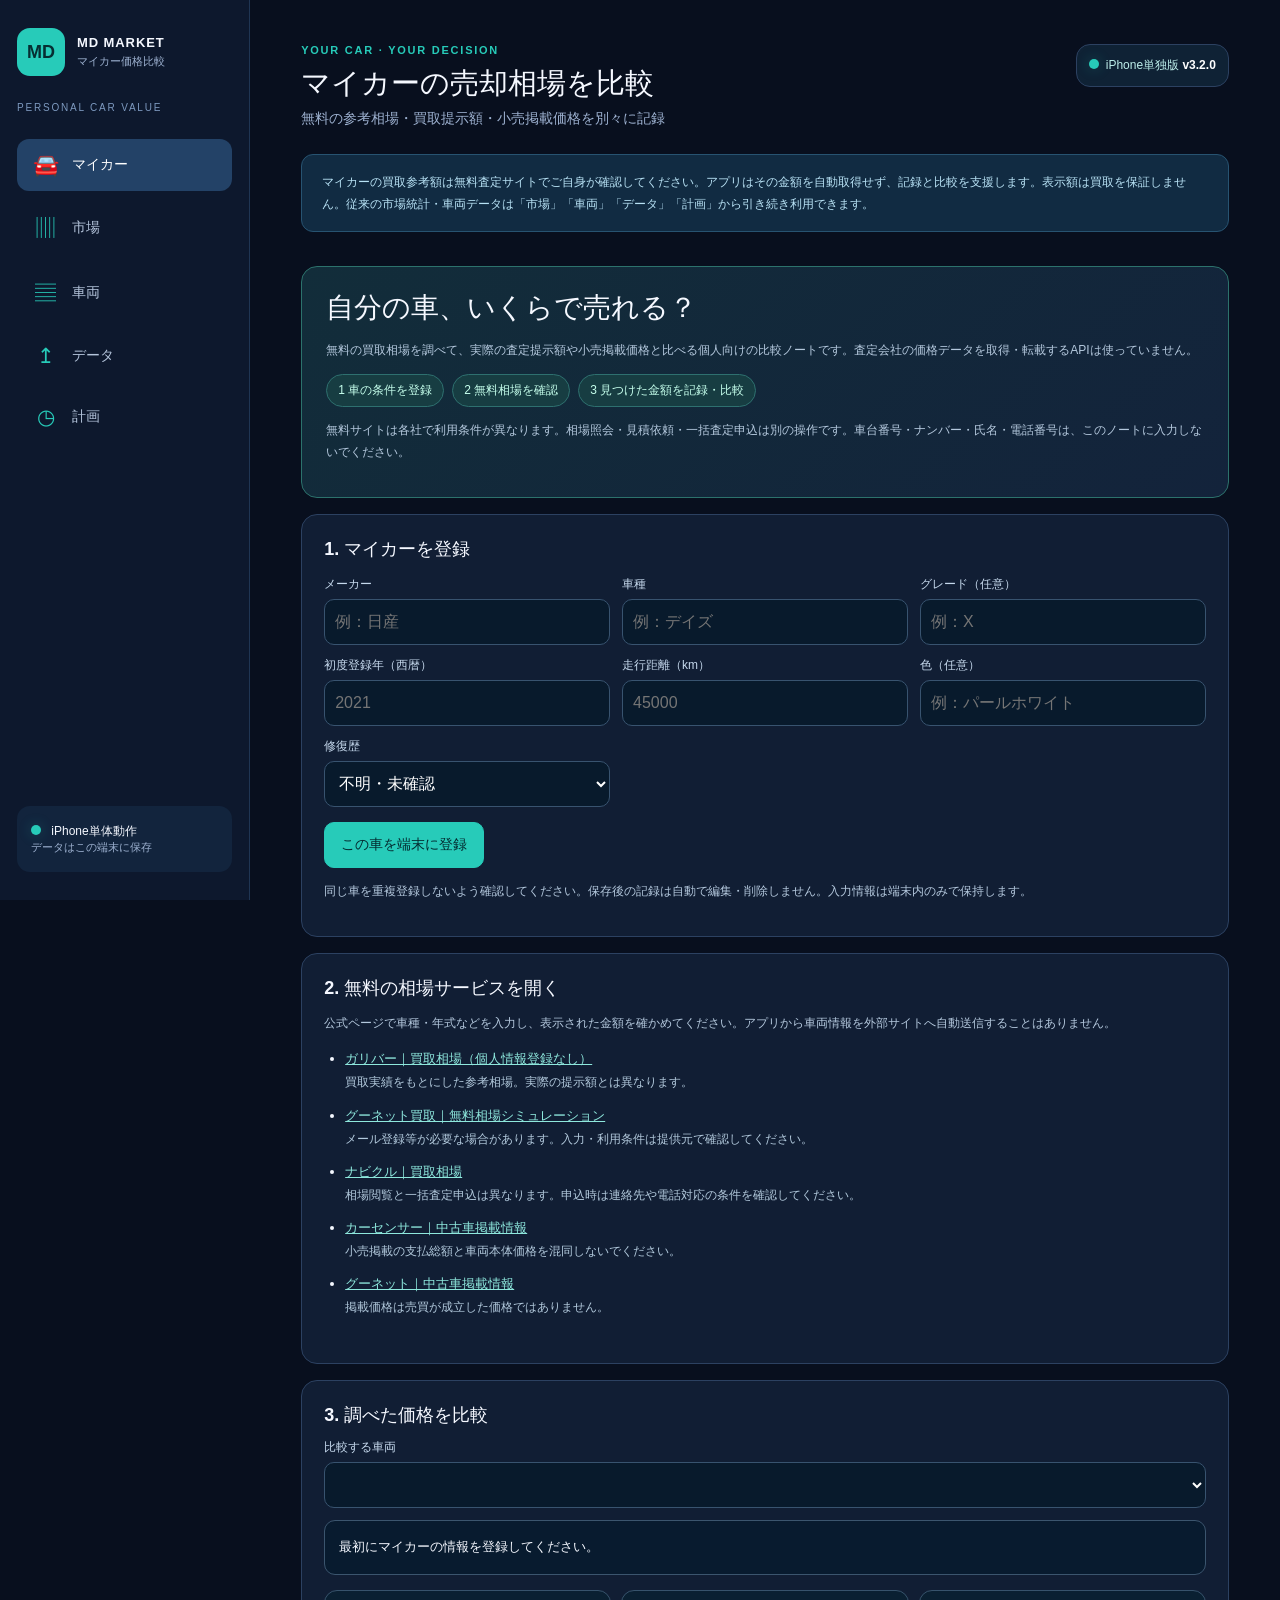
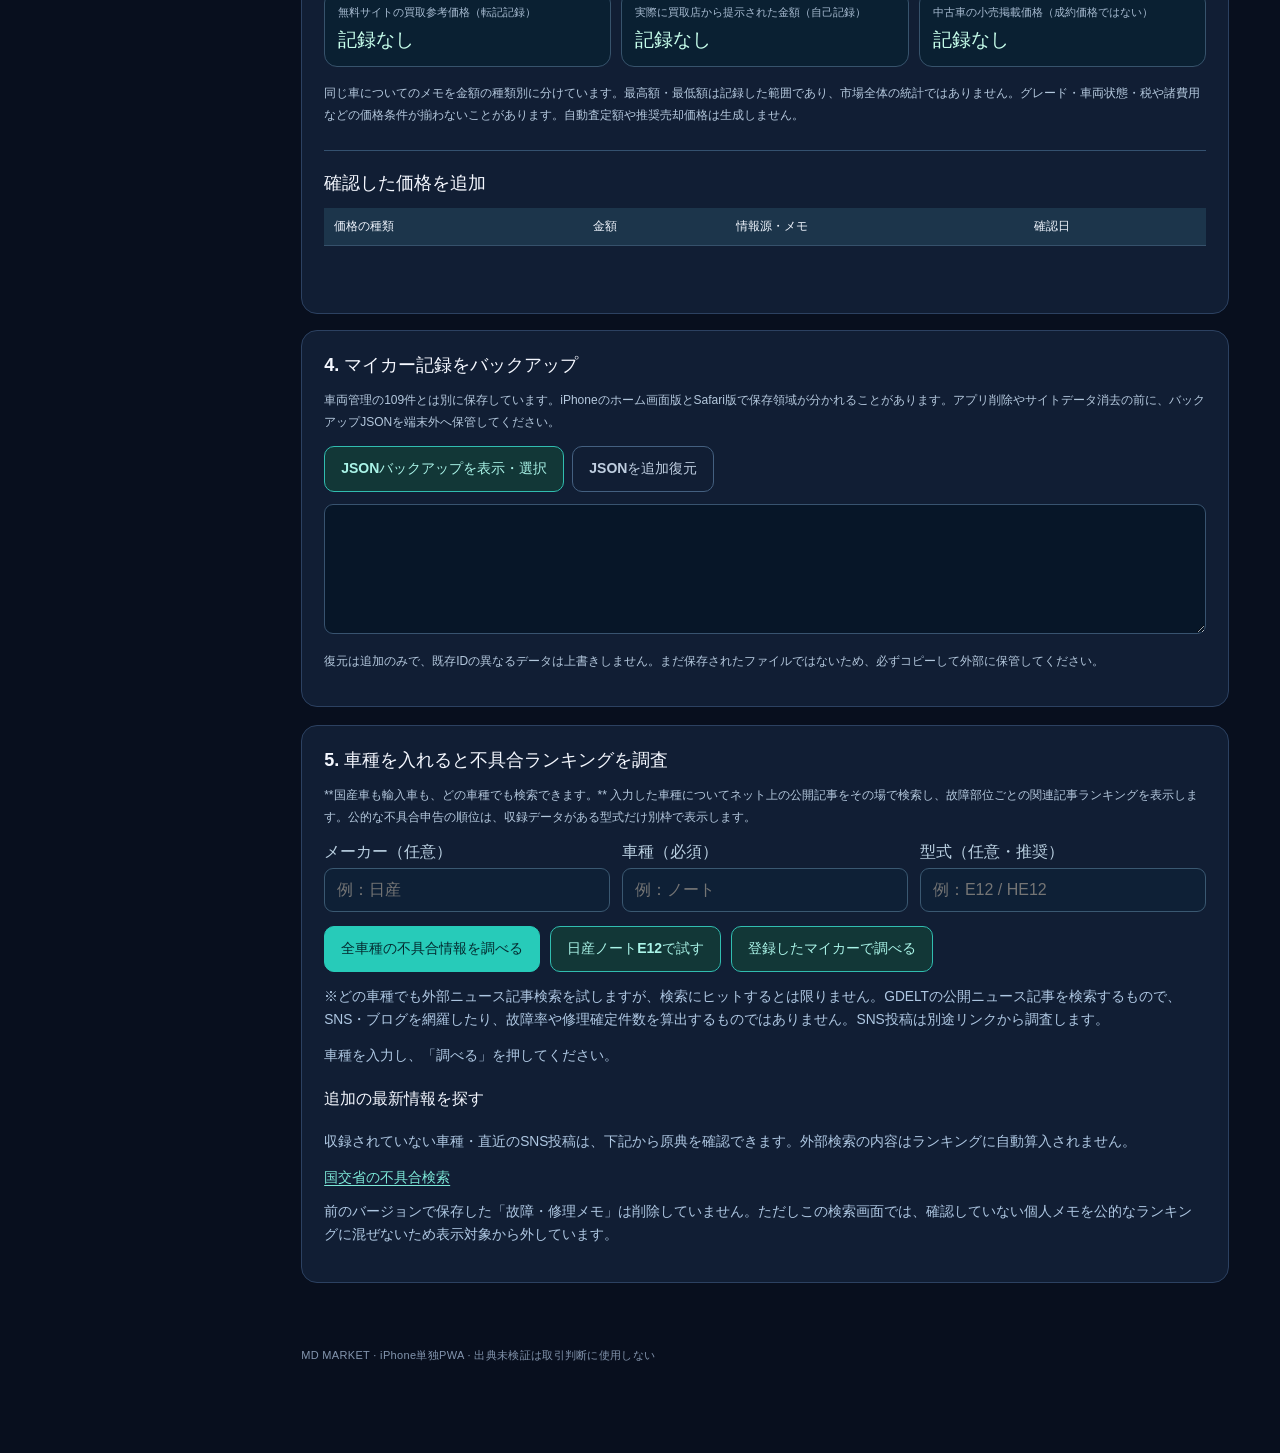
==== index.html @ 5ddee38a "feat: embed population migration and job comparison panel in market tab" ====
<!doctype html>
<html lang="ja">
<head>
  <meta charset="utf-8">
  <meta name="viewport" content="width=device-width,initial-scale=1,viewport-fit=cover">
  <meta name="theme-color" content="#091326">
  <meta name="apple-mobile-web-app-capable" content="yes">
  <meta name="apple-mobile-web-app-status-bar-style" content="black-translucent">
  <meta name="apple-mobile-web-app-title" content="MD MARKET">
  <meta name="description" content="無料査定サイトを調べて比較するマイカー相場ノート。価格は自分で記録し、iPhoneに保存します">
  <link rel="icon" type="image/svg+xml" href="./icons/icon.svg">
  <link rel="apple-touch-icon" href="./icons/icon-192.png">
  <link rel="manifest" href="./manifest.webmanifest">
  <link rel="stylesheet" href="./style.css?v=1.2">
  <link rel="stylesheet" href="./model-sales.css?v=1.4">
  <link rel="stylesheet" href="./valuation.css?v=1.5">
  <link rel="stylesheet" href="./md-risk.css?v=2.2.0">
  <link rel="stylesheet" href="./repair-md.css?v=3.7.0">
  <link rel="stylesheet" href="./overseas-market.css?v=3.8.0">
  <link rel="stylesheet" href="./crossborder-signal.css?v=3.9.0">
  <link rel="stylesheet" href="./russia-yaris.css?v=4.0.0">
  <link rel="stylesheet" href="./global-export-model.css?v=4.3.0">
  <link rel="stylesheet" href="./export-evidence-desk.css?v=4.4.0">
  <link rel="stylesheet" href="./country-export-mix.css?v=4.1.0">
  <link rel="stylesheet" href="./estat-exports.css?v=4.2.0">
  <link rel="stylesheet" href="./audit.css?v=1.6">
  <link rel="stylesheet" href="./demand-signals.css?v=1.7.1">
  <link rel="stylesheet" href="./kei-history.css?v=1.8">
  <link rel="stylesheet" href="./registered-history.css?v=1.9">
  <link rel="stylesheet" href="./history-fold.css?v=3.4.0">
  <link rel="stylesheet" href="./inventory-observations.css?v=2.1.0">
  <link rel="stylesheet" href="./md-evidence.css?v=2.1.0">
  <link rel="stylesheet" href="./model-price-report.css?v=2.3.0">
  <link rel="stylesheet" href="./observation-watch.css?v=2.4.0">
  <link rel="stylesheet" href="./personal-car.css?v=2.5.0">
  <link rel="stylesheet" href="./fault-risk.css?v=2.6.0">
  <link rel="stylesheet" href="./fault-research.css?v=2.7.0">
  <link rel="stylesheet" href="./market-warning.css?v=2.9.0">
  <link rel="stylesheet" href="./regional-jobs.css?v=3.0.0">
  <link rel="stylesheet" href="./prefecture-jobs.css?v=4.5.0">
  <link rel="stylesheet" href="./population-migration.css?v=4.6.0">
  <link rel="stylesheet" href="./residual-gap.css?v=3.1.0">
  <link rel="stylesheet" href="./residual-maturity.css?v=3.2.0">
  <title>MD MARKET | マイカー売却相場を比較</title>
</head>
<body>
  <div class="shell">
    <aside class="side">
      <a href="#mycar" class="brand"><span class="logo">MD</span><span><strong>MD MARKET</strong><small>マイカー価格比較</small></span></a>
      <div class="side-label">PERSONAL CAR VALUE</div>
      <nav aria-label="画面の切り替え">
        <a href="#mycar" data-tab="mycar"><span class="nav-icon">🚘</span><span>マイカー</span></a>
        <a href="#overview" data-tab="overview"><span class="nav-icon">▥</span><span>市場</span></a>
        <a href="#records" data-tab="records"><span class="nav-icon">▤</span><span>車両</span></a>
        <a href="#import" data-tab="import"><span class="nav-icon">↥</span><span>データ</span></a>
        <a href="#plan" data-tab="plan"><span class="nav-icon">◷</span><span>計画</span></a>
      </nav>
      <div class="side-footer"><span class="live-dot"></span> iPhone単体動作<br><small>データはこの端末に保存</small></div>
    </aside>
    <main>
      <header class="topbar">
        <div><div class="eyebrow">YOUR CAR · YOUR DECISION</div><h1 id="page-title">マイカーの売却相場を比較</h1><p id="page-subtitle">無料査定サイトを確認し、価格を自分の端末に整理</p></div>
        <div class="status"><span class="live-dot"></span><span>iPhone単独版 <b>v3.2.0</b></span></div>
      </header>
      <div class="notice" role="note">マイカーの買取参考額は無料査定サイトでご自身が確認してください。アプリはその金額を自動取得せず、記録と比較を支援します。表示額は買取を保証しません。従来の市場統計・車両データは「市場」「車両」「データ」「計画」から引き続き利用できます。</div>
      <section class="screen" id="mycar">
        <div class="mycar-screen">
          <div class="mycar-hero">
            <h2>自分の車、いくらで売れる？</h2>
            <p class="mycar-intro">無料の買取相場を調べて、実際の査定提示額や小売掲載価格と比べる<strong>個人向けの比較ノート</strong>です。査定会社の価格データを取得・転載するAPIは使っていません。</p>
            <div class="mycar-steps"><span>1 車の条件を登録</span><span>2 無料相場を確認</span><span>3 見つけた金額を記録・比較</span></div>
            <p class="mycar-note">無料サイトは各社で利用条件が異なります。相場照会・見積依頼・一括査定申込は別の操作です。車台番号・ナンバー・氏名・電話番号は、このノートに入力しないでください。</p>
          </div>
          <article class="panel mycar-panel">
            <h3>1. マイカーを登録</h3>
            <form id="mycar-car-form">
              <div class="mycar-fields">
                <label>メーカー<input id="mycar-make" required maxlength="50" placeholder="例：日産"></label>
                <label>車種<input id="mycar-model" required maxlength="80" placeholder="例：デイズ"></label>
                <label>グレード（任意）<input id="mycar-grade" maxlength="100" placeholder="例：X"></label>
                <label>初度登録年（西暦）<input id="mycar-year" type="number" min="1950" max="2028" step="1" required inputmode="numeric" placeholder="2021"></label>
                <label>走行距離（km）<input id="mycar-mileage" type="number" min="0" max="2000000" step="1" required inputmode="numeric" placeholder="45000"></label>
                <label>色（任意）<input id="mycar-color" maxlength="60" placeholder="例：パールホワイト"></label>
                <label>修復歴<select id="mycar-repair" required><option value="unknown">不明・未確認</option><option value="none">なし</option><option value="yes">あり</option></select></label>
              </div>
              <button class="button primary" id="mycar-save-car" type="submit">この車を端末に登録</button>
            </form>
            <p class="mycar-note">同じ車を重複登録しないよう確認してください。保存後の記録は自動で編集・削除しません。入力情報は端末内のみで保持します。</p>
          </article>
          <article class="panel mycar-panel">
            <h3>2. 無料の相場サービスを開く</h3>
            <p class="mycar-intro">公式ページで車種・年式などを入力し、表示された金額を確かめてください。アプリから車両情報を外部サイトへ自動送信することはありません。</p>
            <ul id="mycar-services" class="mycar-services"></ul>
          </article>
          <article class="panel mycar-panel">
            <h3>3. 調べた価格を比較</h3>
            <label for="mycar-selector" class="mycar-select-label">比較する車両
              <select id="mycar-selector" aria-label="相場を比較する車両"></select>
            </label>
            <p class="mycar-summary" id="mycar-summary">登録済みの車両を確認中…</p>
            <div class="mycar-price-grid">
              <div class="mycar-price"><small>無料サイトの買取参考価格（転記記録）</small><strong id="mycar-estimate">記録なし</strong></div>
              <div class="mycar-price"><small>実際に買取店から提示された金額（自己記録）</small><strong id="mycar-offer">記録なし</strong></div>
              <div class="mycar-price"><small>中古車の小売掲載価格（成約価格ではない）</small><strong id="mycar-retail">記録なし</strong></div>
            </div>
            <p class="mycar-note">同じ車についてのメモを金額の種類別に分けています。最高額・最低額は<strong>記録した範囲</strong>であり、市場全体の統計ではありません。グレード・車両状態・税や諸費用などの価格条件が揃わないことがあります。自動査定額や推奨売却価格は生成しません。</p>
            <div class="mycar-quote-section">
              <h3>確認した価格を追加</h3>
              <form id="mycar-quote-form" hidden>
                <div class="mycar-fields">
                  <label>金額の種類<select id="mycar-type" required>
                    <option value="estimate">無料相場サイトの参考価格</option>
                    <option value="offer">実際の買取店の提示額</option>
                    <option value="retail">中古車サイトの小売掲載価格</option>
                  </select></label>
                  <label>金額（円）<input id="mycar-price" type="number" min="1" max="1000000000" step="1" inputmode="numeric" required placeholder="例：700000"></label>
                  <label>確認日<input id="mycar-date" type="date" required></label>
                  <label>情報元の名前<input id="mycar-source" maxlength="100" required placeholder="例：ガリバー / 〇〇買取店"></label>
                  <label class="wide">参考元URL（任意）<input id="mycar-source-url" type="url" placeholder="https://..."></label>
                  <label class="wide">条件・注意点のメモ（任意）<textarea id="mycar-notes" maxlength="400" placeholder="参考価格の範囲・走行距離条件・税や諸費用の扱い・査定有効期限など"></textarea></label>
                </div>
                <button class="button primary" type="submit" id="mycar-save-quote">この金額を記録</button>
              </form>
            </div>
            <div class="mycar-table-container"><table class="mycar-table"><thead><tr><th>価格の種類</th><th>金額</th><th>情報源・メモ</th><th>確認日</th></tr></thead><tbody id="mycar-quote-rows"></tbody></table></div>
            <p id="mycar-status" role="status" aria-live="polite"></p>
          </article>
          <article class="panel mycar-panel">
            <h3>4. マイカー記録をバックアップ</h3>
            <p class="mycar-note">車両管理の109件とは別に保存しています。iPhoneのホーム画面版とSafari版で保存領域が分かれることがあります。アプリ削除やサイトデータ消去の前に、バックアップJSONを端末外へ保管してください。</p>
            <div class="mycar-actions"><button type="button" id="mycar-export" class="button secondary">JSONバックアップを表示・選択</button><button type="button" id="mycar-restore" class="button ghost">JSONを追加復元</button></div>
            <textarea id="mycar-backup" class="mycar-backup" spellcheck="false" autocorrect="off" aria-label="マイカー相場ノートのバックアップJSON"></textarea>
            <p class="mycar-note">復元は追加のみで、既存IDの異なるデータは上書きしません。まだ保存されたファイルではないため、必ずコピーして外部に保管してください。</p>
          </article>
          <article class="panel mycar-panel fault-search-panel" id="fault-search-panel">
            <h3>5. 車種を入れると不具合ランキングを調査</h3>
            <p class="mycar-intro">**国産車も輸入車も、どの車種でも検索できます。** 入力した車種についてネット上の公開記事をその場で検索し、故障部位ごとの関連記事ランキングを表示します。公的な不具合申告の順位は、収録データがある型式だけ別枠で表示します。</p>
            <form id="fault-search-form">
              <div class="fault-search-grid">
                <label>メーカー（任意）<input id="fault-search-make" maxlength="50" placeholder="例：日産" autocomplete="off"></label>
                <label>車種（必須）<input id="fault-search-model" maxlength="80" required placeholder="例：ノート" autocomplete="off"></label>
                <label>型式（任意・推奨）<input id="fault-search-code" maxlength="30" placeholder="例：E12 / HE12" autocapitalize="characters"></label>
              </div>
              <div class="fault-search-actions">
                <button type="submit" class="button primary" id="fault-search-run">全車種の不具合情報を調べる</button>
                <button type="button" class="button secondary" id="fault-search-e12">日産ノートE12で試す</button>
                <button type="button" class="button secondary" id="fault-search-mycar">登録したマイカーで調べる</button>
              </div>
            </form>
            <p class="fault-note">※どの車種でも外部ニュース記事検索を試しますが、検索にヒットするとは限りません。GDELTの公開ニュース記事を検索するもので、SNS・ブログを網羅したり、故障率や修理確定件数を算出するものではありません。SNS投稿は別途リンクから調査します。</p>
            <p id="fault-search-status" class="fault-note" role="status" aria-live="polite">車種を入力し、「調べる」を押してください。</p>
            <div id="fault-search-results" aria-live="polite"></div>
            <h4>追加の最新情報を探す</h4>
            <p class="fault-note">収録されていない車種・直近のSNS投稿は、下記から原典を確認できます。外部検索の内容はランキングに自動算入されません。</p>
            <div id="fault-search-links" class="fault-search-links">
              <a href="https://renrakuda.mlit.go.jp/renrakuda/opn.html" target="_blank" rel="noopener noreferrer">国交省の不具合検索</a>
            </div>
            <p class="fault-note">前のバージョンで保存した「故障・修理メモ」は削除していません。ただしこの検索画面では、確認していない個人メモを公的なランキングに混ぜないため表示対象から外しています。</p>
          </article>
        </div>
      </section>
      <section class="screen" id="overview">
        <div class="section-heading"><h2>市場サマリー</h2><span>端末内の保存データ</span></div>
        <div class="stat-grid">
          <div class="stat"><small>登録レコード</small><strong id="count-all">0</strong><span>件</span></div>
          <div class="stat"><small>対応車種</small><strong id="count-models">0</strong><span>車種</span></div>
          <div class="stat"><small>登録オークション価格</small><strong id="count-auction">0</strong><span>件</span></div>
          <div class="stat"><small>登録小売掲載価格</small><strong id="count-retail">0</strong><span>件</span></div>
        </div>
        <p class="coverage" id="coverage"></p>
        <div class="audit-overview" id="audit-overview" aria-live="polite">個別価格の出典照合状況を確認中…</div>
        <p><button class="button secondary" type="button" id="md-evidence-jump">MD仕入れ判断の根拠を確認する</button></p>
        <details class="panel overseas-panel history-fold" id="overseas-panel">
          <summary class="history-fold-summary"><span class="history-fold-title"><strong>海外中古車需要・輸出動向</strong><small>月次輸出台数／国別需要／為替・輸入規制メモ</small></span></summary>
          <div class="history-fold-body">
            <h2>海外市場の需給シグナル</h2>
            <p class="overseas-muted">日本から海外への中古車輸出は国内オークションの買い手側に関わります。国別の台数と前年同月・同期を比較できますが、車種別の落札数、成約価格、将来の相場を直接示すものではありません。</p>
            <div id="overseas-results" hidden>
              <div class="overseas-metrics" id="overseas-metrics"></div>
              <h3>2025年・2026年の月別輸出台数</h3>
              <p class="overseas-muted">欠損月は「未公表」と表示。前年同月比を計算します。バーは年ごとの系列ではなく、両年を同じスケールで描画しています。</p>
              <div class="overseas-table-container"><table class="overseas-table">
                <thead><tr><th>月</th><th>2025年</th><th>2026年</th><th>前年同月比</th></tr></thead>
                <tbody id="overseas-months"></tbody>
              </table></div>
              <h3>主な輸出先と前年同期比</h3>
              <p id="overseas-country-period" class="overseas-muted"></p>
              <div id="overseas-countries"></div>
              <h3>車両カテゴリー別：輸出先の違い</h3>
              <label class="overseas-muted" for="overseas-type">分類を選ぶ</label>
              <select id="overseas-type" aria-label="輸出車両の種類"></select>
              <p id="overseas-type-period" class="overseas-muted"></p>
              <div id="overseas-types-list" class="overseas-type-results"></div>
              <p class="overseas-warn">国別累計とカテゴリ別月次は対象期間が異なります。普通車・ハイブリッド・軽自動車等のサイト分類はメーカー・車種名ではありません。国別ランキングの数字を特定車種の輸出需要として流用しないでください。</p>
            </div>
            <p class="overseas-muted" id="overseas-definition"></p>
            <p id="overseas-source" class="overseas-muted"></p>
            <div class="overseas-grid">
              <div><a href="https://www.customs.go.jp/toukei/" target="_blank" rel="noopener noreferrer">財務省：貿易統計（原典）</a></div>
              <div><a href="https://www.stat-search.boj.or.jp/ssi/mtshtml/fm08_d_1.html" target="_blank" rel="noopener noreferrer">日銀：ドル円為替データ</a></div>
              <div><a href="https://www.meti.go.jp/policy/external_economy/trade_control/02_export/17_russia/qa.html" target="_blank" rel="noopener noreferrer">経産省：輸出規制の確認</a></div>
              <div><a href="https://jumv.net/" target="_blank" rel="noopener noreferrer">JUMV.NET：最新の月次輸出統計</a></div>
            </div>
            <details>
              <summary><strong>ドル円の観測値・海外規制などを記録</strong></summary>
              <p class="overseas-muted">月次統計の自動更新や海外ニュースの自動監視は未実装です。公表元を確認したうえで、ドル円レートや海外の出来事を手入力して保存できます。観測記録は市場の事実として自動採用しません。</p>
              <h3>ドル円（USD/JPY）を記録</h3>
              <div class="overseas-grid">
                <label>観測日<input type="date" id="overseas-fx-date"></label>
                <label>1ドル＝何円<input type="number" id="overseas-usdjpy" min="50" max="300" step="0.01" inputmode="decimal" placeholder="例：150.20"></label>
                <label>出典名<input id="overseas-fx-source" maxlength="120" placeholder="例：日本銀行"></label>
                <label>出典URL<input id="overseas-fx-url" type="url" placeholder="https://..."></label>
              </div>
              <button type="button" class="button secondary" id="overseas-add-fx">ドル円を端末に記録</button>
              <h3>輸出先国の制度変更・需要・海上輸送メモ</h3>
              <div class="overseas-grid">
                <label>確認日／制度発効日<input type="date" id="overseas-event-date"></label>
                <label>対象国<input id="overseas-event-country" maxlength="70" placeholder="例：ケニア／ロシア／全世界"></label>
                <label class="wide">事実と市場への仮説を区別してメモ<input id="overseas-event-description" maxlength="500" placeholder="例：新しい輸入規制の発効。中古車需要への影響は未検証"></label>
                <label>出典名<input id="overseas-event-source" maxlength="120" placeholder="例：相手国税関・経産省"></label>
                <label>公式・参考出典URL<input id="overseas-event-url" type="url" placeholder="https://..."></label>
              </div>
              <button type="button" class="button secondary" id="overseas-add-event">海外動向を端末に記録</button>
              <h3>記録一覧・バックアップ</h3>
              <p id="overseas-notes-count" class="overseas-muted"></p>
              <div id="overseas-notes"></div>
              <button type="button" class="button secondary" id="overseas-export">JSONバックアップを書き出す</button>
              <button type="button" class="button ghost" id="overseas-import">JSONを追加復元</button>
              <textarea id="overseas-backup" rows="4" aria-label="海外観測データのバックアップJSON" spellcheck="false"></textarea>
            </details>
            <p id="overseas-status" class="overseas-muted" role="status" aria-live="polite">海外の統計データを読み込み中…</p>
            <p class="overseas-warn">国内価格との比較：輸出台数増加は買い需要の手掛かりですが、為替、車齢規制、車種・仕様の適合、船積み、季節要因によって国内の個別車両への影響は異なります。仕入れ推奨・実際の成約率の算出には使用しません。</p>
          </div>
        </details>
        <details class="panel country-mix-panel history-fold" id="country-mix-panel">
          <summary class="history-fold-summary"><span class="history-fold-title"><strong>世界各国｜中古車の輸出内訳</strong><small>国を選択／普通車・軽・HV・EV・トラック・バス／HS別</small></span></summary>
          <div class="history-fold-body">
            <h2>輸出先ごとに車両区分を調べる</h2>
            <p class="cm-muted">集計期間とデータ源を区別します。最初から見られる車両タイプの台数は「各分類の上位5輸出先」のみで、世界全体・車種名別の完全な内訳ではありません。</p>
            <div class="cm-controls">
              <label>輸出先の国<select id="country-mix-country" aria-label="輸出先の国を選ぶ"></select></label>
              <label>車両区分の確認月<input id="country-mix-month" type="month" min="2026-01" max="2026-12" aria-label="車両区分の対象月"></label>
            </div>
            <div id="country-mix-details" aria-live="polite"></div>
            <h4>輸出先ランキング（車両区分で切替）</h4>
            <label class="cm-muted" for="country-mix-type">比較する車両区分</label>
            <select id="country-mix-type" aria-label="輸出ランキングの車両区分"></select>
            <div id="country-mix-ranking"></div>
            <details>
              <summary><strong>財務省・e-StatのHSコード別データを追加（任意）</strong></summary>
              <p class="cm-muted">財務省の2026年の中古乗用車HS番号を対象にしています。ガソリン排気量別／ディーゼル／HV／PHEV／EVを区別します。税関の公表表から必要な数字を確認し、指定のCSV形式で転記してください。入力した値は「本人転記・未検証」であって、アプリが自動取得・公的認証したものではありません。</p>
              <p class="cm-muted"><a href="https://www.customs.go.jp/yusyutu/2026_01_01/data/j_87.htm" target="_blank" rel="noopener noreferrer">税関：2026年輸出統計品目表（第87類）</a> ／ <a href="https://www.customs.go.jp/toukei/" target="_blank" rel="noopener noreferrer">財務省：貿易統計</a> ／ <a href="https://www.e-stat.go.jp/api/" target="_blank" rel="noopener noreferrer">e-Stat API案内</a></p>
              <p class="cm-muted">列は period,country,hs_code,units,source_url の順。例示用の架空の台数は用意していません。行の単位は1か月・1輸出先国・1中古乗用車HS番号です。登録済み行と異なる同一月・国・コードの値は上書きしません。端末内の別保存領域にのみ記録します。</p>
              <textarea id="country-mix-csv" spellcheck="false" autocorrect="off" aria-label="輸出先別HS統計のCSV転記・バックアップ"></textarea>
              <div class="cm-actions">
                <button class="button secondary" type="button" id="country-mix-template">CSVの見出しを表示</button>
                <button class="button secondary" type="button" id="country-mix-import">CSVの行を追加</button>
                <button class="button ghost" type="button" id="country-mix-backup">登録済みCSVを表示・コピー</button>
              </div>
              <p class="cm-muted">本機能は閲覧用公開統計と利用者入力を別系列で保持します。大量データの自動取得には、政府統計の利用登録・API IDの保護と2026年HSコードの照合が必要です。</p>
            </details>
            <section class="estat-export-panel" id="estat-export-panel" aria-label="政府統計による国別中古乗用車輸出">
              <h3>公的統計｜輸出先 × 排気量・動力方式 × 月</h3>
              <p class="cm-muted">財務省「全国・品別国別表（輸出）」の2026年中古乗用車HS番号を利用。JUMV.NETのランキングや端末内の本人転記とは独立した系列です。e-StatのAPI登録が完了するまで実績は未表示です。</p>
              <div class="cm-controls">
                <label>公式統計の輸出先<select id="estat-export-country" aria-label="公式統計の輸出先"></select></label>
                <label>公式統計の対象月<select id="estat-export-month" aria-label="公式統計の年月"></select></label>
              </div>
              <div id="estat-export-results" aria-live="polite"></div>
              <p id="estat-export-status" class="cm-muted" role="status" aria-live="polite">公式統計の接続状況を確認中…</p>
              <p class="cm-muted"><a target="_blank" rel="noopener noreferrer" href="https://www.e-stat.go.jp/api/">e-StatのAPI利用登録</a> ／ <a target="_blank" rel="noopener noreferrer" href="https://www.customs.go.jp/toukei/info/tsdl.htm">財務省の統計表一覧</a></p>
            </section>
            <p id="country-mix-status" class="cm-muted" role="status" aria-live="polite">輸出統計を確認中…</p>
          </div>
        </details>
        <details class="panel export-model-panel history-fold" id="export-model-panel">
          <summary class="history-fold-summary"><span class="history-fold-title"><strong>世界各国 × メーカー × 車種｜海外輸出需要モニター</strong><small>国・メーカー・車種を切替｜公的統計・国内新車数・本人記録を分離</small></span></summary>
          <div class="history-fold-body">
            <h2>国・メーカー・車種を選んで需要を検証</h2>
            <p class="gm-description">車種を選べても、その国への輸出実績や需要が証明されたわけではありません。公表されている全車種の国別輸出台数、車両タイプ別輸出、国内新車販売台数、本人の車種別記録を分けて表示します。統計未収録の国は「未収録」です。</p>
            <div class="gm-selectors">
              <label for="export-model-country">輸出先の国
                <select id="export-model-country" aria-label="海外需要モニターの国を選ぶ"></select>
              </label>
              <label for="export-model-make">メーカー
                <select id="export-model-make" aria-label="海外需要モニターのメーカーを選ぶ"></select>
              </label>
              <label for="export-model-model">車種
                <select id="export-model-model" aria-label="海外需要モニターの車種を選ぶ"></select>
              </label>
            </div>
            <div id="export-model-results" aria-live="polite"></div>
            <section class="gm-evidence-desk" id="export-evidence-panel" aria-label="国別比較と車種別根拠">
              <h3>国別比較｜選択車種の根拠を確認</h3>
              <p class="gm-description">国の全車種輸出台数は、その国の市場規模の参考です。選択した車種の輸出実績とは限りません。本人の原典付き車種別記録がある国と、未取得の国を区別します。</p>
              <label class="gm-evidence-select" for="export-evidence-mode">表示する国
                <select id="export-evidence-mode" aria-label="国別比較の表示範囲">
                  <option value="top10">国全体の輸出先上位10か国（車種の順位ではありません）</option>
                  <option value="recorded">選択車種の本人記録がある国</option>
                  <option value="all">選択可能なすべての国（未収録を含む）</option>
                </select>
              </label>
              <div id="export-evidence-results" aria-live="polite"></div>
            </section>
            <div class="gm-actions">
              <button class="button secondary" type="button" id="export-model-refresh">収録データを再表示</button>
              <button class="button ghost" type="button" id="export-model-country-mix">この国の車両タイプを確認</button>
              <button class="button ghost" type="button" id="export-model-add-note">選択車種の原典付き記録を追加</button>
            </div>
            <p class="gm-description" role="status" aria-live="polite" id="export-model-status">国・車種カタログを取得中…</p>
            <p class="gm-description">国の追加候補はデータ取得済みを意味しません。税関の公式e-Stat更新には別途APIアプリIDが必要です。ロシアの輸出規制は動力方式・排気量等に依存するため車種名だけで輸出可能とは判定しません。</p>
          </div>
        </details>
        <details class="panel crossborder-panel history-fold" id="crossborder-panel">
          <summary class="history-fold-summary"><span class="history-fold-title"><strong>国内在庫 × 海外需要｜車種別比較</strong><small>在庫観測の増減／輸出先国の動向／車種別根拠</small></span></summary>
          <div class="history-fold-body">
            <h2>国内の供給増を海外需要と照らし合わせる</h2>
            <p class="overseas-muted">「国内在庫の増加」と「海外向け輸出台数の増加」は別の指標です。国内は保存した掲載情報、海外は国別の輸出統計を使います。<strong>国別統計から車種別の輸出人気は判断できません。</strong></p>
            <div class="crossborder-selectors">
              <label>国内掲載台数の検索条件（端末内の記録）<select id="crossborder-series" aria-label="比較する国内在庫記録"></select></label>
              <label>海外輸出先（国全体の統計）<select id="crossborder-country" aria-label="比較する国別輸出台数"></select></label>
            </div>
            <div id="crossborder-results" aria-live="polite"></div>
            <p class="overseas-muted">国内掲載データは「車両」画面の掲載台数記録で追加できます。同じURL・地域・グレード・色・検索条件で複数回記録してください。2026年10月のカーセンサー障害をまたぐ比較、30日以上前の記録は保留します。</p>
            <details>
              <summary><strong>車種別の輸出実台数が分かる場合のみ、原典付きで追加</strong></summary>
              <p class="overseas-muted">メーカー・車名・国・集計対象の一致する実績を手入力します。**架空の数字や「海外で人気らしい」という印象を実台数として入力しないでください。** 車種別の公開データが得られない場合、この欄は空で問題ありません。アップロード・自動送信しません。</p>
              <div class="crossborder-evidence">
                <label>メーカー<input id="crossborder-note-make" maxlength="50" placeholder="例：トヨタ"></label>
                <label>車名<input id="crossborder-note-model" maxlength="80" placeholder="例：ヤリス"></label>
                <label>輸出先国<input id="crossborder-note-country" maxlength="60" placeholder="例：タンザニア"></label>
                <label>車種別集計の対象範囲<input id="crossborder-note-scope" maxlength="160" placeholder="例：指定モデルのみ、通関ベース"></label>
                <label>当期の対象月<input type="month" id="crossborder-note-period" placeholder="2026-09"></label>
                <label>前年同月<input type="month" id="crossborder-note-prior-period" placeholder="2025-09"></label>
                <label>当期の輸出台数<input type="number" min="0" step="1" id="crossborder-note-current" placeholder="実績値のみ"></label>
                <label>前年同月の輸出台数<input type="number" min="0" step="1" id="crossborder-note-previous" placeholder="実績値のみ"></label>
                <label>出典名<input id="crossborder-note-source" maxlength="160" placeholder="例：行政公表のモデル別集計"></label>
                <label>出典URL<input type="url" id="crossborder-note-url" placeholder="https://..."></label>
                <label class="wide">対象台数・集計条件の説明（任意）<input id="crossborder-note-extra" maxlength="500" placeholder="例：輸出先別、特定年式、車種の表記差に注意"></label>
              </div>
              <button id="crossborder-save" class="button secondary" type="button">車種別の実績を端末に保存</button>
              <div id="crossborder-notes"></div>
              <p class="overseas-muted">保存記録は入力者の自己申告で、出典URLがあっても自動検証したことにはなりません。データの重複や集計範囲の差は原典で確認してください。</p>
              <button id="crossborder-export" class="button secondary" type="button">JSONバックアップを書き出す</button>
              <button id="crossborder-import" class="button ghost" type="button">JSONから追加復元</button>
              <textarea id="crossborder-json" rows="4" aria-label="車種別海外輸出データのバックアップJSON" spellcheck="false"></textarea>
            </details>
            <p id="crossborder-status" role="status" aria-live="polite" class="overseas-muted">比較の準備中…</p>
            <p class="overseas-muted">この画面は需給分析のための調査補助です。市場の価格予測、売約率、オークション入札の承認ではありません。車両輸出規制、用途・年式制限、陸送費、税金も別途確認してください。</p>
          </div>
        </details>
        <details class="panel demand-panel history-fold" id="demand-signals-panel">
          <summary class="history-fold-summary"><span class="history-fold-title"><strong>中古車の需要シグナル比較</strong><small>問い合わせ・アクセス順位／車種別の関心</small></span></summary>
          <div class="history-fold-body">
          <div class="demand-heading">
            <div>
              <h2>中古車の需要シグナル比較</h2>
              <p class="hint" id="demand-period">2026年9月・全国ランキングを準備中</p>
            </div>
            <button class="button secondary" type="button" id="demand-refresh">保存済み情報を再確認</button>
          </div>
          <p class="demand-scope">カーセンサーの<strong>問い合わせを基にした順位</strong>とグーネットの<strong>月間アクセスを基にした順位</strong>を、同じ月で並べて比較します。問い合わせ件数・アクセス件数・購入率は公開順位からは計算できません。収録範囲は一部です。</p>
          <div class="demand-stats">
            <div class="demand-summary-item"><small>両サイトに記録がある車種</small><strong id="demand-overlap">—</strong></div>
            <div class="demand-summary-item"><small>記録された車種（合計）</small><strong id="demand-covered">—</strong></div>
          </div>
          <div class="demand-source-list">
            <div class="demand-source-entry" id="demand-source-carsensor"></div>
            <div class="demand-source-entry" id="demand-source-goonet"></div>
          </div>
          <div class="demand-top10" aria-label="サイトごとの上位10車種">
            <section class="demand-top10-column" aria-label="カーセンサー上位10車種">
              <h3>問い合わせランキング TOP10</h3>
              <p class="hint">カーセンサー</p>
              <ol id="demand-top10-carsensor" class="demand-top10-list"></ol>
            </section>
            <section class="demand-top10-column" aria-label="グーネット上位10車種">
              <h3>アクセスランキング TOP10</h3>
              <p class="hint">グーネット</p>
              <ol id="demand-top10-goonet" class="demand-top10-list"></ol>
            </section>
          </div>
          <div class="demand-controls">
            <label for="demand-month">比較対象月
              <select id="demand-month" aria-label="比較対象月"></select>
            </label>
            <label for="demand-common-only"><input type="checkbox" id="demand-common-only" checked>両サイトに載る車種のみ</label>
          </div>
          <p id="demand-status" class="hint" aria-live="polite">データを読み込み中…</p>
          <div id="demand-list" class="demand-list"></div>
          <p class="demand-scope">注意：片方に表示されない車種は「ランキング圏外」ではなく、<strong>今回の収録範囲にないだけ</strong>の場合があります。「N-BOX」と「N-BOXカスタム」など分類が異なる車名は合算していません。各サイトの利用者構成も異なるため、順位差だけで購入率や仕入れ優位性を判定しません。</p>
          <details class="demand-entry">
            <summary>公式ページで確認した順位を手入力で追加</summary>
            <p class="hint">公開元のランキングを自分で確認し、月・順位・メーカー・車名を登録します。情報はこのiPhone内だけに保存され、公式データとは別に表示されます。各サイトから自動スクレイピングは行いません。</p>
            <div class="demand-inputs">
              <label>対象月 <input type="month" id="demand-entry-month" min="2020-01" max="2035-12"></label>
              <label>参照元
                <select id="demand-entry-platform">
                  <option value="carsensor">カーセンサー：問い合わせ順位</option>
                  <option value="goonet">グーネット：閲覧順位</option>
                </select>
              </label>
              <label>順位 <input type="number" id="demand-entry-rank" inputmode="numeric" min="1" max="100" placeholder="例：6"></label>
              <label>メーカー <input id="demand-entry-make" autocomplete="off" placeholder="例：トヨタ"></label>
              <label>車名 <input id="demand-entry-model" autocomplete="off" placeholder="例：シエンタ"></label>
            </div>
            <button class="button primary" type="button" id="demand-add">この端末に順位を記録する</button>
            <p id="demand-manual-status" class="hint" aria-live="polite"></p>
          </details>
        
          </div>
        </details>
        <details class="panel uss-panel history-fold" id="uss-aggregate">
          <summary class="history-fold-summary"><span class="history-fold-title"><strong>USS公式オークション市場統計</strong><small>出品台数・成約率・平均価格の推移</small></span></summary>
          <div class="history-fold-body">
          <div class="uss-head">
            <div><h2>USS公式市場統計</h2><p id="uss-period">公開データを確認中</p></div>
            <button class="button secondary" type="button" id="uss-reload">最新情報を確認</button>
          </div>
          <div class="uss-source">出典：<a href="https://www.ussnet.co.jp/ir/library/monthly/index.html" target="_blank" rel="noopener noreferrer">USS IR 月次オークションデータ（公式）</a></div>
          <p class="uss-status" id="uss-status" aria-live="polite">読み込み中…</p>
          <div id="uss-data" hidden>
            <div class="uss-stat-grid">
              <div class="uss-stat"><small>出品台数</small><strong id="uss-offered">—</strong><span class="unit">台</span></div>
              <div class="uss-stat"><small>成約台数</small><strong id="uss-sold">—</strong><span class="unit">台</span></div>
              <div class="uss-stat"><small>成約率</small><strong id="uss-rate">—</strong></div>
              <div class="uss-stat"><small>平均成約単価</small><strong id="uss-price">—</strong></div>
            </div>
            <p class="uss-yoy" id="uss-yoy"></p>
            <div class="uss-charts">
              <div class="uss-chart"><h4>平均成約単価の推移</h4><div id="uss-chart-price"></div></div>
              <div class="uss-chart"><h4>成約率の推移</h4><div id="uss-chart-rate"></div></div>
            </div>
            <div class="uss-table-container">
              <table class="uss-table" aria-label="USS公式月次市場統計">
                <thead><tr><th>月</th><th>出品台数</th><th>成約台数</th><th>成約率</th><th>平均単価<br>千円</th></tr></thead>
                <tbody id="uss-rows"></tbody>
              </table>
            </div>
          </div>
          <p class="uss-note">USSのオークション全体の集計です。特定車種の落札相場・仕入れ上限ではありません。平均単価の元データは千円単位。USSの公表状況により最新月は実際の暦月より前になることがあります。</p>
        
          </div>
        </details>

        <details class="uss-warning-panel history-fold" id="uss-warning-panel" hidden aria-label="USS市場全体の早期警戒">
          <summary class="history-fold-summary"><span class="history-fold-title"><strong>中古車相場の下落早期警戒（試験版）</strong><small>需給の変化と翌月実績の事後検証</small></span></summary>
          <div class="history-fold-body">
          <div class="uss-warning-header">
            <div>
              <h2>中古車市場の下落早期警戒（試験版）</h2>
              <p>USS公式データから、価格より先に需給の悪化兆候を確認します。</p>
            </div>
            <label for="uss-warning-month">判定する月
              <select id="uss-warning-month"></select>
            </label>
          </div>
          <p class="uss-warning-note" id="uss-warning-status" aria-live="polite">USS公式統計の読み込みを待っています…</p>
          <strong class="uss-warning-level" id="uss-warning-level" data-level="unknown" aria-live="polite">判定待ち</strong>
          <p class="uss-warning-info" id="uss-warning-detail"></p>
          <p class="uss-warning-info" id="uss-warning-scope"></p>
          <p class="uss-warning-outcome" id="uss-warning-outcome"></p>
          <p class="uss-warning-note">市場全体の月次先行指標であり、30日・60日後の価格を算出する予測モデルではありません。特定車種の相場、仕入れ上限、取引判断には直接使わないでください。警戒の閾値・的中率は未検証です。翌月実績は当時の判定に利用しません。</p>
        
          </div>
        </details>

        <details class="panel regional-jobs-panel history-fold" id="regional-jobs-panel" aria-label="地域別求人広告の増減">
          <summary class="history-fold-summary"><span class="history-fold-title"><strong>求人広告の増減｜全国6地域</strong><small>前月比・前年同月比を比較</small></span></summary>
          <div class="history-fold-body">
          <div class="regional-jobs-head">
            <div>
              <h2>地域別の求人広告増減</h2>
              <p id="regional-jobs-period">公表済み統計の取得待ち</p>
            </div>
            <div class="regional-jobs-actions">
              <label for="regional-jobs-basis">比較する期間
                <select id="regional-jobs-basis">
                  <option value="mom">前月比</option>
                  <option value="yoy">前年同月比</option>
                </select>
              </label>
              <button class="button secondary" type="button" id="regional-jobs-reload">保存データを再確認</button>
            </div>
          </div>
          <p class="regional-jobs-status" id="regional-jobs-status" aria-live="polite">読み込み中…</p>
          <div class="regional-jobs-summaries">
            <div class="regional-jobs-summary-item"><small>求人広告が増加</small><strong id="regional-jobs-rising">—</strong></div>
            <div class="regional-jobs-summary-item"><small>求人広告が減少</small><strong id="regional-jobs-falling">—</strong></div>
          </div>
          <ol id="regional-jobs-rows" class="regional-jobs-list" aria-label="求人広告の増減率が大きい順"></ol>
          <p id="regional-jobs-summary" class="regional-jobs-summary" aria-live="polite"></p>
          <p class="regional-jobs-note">出典：<a href="https://www.zenkyukyo.or.jp/outline/research/" target="_blank" rel="noopener noreferrer">全国求人情報協会・求人広告掲載件数等集計結果</a>。主要15媒体の広告データを集計した地域別の前月比・前年同月比です。募集人数や就職件数ではなく、同一募集の重複・複数地域もあり得ます。対象月は公表日時を見て判断し、リアルタイムの求人サイト巡回ではありません。</p>
          <p class="regional-jobs-note">現時点は6広域圏。<a href="https://www.e-stat.go.jp/stat-search/files?cycle=1&amp;layout=dataset&amp;page=1&amp;toukei=00450222&amp;tstat=000001020327" target="_blank" rel="noopener noreferrer">e-Statの47都道府県別新規求人数（別指標）</a>との連携は次の段階です。求人広告の増減を中古車需要や仕入れ推奨に自動換算しません。</p>
        
          </div>
        </details>

        <details class="panel prefecture-jobs-panel history-fold" id="prefecture-jobs-panel" aria-label="47都道府県別の新規求人数">
          <summary class="history-fold-summary"><span class="history-fold-title"><strong>求人動向｜47都道府県</strong><small>新規求人数・公表データの確認</small></span></summary>
          <div class="history-fold-body">
          <div class="prefecture-jobs-head">
            <div>
              <h2>47都道府県｜新規求人数</h2>
              <p class="prefecture-jobs-note">ハローワーク受理地別・原数値（e-Stat長期時系列表12）</p>
            </div>
            <div class="prefecture-jobs-controls">
              <label for="prefecture-jobs-data-source">データ出典
                <select id="prefecture-jobs-data-source">
                  <option value="official">公式Excel（検証済み）</option>
                  <option value="user">端末取込（未照合）</option>
                </select>
              </label>
              <label for="prefecture-jobs-month">対象月<select id="prefecture-jobs-month"></select></label>
              <label for="prefecture-jobs-basis">増減の比較<select id="prefecture-jobs-basis"><option value="mom">前月比</option><option value="yoy">前年同月比</option></select></label>
              <label for="prefecture-jobs-pref">注目県<select id="prefecture-jobs-pref"></select></label>
              <button type="button" class="button secondary" id="prefecture-jobs-reload">公開ファイルを再確認</button>
            </div>
          </div>
          <p class="prefecture-jobs-status" id="prefecture-jobs-status" aria-live="polite">公開データを確認しています…</p>
          <p class="prefecture-jobs-source" id="prefecture-jobs-source"></p>
          <p class="prefecture-jobs-counts" id="prefecture-jobs-counts"></p>
          <p class="prefecture-jobs-selected" id="prefecture-jobs-selected" aria-live="polite">データ確認中…</p>
          <div class="prefecture-jobs-trend" id="prefecture-jobs-trend" aria-label="選択県の月次求人推移"></div>
          <ol class="prefecture-jobs-list" id="prefecture-jobs-rows" aria-label="47都道府県の新規求人数の増減率順"></ol>
          <details class="prefecture-jobs-import">
            <summary>公式原本から整形したJSONを端末に取り込む（上級者向け）</summary>
            <p class="prefecture-jobs-note">取込内容は端末内だけに保存し「ユーザー取込・未照合」として表示します。公式に自動照合した扱いにはしません。古い記録を自動削除しません。</p>
            <input type="file" id="prefecture-jobs-file" accept=".json,application/json" aria-label="整形済み47都道府県JSONを読み込む">
            <button type="button" class="button ghost" id="prefecture-jobs-reset">端末の取込データのみ解除</button>
          </details>
          <p class="prefecture-jobs-note">出典：<a href="https://www.e-stat.go.jp/stat-search/files?cycle=1&amp;layout=dataset&amp;page=1&amp;toukei=00450222&amp;tstat=000001020327" target="_blank" rel="noopener noreferrer">e-Stat・一般職業紹介状況（長期時系列表12）</a>。求人広告15媒体の件数とは異なります。受理地は実際の就業地と一致するとは限らず、季節調整されない原数値のため単純な前月比は季節性の影響を受けます。求人の増減だけで地域の中古車需要や価格を決定しません。</p>
        
          </div>
        </details>

        <details class="panel migration-panel history-fold" id="migration-jobs-panel" aria-label="求人と人口流入・流出の比較">
          <summary class="history-fold-summary"><span class="history-fold-title"><strong>求人 × 人口移動｜47都道府県</strong><small>新規求人数・転入・転出を同じ月で比較</small></span></summary>
          <div class="history-fold-body">
            <div class="migration-head">
              <h2>地域の採用動向と人口移動</h2>
              <p class="migration-notice">求人が増えていても、人口が流出している地域を区別します。仕事の募集と住民票の移動は独立した統計であり、車の販売台数を表しません。</p>
            </div>
            <div class="migration-controls">
              <label for="migration-pref">注目する都道府県<select id="migration-pref"></select></label>
              <label for="migration-month">対象月<select id="migration-month"></select></label>
              <label for="migration-basis">求人増減の比較<select id="migration-basis"><option value="mom">前月比</option><option value="yoy">前年同月比</option></select></label>
              <label for="migration-mode">人口データの出典<select id="migration-mode"><option value="official">公式原本・検証済み</option><option value="user">端末取込・未照合</option></select></label>
            </div>
            <div class="migration-actions"><button class="button secondary" id="migration-reload" type="button">公表データを再確認</button></div>
            <p class="migration-status" id="migration-status" aria-live="polite">公式データを確認中…</p>
            <div class="migration-kpis" id="migration-cards" aria-label="求人と人口移動の主要指標"></div>
            <p class="migration-detail" id="migration-detail" aria-live="polite">対象月を確認しています。</p>
            <p class="migration-source" id="migration-source"></p>
            <h3>都道府県比較：求人増減率／転入超過数</h3>
            <ol class="migration-list" id="migration-rows" aria-label="都道府県の転入超過数順"></ol>
            <details class="migration-import">
              <summary>照合した人口移動JSONを端末に取り込む（上級者向け）</summary>
              <p class="migration-notice">47都道府県の国内の転入・転出実数をすべて含むJSONのみ取り込めます。検証していない取込データは公式検証済みとは表示しません。</p>
              <input type="file" id="migration-import" accept=".json,application/json" aria-label="人口移動JSONを読み込む">
              <button class="button ghost" id="migration-clear" type="button">端末取込の人口データだけ解除</button>
            </details>
            <p class="migration-notice">出典：<a href="https://www.stat.go.jp/data/idou/sokuhou/tsuki/" target="_blank" rel="noopener noreferrer">総務省統計局「住民基本台帳人口移動報告」月次結果・表2</a>。他県との住民票上の移動（全移動者）を集計し、県内移動、国際移動、出生・死亡は含めません。求人数は<a href="https://www.e-stat.go.jp/stat-search/files?cycle=1&amp;layout=dataset&amp;page=1&amp;toukei=00450222&amp;tstat=000001020327" target="_blank" rel="noopener noreferrer">e-Statハローワーク新規求人数</a>です。転入は新規雇用人数と同義ではなく、車の需要増加を自動判定しません。</p>
          </div>
        </details>

        <details class="panel model-sales-panel history-fold" id="registered-sales-panel">
          <summary class="history-fold-summary"><span class="history-fold-title"><strong>普通車・小型車｜月別新車販売ランキング</strong><small>最新月の車名別登録台数</small></span></summary>
          <div class="history-fold-body">
          <div class="model-sales-head">
            <div><h2>普通車・小型車｜車種別の販売動向</h2><p id="registered-sales-period">自販連の公式月次統計を確認中</p></div>
            <button class="button secondary" type="button" id="registered-sales-reload">最新情報を確認</button>
          </div>
          <div class="model-sales-source">出典：<a id="registered-sales-source-link" href="https://www.jada.or.jp/pages/340/" target="_blank" rel="noopener noreferrer">日本自動車販売協会連合会・ブランド通称名別ランキング（公式）</a></div>
          <p class="model-sales-status" id="registered-sales-status" aria-live="polite">読み込み中…</p>
          <div id="registered-sales-data" hidden>
            <div id="registered-sales-grid" class="model-sales-grid"></div>
            <button class="button secondary" type="button" id="registered-sales-more" hidden>全50車種を表示</button>
          </div>
          <p class="model-sales-note">対象は軽自動車・海外ブランド車を除く<strong>登録乗用車</strong>（コンパクトカーも含む）です。ヤリスやカローラなどは同一車名のシリーズ合算で、一部教習車などを含みます。新車登録台数は中古車成約件数・落札価格・現在の中古車需要を表しません。</p>
        
          </div>
        </details>
        <details class="panel model-sales-panel history-fold" id="model-sales-panel">
          <summary class="history-fold-summary"><span class="history-fold-title"><strong>軽自動車｜月別新車販売ランキング</strong><small>最新月の車名別新車販売台数</small></span></summary>
          <div class="history-fold-body">
          <div class="model-sales-head">
            <div><h2>軽乗用車・車種別の販売動向</h2><p id="model-sales-period">公式統計を確認中</p></div>
            <button class="button secondary" type="button" id="model-sales-reload">最新情報を確認</button>
          </div>
          <div class="model-sales-source">出典：<a href="https://www.zenkeijikyo.or.jp/statistics/tushokaku" target="_blank" rel="noopener noreferrer">全国軽自動車協会連合会（通称名別新車販売確報）</a></div>
          <p class="model-sales-status" id="model-sales-status" aria-live="polite">読み込み中…</p>
          <div id="model-sales-data" hidden><div id="model-sales-grid" class="model-sales-grid"></div></div>
          <p class="model-sales-note">新車の販売台数は将来の中古車供給を考えるための参考指標です。中古車の当月需要・成約台数・価格を直接表すものではありません。年式・グレード・走行距離・個別落札価格はこの統計には含まれません。iPhoneに保存済みの未検証車両データとは別に管理します。</p>
        
          </div>
        </details>
        <details class="panel registered-history-panel history-fold" id="registered-history-panel">
          <summary class="history-fold-summary"><span class="history-fold-title"><strong>普通車・小型車｜過去5年の新車販売台数</strong><small>2021〜2025年・車種ごとの年間推移</small></span></summary>
          <div class="history-fold-body">
          <div class="registered-history-head">
            <div>
              <h3>車種を選んで年間台数を比較</h3>
              <p class="hint">登録乗用車（軽自動車・海外ブランド除く）｜2021〜2025年・暦年</p>
            </div>
            <button class="button secondary" type="button" id="registered-history-refresh">過去年次データを確認</button>
          </div>
          <p class="registered-history-note">プリウス、シエンタ、ヤリス、ノートなどの<strong>過去の新車登録台数</strong>を比較できます。中古車の出品・成約台数でも、色・グレード別の人気や落札価格でもありません。</p>
          <p class="registered-history-note"><strong>出典の違い：</strong>2022〜2025年は自販連の公式PDFから検証して取得。2021年は公式PDFが取得できなかったため、当時のランキングを掲載した二次資料を区別して使用しています。2021年の値は公式原本と直接照合したものではありません。</p>
          <div class="registered-history-controls">
            <label for="registered-history-model">注目車種
              <select id="registered-history-model"></select>
            </label>
            <label for="registered-history-compare">比較車種
              <select id="registered-history-compare"></select>
            </label>
          </div>
          <p class="registered-history-note" id="registered-history-status" aria-live="polite">年別の新車登録統計を読み込み中…</p>
          <div class="registered-history-summary">
            <div class="registered-history-sumitem"><strong id="registered-history-early-sum">—</strong><small id="registered-history-early-caption">2021〜2023年の新車登録合計</small></div>
            <div class="registered-history-sumitem"><strong id="registered-history-latest">—</strong><small id="registered-history-latest-caption">2025年の新車登録数</small></div>
          </div>
          <h3 class="history-fold-graph-heading">年別推移・折れ線グラフ</h3>
          <div id="registered-history-trend" class="history-trend" aria-label="普通車・小型車の年間新車販売台数の折れ線グラフ"></div>
          <h3 class="history-fold-graph-heading">年ごとの比較・棒グラフ</h3>
          <div id="registered-history-chart" aria-label="2021年から2025年の登録乗用車の車名別年間新車登録台数"></div>
          <div class="registered-history-sources" id="registered-history-sources"></div>
          <p class="registered-history-note">各年の<strong>上位50車名</strong>を収録しています。ランキング外の車種は<strong>0台ではなく収録範囲外</strong>として扱います。ヤリス・カローラ等は複数の派生車を合算した通称名です。車名変更や区分変更にも注意が必要です。</p>
          </div>
        </details>
        <details class="panel kei-history-panel history-fold" id="kei-history-panel">
          <summary class="history-fold-summary"><span class="history-fold-title"><strong>軽自動車｜過去5年の新車販売台数</strong><small>2021〜2025年・車種ごとの年間推移</small></span></summary>
          <div class="history-fold-body">
          <div class="kei-history-head">
            <div>
              <h3>車種を選んで年間台数を比較</h3>
              <p class="hint">軽乗用車の公式年間販売台数｜2021〜2025年（暦年）</p>
            </div>
            <button class="button secondary" type="button" id="kei-history-refresh">公式保存データを確認</button>
          </div>
          <p class="kei-history-note">たとえば2021年に新車で売れた車は、2026年には登録から約5年が経過しています。<strong>過去の販売規模は将来の中古車供給を考える参考</strong>になりますが、実際に市場へ出品された台数・在庫・成約件数ではありません。</p>
          <div class="kei-history-controls">
            <label for="kei-history-model">注目車種
              <select id="kei-history-model" aria-label="過去の販売台数を表示する車種"></select>
            </label>
            <label for="kei-history-compare">比較車種
              <select id="kei-history-compare" aria-label="比較する車種"></select>
            </label>
          </div>
          <p class="kei-history-note" id="kei-history-status" aria-live="polite">公式年間データを読み込み中…</p>
          <div class="kei-history-summary">
            <div class="kei-history-sumitem"><strong id="kei-history-early-sum">—</strong><small id="kei-history-early-caption">2021〜2023年の販売規模</small></div>
            <div class="kei-history-sumitem"><strong id="kei-history-latest">—</strong><small id="kei-history-latest-caption">2025年の新車販売規模</small></div>
          </div>
          <h3 class="history-fold-graph-heading">年別推移・折れ線グラフ</h3>
          <div id="kei-history-trend" class="history-trend" aria-label="軽自動車の年間新車販売台数の折れ線グラフ"></div>
          <h3 class="history-fold-graph-heading">年ごとの比較・棒グラフ</h3>
          <div id="kei-history-chart" aria-label="2021年〜2025年の車種別年間新車販売台数の比較"></div>
          <div class="kei-history-sources" id="kei-history-sources"></div>
          <p class="kei-history-note">各年の<strong>軽乗用車ベスト15</strong>から取得しています。年によって上位15位外の車種は「不明」とし、0台とは扱いません。グレード・カラー・評価点・落札価格は含まれません。車名の合算区分は原資料に準拠しており、過去年式の実際の中古車流通台数や買取価格を推定したものではありません。</p>
          </div>
        </details>
        <details class="panel inventory-panel history-fold" id="inventory-panel">
          <summary class="history-fold-summary"><span class="history-fold-title"><strong>中古車の掲載台数｜在庫観測ノート</strong><small>条件を揃えた掲載台数の記録・比較</small></span></summary>
          <div class="history-fold-body">
          <h2>中古車の掲載台数｜在庫観測ノート</h2>
          <p class="inventory-help">カーセンサー等で<strong>自分で確認した掲載台数</strong>を記録します。同じ参照元・メーカー・車種・地域・グレード・色・検索条件の場合だけ増減を比較します。サイトから自動収集しません。</p>
          <form id="inventory-form">
            <div class="inventory-inputs">
              <label>観測日 <input id="inventory-date" type="date" required></label>
              <label>メーカー <input id="inventory-make" required maxlength="50" placeholder="日産"></label>
              <label>車名 <input id="inventory-model" required maxlength="70" placeholder="デイズ"></label>
              <label>地域 <input id="inventory-region" required maxlength="80" value="全国" placeholder="全国 / 愛知県"></label>
              <label>グレード <input id="inventory-grade" maxlength="100" placeholder="指定なし"></label>
              <label>色 <input id="inventory-color" maxlength="60" placeholder="指定なし / 赤"></label>
              <label class="wide">検索条件（年式・走行距離・修復歴など） <input id="inventory-conditions" required maxlength="300" placeholder="例：2020〜2023年、走行5万km以下、修復歴なし"></label>
              <label>掲載台数 <input id="inventory-count" type="number" min="0" max="1000000" step="1" inputmode="numeric" required placeholder="1200"></label>
              <label class="wide">参照元の検索結果URL <input id="inventory-url" type="url" required placeholder="https://www.carsensor.net/..."></label>
            </div>
            <button type="submit" class="button primary" id="inventory-save">確認した掲載台数を記録</button>
          </form>
          <p id="inventory-status" role="status" aria-live="polite"></p>
          <label class="inventory-help" for="inventory-series">比較対象の条件</label>
          <select class="inventory-picker" id="inventory-series" aria-label="在庫観測の条件を選ぶ"></select>
          <div class="inventory-summary" id="inventory-summary">記録を読み込み中…</div>
          <div class="inventory-list" id="inventory-list"></div>
          <p class="inventory-help"><strong>解釈に注意：</strong>掲載台数の純増減は、入庫・売約・出品終了・再掲載・掲載基準変更などの合計結果です。「掲載が減った＝売れた」「掲載が増えた＝不人気」とは断定できません。仕入れ判断には成約・価格等の別データが必要です。</p>
          <details class="inventory-backup-area">
            <summary>在庫観測記録のバックアップ・復元</summary>
            <p class="inventory-help">端末にのみ保存します。機種変更・Safariデータ消去に備え、JSONを別の場所へコピーしてください。既存の車両CSVバックアップとは別です。</p>
            <div class="button-row"><button type="button" class="button secondary" id="inventory-export">バックアップJSONを表示</button><button type="button" class="button secondary" id="inventory-restore">JSONから追加復元</button></div>
            <textarea id="inventory-backup" spellcheck="false" aria-label="在庫観測バックアップJSON" placeholder="ここにバックアップJSONを表示、または貼り付けて復元"></textarea>
          </details>
        
          </div>
        </details>
        <details class="panel observation-watch-panel history-fold" id="observation-watch-panel">
          <summary class="history-fold-summary"><span class="history-fold-title"><strong>掲載台数の信頼性チェック</strong><small>掲載サイトの障害・観測条件を確認</small></span></summary>
          <div class="history-fold-body">
          <h2>掲載台数の信頼性チェック｜需要・供給の観測</h2>
          <p class="observation-watch-intro">自分で記録した掲載台数の変化を、同じ検索条件・地域・グレード・色・参照URLに限定して確認します。<strong>仕入れ推奨・売約率・実成約価格の分析ではありません。</strong>観測記録や車両データの保存内容は変更しません。</p>
          <div class="observation-watch-alert"><strong>カーセンサー掲載情報に関する注意（2026年10月31日時点）</strong>
            <p>10月17日の停止から22日の順次再開までの期間をまたぐ掲載台数の増減は、掲載情報の更新遅延と区別できないため比較を保留します。再開後の数値も更新反映の遅れがあり得ます。<a href="https://www.carsensor.net/" target="_blank" rel="noopener noreferrer">カーセンサー公式のお知らせ</a>で確認してください。</p>
          </div>
          <div class="observation-watch-controls">
            <label for="observation-watch-filter">観測条件の表示
              <select id="observation-watch-filter"><option value="all">すべての観測条件</option><option value="review">再確認・追加観測が必要な条件</option></select>
            </label>
            <button class="button secondary" type="button" id="observation-watch-refresh">観測状況を更新</button>
          </div>
          <p id="observation-watch-summary">保存済みの観測記録を確認中…</p>
          <div class="observation-watch-scroll"><table class="observation-watch-table">
            <thead><tr><th>車種・検索条件</th><th>確認状態</th><th>掲載数の変化</th><th>全国の関心ランキング（参考）</th><th>確認すべき理由</th></tr></thead>
            <tbody id="observation-watch-rows"></tbody></table>
          </div>
          <h3>カーセンサー総研を使えない場合の代替参照先</h3>
          <ul class="observation-watch-alternatives" id="observation-watch-alternatives"></ul>
          <p class="observation-watch-note">上記ランキングはWebサイトで人が確認するためのリンクです。自動取得や同意のない大量収集は行いません。carview!の平均車両本体価格は、カーセンサーの平均支払総額とは異なる定義のため、月次価格レポートに混ぜません。掲載台数の増減は売約を意味しません。</p>
          <p id="observation-watch-status" role="status" aria-live="polite"></p>
        
          </div>
        </details>
        <details class="panel model-price-panel history-fold" id="model-price-panel">
          <summary class="history-fold-summary"><span class="history-fold-title"><strong>車種別市場価格レポート｜月次推移</strong><small>公表PDFの価格・掲載データを記録</small></span></summary>
          <div class="history-fold-body">
          <h2>車種別市場価格レポート｜月次推移</h2>
          <p class="model-price-intro">カーセンサー自動車総研が公表する<strong>モデル別平均支払総額（税込・諸費用込みの掲載情報）と月間延べ掲載台数</strong>を、原資料から確認して記録するための画面です。実際の成約価格や、いま売られている車両の個別店頭価格ではありません。</p>
          <p class="model-price-intro model-price-source-note">公式資料：<a id="model-price-source" href="https://www.carsensor.net/contents/souken/contents/_68603.html" target="_blank" rel="noopener noreferrer">モデル別中古車動向データ・各月PDF</a>。月間延べ掲載台数は月内に複数回計上され得るため、月末時点の実在庫台数・販売件数ではありません。引用時のクレジット：<strong>出典：「カーセンサー中古車動向データ」リクルート調べ</strong>。</p>
          <p class="model-price-intro">PDFの数値を確認して転記してください。サイトの自動巡回・PDFの無断一括収集は行いません。アプリは原文との一致を自動保証せず、確認日・元PDFへのリンクを保存します。初期データは空で、架空の価格を表示しません。</p>
          <form id="model-price-form">
            <div class="model-price-form-grid">
              <label>対象月<input id="model-price-month" type="month" required></label>
              <label>メーカー<input id="model-price-make" maxlength="50" required placeholder="日産"></label>
              <label>車種<input id="model-price-model" maxlength="70" required placeholder="デイズ"></label>
              <label class="wide">モデル区分・世代（PDFの区分に合わせる）<input id="model-price-scope" maxlength="140" required placeholder="例：B4系／2020年〜"></label>
              <label>平均支払総額（万円）<input id="model-price-amount" required inputmode="decimal" placeholder="例：145.3" aria-label="万円で入力するモデル別平均支払総額"></label>
              <label>月間延べ掲載台数（台）<input id="model-price-count" type="number" min="0" max="2000000" step="1" inputmode="numeric" required placeholder="例：1250"></label>
              <label>原資料の確認日<input id="model-price-checked" type="date" required></label>
              <label class="wide">該当月の公式PDF URL（任意・推奨）<input id="model-price-pdf" type="url" placeholder="https://www.carsensor.net/...pdf"></label>
            </div>
            <button id="model-price-save" type="submit" class="button primary">出典付き月次データを記録</button>
          </form>
          <p id="model-price-status" role="status" aria-live="polite"></p>
          <label class="model-price-control" for="model-price-series">比較対象のメーカー・車種・モデル区分
            <select id="model-price-series" aria-label="車種別月次価格の比較対象"></select>
          </label>
          <p id="model-price-summary">記録済みの価格データを読み込み中…</p>
          <div class="model-price-charts">
            <div class="model-price-chart"><strong>平均支払総額の推移</strong><div id="model-price-chart"></div></div>
            <div class="model-price-chart"><strong>月間延べ掲載台数の推移</strong><div id="model-volume-chart"></div></div>
          </div>
          <div class="model-price-table-scroll">
            <table class="model-price-table"><thead><tr><th>対象月</th><th>平均支払総額</th><th>月間延べ掲載台数</th><th>確認日</th><th>出典</th></tr></thead><tbody id="model-price-rows"></tbody></table>
          </div>
          <p class="model-price-note">同一モデル区分の記録のみ比較し、欠損月を0として埋めません。比較月が連続していない場合は「前月比」とは呼びません。<strong>月次平均支払総額を税抜販売価格へ自動転記したり、仕入れ上限や売れ行き判定に自動利用したりしません。</strong></p>
          <details class="model-price-backup"><summary>月次価格データのバックアップ・復元（車両CSVとは別）</summary>
            <p class="model-price-note">端末内に保存されます。端末移行前に、下のJSONを別の場所へコピーしてください。復元は追加のみで、異なる数値の既存記録を上書きしません。</p>
            <div class="button-row"><button id="model-price-export" type="button" class="button secondary">バックアップJSONを表示</button><button id="model-price-restore" type="button" class="button secondary">JSONから追加復元</button></div>
            <textarea id="model-price-backup" spellcheck="false" aria-label="月次価格観測のバックアップJSON"></textarea>
          </details>
        
          </div>
        </details>
        <details class="panel md-evidence-panel history-fold" id="md-evidence-panel">
          <summary class="history-fold-summary"><span class="history-fold-title"><strong>MD仕入れ判断｜証拠の確認</strong><small>供給・需要・価格の根拠を個別に照合</small></span></summary>
          <div class="history-fold-body">
          <h2>MD仕入れ判断｜証拠の確認</h2>
          <p class="md-evidence-intro">在庫観測の1条件を選び、掲載台数・需要順位・自己照合済み小売掲載価格を別々に確認します。<strong>仕入れ推奨や実売価格の予測ではありません。</strong>端末データは読み取り専用で使用します。</p>
          <div class="md-evidence-head">
            <label class="md-evidence-pick" for="md-evidence-series">確認する車種・検索条件
              <select id="md-evidence-series" aria-label="MD判断の対象となる在庫観測条件"></select>
            </label>
            <button type="button" class="button secondary" id="md-evidence-refresh">根拠を再確認</button>
          </div>
          <p class="md-evidence-scope" id="md-evidence-scope">保存済み観測データを確認中…</p>
          <div class="md-evidence-verdict" role="status" aria-live="polite">
            <strong id="md-evidence-verdict">検証待ち</strong>
            <small>仕入れ可否を判断するには、同一仕様の実売価格・成約履歴・売約率・経費の検証が必要です。</small>
          </div>
          <div class="md-evidence-metrics">
            <div class="md-evidence-metric"><small>掲載台数の変化（供給面の観測）</small><strong id="md-evidence-supply">—</strong></div>
            <div class="md-evidence-metric"><small>中古車への関心（全国・収録上位10位）</small><strong id="md-evidence-demand">—</strong></div>
            <div class="md-evidence-metric"><small>自己照合済み小売掲載情報（成約価格ではない）</small><strong id="md-evidence-price">—</strong></div>
          </div>
          <h3>次に確認すべき項目</h3>
          <ol id="md-evidence-tasks" class="md-evidence-tasks"><li>観測データを確認中…</li></ol>
          <p class="md-evidence-note">掲載台数の減少は売約を意味しません。全国の需要順位を特定地域・グレードの需要とはみなしません。自己照合済み価格も独立保証ではありません。順位未収録を不人気や圏外と判定しません。</p>
          <p class="md-evidence-note"><a id="md-evidence-source" href="#" target="_blank" rel="noopener noreferrer" hidden>この観測の参照元を開く</a>　<a href="#plan">目標利益から仕入れ上限を試算する</a></p>
          <p id="md-evidence-status" role="status" aria-live="polite"></p>
        
          </div>
        </details>
        <div class="content-grid">
          <article class="panel filters"><div class="panel-head"><h3>分析条件</h3><span>車種別に比較</span></div>
            <div class="field"><label for="make">メーカー</label><input id="make" autocomplete="off" placeholder="例：トヨタ"></div>
            <div class="field"><label for="model">車種</label><input id="model" autocomplete="off" placeholder="例：プリウス、N-BOX"></div>
            <div class="field"><label for="grade">グレード</label><input id="grade" autocomplete="off" placeholder="例：Z"></div>
            <div class="field-cols"><div class="field"><label for="year-min">年式（下限）</label><input id="year-min" inputmode="numeric" type="number" placeholder="2018"></div><div class="field"><label for="year-max">年式（上限）</label><input id="year-max" inputmode="numeric" type="number" placeholder="2026"></div></div>
            <div class="field-cols"><div class="field"><label for="mileage-max">走行距離（km以下）</label><input id="mileage-max" inputmode="numeric" type="number" placeholder="50000"></div><div class="field"><label for="color">ボディカラー</label><select id="color"><option value="">すべて</option><option>白系</option><option>黒系</option><option>銀系</option><option>灰系</option><option>青系</option><option>赤系</option><option>その他</option><option>不明</option></select></div></div>
            <div class="field"><label for="equipment">装備名（完全一致）</label><input id="equipment" placeholder="例：サンルーフ"></div>
            <div class="field-cols"><div class="field"><label for="channel">価格区分</label><select id="channel"><option value="auction">実落札価格</option><option value="retail">小売掲載価格</option></select></div><div class="field"><label for="market">市場区分</label><select id="market"><option value="">すべて（混在時は価格非表示）</option><option value="dealer_auction">業者間AA</option><option value="consumer_auction">消費者向けAA</option><option value="unspecified_auction">AA種別未特定</option><option value="retail_listing">小売掲載</option></select></div></div>
            <button class="button primary full" id="apply">この条件で分析する</button>
          </article>
          <article class="panel result"><div class="panel-head"><h3>条件別の分析</h3><span id="filter-caption">市場指定なし</span></div>
            <label class="audit-filter"><input type="checkbox" id="include-unverified"> 未検証の価格も参考表示する（仕入れ判断には使用不可）</label>
            <p id="audit-filter-help" class="hint">初期状態では原本と人手で照合した記録のみを集計します。要修正の記録は集計から除外します。</p>
            <div class="price-summary"><div><small>集計対象件数</small><strong id="matching">0件</strong></div><div><small>価格中央値</small><strong id="median">—</strong></div></div>
            <p class="warning" id="market-warning"></p>
            <h4>月別価格中央値</h4>
            <div id="trend" class="chart-empty">データを登録するとグラフを表示します。</div>
            <p class="footnote">少数件数・条件差・取得元の偏りによる誤差を考慮してください。相場推定ではなく参考集計です。</p>
          </article>
        </div>


        <details class="panel rm-panel history-fold" id="rm-panel" aria-labelledby="rm-title">
          <summary class="history-fold-summary"><span class="history-fold-title"><strong>残クレ満了車｜将来の供給シミュレーター</strong><small>年別満了・返却・AA流通の仮説計算</small></span></summary>
          <div class="history-fold-body">
          <h2 id="rm-title">残クレ満了車の将来供給シミュレーター</h2>
          <p class="rm-help">2021〜2025年の<strong>新車販売ランキング収録データ</strong>を使い、契約期間3・5・7年の満了、返却、AA流通の仮定台数を年別に試算します。実際の残クレ契約・返却・オークション出品台数ではありません。</p>
          <div class="rm-form">
            <div class="rm-field"><label for="rm-class">車両区分</label><select id="rm-class"><option value="">資料を確認中</option></select></div>
            <div class="rm-field"><label for="rm-make">メーカー（収録範囲内）</label><select id="rm-make"><option value="">—</option></select></div>
            <div class="rm-field"><label for="rm-model">車種／メーカーの収録車種合計</label><select id="rm-model"><option value="">—</option></select></div>
            <div class="rm-field"><label for="rm-year">満了想定年</label><select id="rm-year"><option value="2024">2024年</option><option value="2025">2025年</option><option value="2026">2026年</option><option value="2027">2027年</option><option value="2028" selected>2028年</option><option value="2029">2029年</option><option value="2030">2030年</option><option value="2031">2031年</option><option value="2032">2032年</option></select></div>
            <div class="rm-field"><label for="rm-penetration">新車販売中の残クレ利用率（仮定％）</label><input id="rm-penetration" type="number" inputmode="decimal" min="0" max="100" step="0.1" placeholder="例：40 ※実績ではない"></div>
            <div class="rm-field"><label for="rm-return">満了車の返却率（仮定％）</label><input id="rm-return" type="number" inputmode="decimal" min="0" max="100" step="0.1" placeholder="例：60 ※実績ではない"></div>
            <div class="rm-field"><label for="rm-term3">3年契約の構成比（仮定％）</label><input id="rm-term3" type="number" inputmode="decimal" min="0" max="100" step="0.1" placeholder="例：20"></div>
            <div class="rm-field"><label for="rm-term5">5年契約の構成比（仮定％）</label><input id="rm-term5" type="number" inputmode="decimal" min="0" max="100" step="0.1" placeholder="例：60"></div>
            <div class="rm-field"><label for="rm-term7">7年契約の構成比（仮定％）</label><input id="rm-term7" type="number" inputmode="decimal" min="0" max="100" step="0.1" placeholder="例：20（合計100％）"></div>
            <div class="rm-field"><label for="rm-auction">返却車のうちAAに流れる割合（仮定％）</label><input id="rm-auction" type="number" inputmode="decimal" min="0" max="100" step="0.1" placeholder="例：70 ※実績ではない"></div>
          </div>
          <div class="rm-actions">
            <button class="button secondary" type="button" id="rm-example">架空のシナリオで試算</button>
            <button class="button secondary" type="button" id="rm-reload">保存済みの年次統計を再確認</button>
            <button class="button secondary" type="button" id="rm-use-in-gap">この車種を残価乖離分析へ転記</button>
          </div>
          <p class="rm-status" id="rm-status" role="status" aria-live="polite">年次資料を確認しています…</p>
          <div class="rm-results" id="rm-results" aria-live="polite"></div>
          <div class="rm-sources" id="rm-sources"></div>
          <p class="rm-note"><strong>計算：</strong>販売年の台数 × 仮定残クレ利用率 × 契約年数別構成比 → 満了年へ移動 → 仮定返却率 × 仮定AA流通率。契約が購入年内に均等に成立し満了時に一定の行動を取るという簡略化を含みます。出品地域・個別仕様・価格・実際の返却率は不明。欠測や順位表にない車種を0台扱いせず、部分収録として表示します。2021年の登録乗用車データは二次資料です。</p>
        
          </div>
        </details>

        <details class="panel rr-panel history-fold" id="rr-panel" aria-labelledby="rr-title">
          <summary class="history-fold-summary"><span class="history-fold-title"><strong>残クレ返却圧力｜保証残価とAA価格</strong><small>実額・仮定を入力して経済的な乖離を比較</small></span></summary>
          <div class="history-fold-body">
          <div class="rr-heading">
            <h2 id="rr-title">残クレ返却圧力｜保証残価 × 業者間AA相場</h2>
            <p>メーカー・車種を問わず、契約満了時の保証残価と業者間オークション相場の乖離を比較します。価格は手入力で、実落札価格・契約返却率の自動収集ではありません。</p>
          </div>
          <div class="rr-form">
            <div class="rr-field"><label for="rr-make">メーカー</label><input id="rr-make" maxlength="80" autocomplete="off" placeholder="例：日産"></div>
            <div class="rr-field"><label for="rr-model">車種</label><input id="rr-model" maxlength="80" autocomplete="off" placeholder="例：ノート"></div>
            <div class="rr-field"><label for="rr-grade">グレード（任意）</label><input id="rr-grade" maxlength="100" placeholder="仕様を揃えて比較"></div>
            <div class="rr-field"><label for="rr-modelYear">年式（任意）</label><input id="rr-modelYear" inputmode="numeric" maxlength="8" placeholder="例：2022"></div>
            <div class="rr-field"><label for="rr-residual">契約満了時の保証残価（万円）</label><input id="rr-residual" type="number" min="0.1" max="100000" step="0.1" inputmode="decimal" placeholder="実額を入力"></div>
            <div class="rr-field"><label for="rr-residualTax">保証残価の税区分</label><select id="rr-residualTax"><option value="">選択してください</option><option value="tax_in">税込</option><option value="tax_out">税抜</option></select></div>
            <div class="rr-field"><label for="rr-auction">同条件の業者間AA価格（万円）</label><input id="rr-auction" type="number" min="0.1" max="100000" step="0.1" inputmode="decimal" placeholder="実績または仮定"></div>
            <div class="rr-field"><label for="rr-auctionTax">AA価格の税区分</label><select id="rr-auctionTax"><option value="">選択してください</option><option value="tax_in">税込</option><option value="tax_out">税抜</option></select></div>
            <div class="rr-field"><label for="rr-expenses">AA価格からの控除（万円）</label><input id="rr-expenses" type="number" min="0" max="100000" step="0.1" inputmode="decimal" placeholder="査定諸経費・利益等（0も可）"></div>
            <div class="rr-field"><label for="rr-sourceType">データの根拠区分</label><select id="rr-sourceType"><option value="scenario">仮定・未照合（初期値）</option><option value="checked">原典を自己照合（第三者未検証）</option></select></div>
            <div class="rr-field"><label for="rr-observedAt">原典確認日（任意／自己照合時は必須）</label><input type="date" id="rr-observedAt"></div>
            <div class="rr-field rr-full"><label for="rr-sourceUrl">AA価格等の出典URL（自己照合時は必須）</label><input id="rr-sourceUrl" type="url" maxlength="500" placeholder="https://...  （公開許諾のあるデータのみ）"></div>
            <div class="rr-field rr-full"><label for="rr-note">条件・仮定・出典メモ（任意）</label><textarea id="rr-note" rows="2" maxlength="500" placeholder="走行距離・評価点・ボディカラー・地域・契約条件など"></textarea></div>
          </div>
          <div class="rr-actions">
            <button type="button" class="button secondary" id="rr-example">架空の例を入力</button>
            <button type="button" class="button primary" id="rr-save">この比較を端末に保存</button>
          </div>
          <div class="rr-result rr-missing" id="rr-out" aria-live="polite">保証残価・AA価格・控除・税区分を入力してください。</div>
          <p class="rr-hint">乖離率 =（AA価格 − 控除 − 保証残価）÷ 保証残価 × 100。マイナスほど契約満了時の返却が経済的に有利になりやすい可能性があります。ただし返却条件未達の追加精算、乗り続ける選択、新車の買い替え需要、ローン残債と保証残価の違いは別です。税込・税抜と車両条件を必ず揃えてください。これは<strong>返却率の実測値でも予測確率でもありません</strong>。</p>
          <h3>車種別の保存した比較</h3>
          <div id="rr-history" class="rr-history" aria-live="polite">保存データを確認しています…</div>
          <div class="rr-actions">
            <button type="button" class="button secondary" id="rr-export">分析メモのバックアップJSONを表示</button>
            <button type="button" class="button secondary" id="rr-import">貼り付けたJSONから追加復元</button>
          </div>
          <textarea id="rr-backup" class="rr-backup" rows="3" aria-label="残価分析メモ用JSONバックアップ" placeholder="コピー用のバックアップJSONを表示、または以前のバックアップJSONを貼り付け"></textarea>
          <p id="rr-status" class="rr-status" role="status" aria-live="polite"></p>
          <p class="rr-hint">比較メモはこの端末内の専用保存領域だけに保存。既存の中古車レコード・原本照合履歴・他のバックアップとは独立しています。残価設定ローンの返却率・契約満了予定台数・車種別実落札価格は未接続です。</p>
        
          </div>
        </details>

      </section>
      <section class="screen" id="records">
        <div class="section-heading"><h2>車両データ</h2><span id="records-caption">登録済みレコードを表示</span></div>
        <div class="panel audit-editor" id="audit-editor" hidden>
          <h3>原本との照合記録</h3>
          <p class="hint">この端末で人が原本を確認した履歴を残します。ボタンを押しただけで価格が正しいと判断されるわけではありません。</p>
          <div id="audit-target"></div>
          <p><a id="audit-source-link" href="#" target="_blank" rel="noopener noreferrer">元の出典を開く</a></p>
          <div class="field"><label for="audit-notes">照合した根拠・確認メモ</label><textarea id="audit-notes" rows="3" maxlength="500" placeholder="例：掲載元のページと日付・車両仕様・価格を確認（URL変更時は要再確認）"></textarea></div>
          <label class="audit-confirm"><input type="checkbox" id="audit-confirm"> 出典を自分で開き、日付・メーカー・車名・価格・市場種別が原本に一致することを確認した</label>
          <div class="button-row"><button class="button primary" id="audit-approve" type="button">自己照合済みとして保存</button><button class="button secondary" id="audit-flag" type="button">問題ありを記録</button><button class="button ghost" id="audit-reset" type="button">未検証に戻す</button><button class="button ghost" id="audit-cancel" type="button">閉じる</button></div>
          <p class="hint" id="audit-editor-status" aria-live="polite"></p>
          <p class="hint">「自己照合済み」は利用者による記録であり、独立した第三者による真偽保証ではありません。転載・API利用の権限も別途必要です。</p>
        </div>
        <div class="panel records-panel"><div class="search-row"><input type="search" id="quick-search" placeholder="車種名で検索（例：ライズ）" aria-label="車種検索"><button class="button primary" id="search-button">検索</button></div><p class="hint">分析条件の年式や色も適用されます。各車両の「原本照合」を押して出典と値を比較できます。自己照合していない価格は実際の仕入れ判断に使わないでください。</p><div id="record-cards" class="cards"></div><button class="button more" id="show-more" hidden>さらに20件表示</button></div>
      </section>
      <section class="screen" id="import">
        <div class="section-heading"><h2>データの取り込み・保存</h2><span>iPhoneの「ファイル」からCSVを選択</span></div>
        <div class="panel upload-panel"><div class="upload-icon">↥</div><h3>CSVを読み込む</h3><p>CSVは端末内のデータベースに保存されます。Windowsや同じWi-Fiは不要です。</p><label for="csv" class="file-label">CSVファイルを選ぶ</label><input id="csv" type="file" accept=".csv,text/csv,text/plain"><span id="filename">ファイル未選択</span><button class="button primary full" id="upload">検証して保存する</button><p id="upload-status" class="result-message" aria-live="polite"></p><p class="hint">最大5MB・20,000行。必須: date, make, model, price_jpy, channel, source_url。任意: market_type, grade, year, mileage_km, color, equipment など。</p></div>
        <div class="panel audit-manual-panel">
          <h3>個別価格を1件ずつ登録</h3>
          <p class="hint">CSVをダウンロードせず、利用権限のある成約実績・小売掲載価格を原本から転記できます。取り込んだ直後は必ず「未検証」です。自分で原本を照合してから状態を記録してください。</p>
          <div class="audit-manual-fields">
            <label>日付 <input type="date" id="manual-date" required></label>
            <label>メーカー <input id="manual-make" placeholder="トヨタ" required></label>
            <label>車名 <input id="manual-model" placeholder="プリウス" required></label>
            <label>グレード <input id="manual-grade" placeholder="Z（任意）"></label>
            <label>年式 <input id="manual-year" type="number" min="1900" max="2100" placeholder="2023"></label>
            <label>走行距離（km） <input id="manual-mileage" type="number" min="0" placeholder="26000"></label>
            <label>価格（円） <input id="manual-price" inputmode="numeric" type="number" min="0" required></label>
            <label>市場区分
              <select id="manual-market">
                <option value="unspecified_auction">AA種別未特定（要確認）</option>
                <option value="dealer_auction">業者間AAの成約価格</option>
                <option value="consumer_auction">消費者向けAAの成約価格</option>
                <option value="retail_listing">小売の掲載価格（成約価格ではない）</option>
              </select>
            </label>
            <label>情報提供元の名称 <input id="manual-source-name" placeholder="提供元（任意）"></label>
            <label>出典URL <input id="manual-source-url" type="url" placeholder="https://..." required></label>
          </div>
          <button class="button primary full" id="manual-save" type="button">未検証の価格情報として1件登録</button>
          <p id="manual-status" class="result-message" aria-live="polite"></p>
          <p class="hint">公開URLがあることは、そのデータの取得・転載・再配布許可を意味しません。販売総額（税込）と車両本体価格、落札価格の定義を混同しないでください。</p>
        </div>
        <div class="panel paste-panel">
          <h3>ファイルなしでデータを登録</h3>
          <p>ChatGPTで「データをコピー」を押し、ここに貼り付けるだけで登録できます。CSVをダウンロードする必要はありません。</p>
          <label class="paste-label" for="paste-data">CSVまたはMDGZ1コードを貼り付け</label>
          <textarea id="paste-data" rows="4" autocapitalize="off" autocorrect="off" spellcheck="false" placeholder="ここを長押しして「ペースト」"></textarea>
          <button class="button primary full" id="paste-import">貼り付けたデータを検証・登録</button>
          <p id="paste-status" class="result-message" aria-live="polite"></p>
          <p class="hint">取り込むデータはこの端末内で処理・保存します。入力したコードは外部サーバーに送信しません。出典が未確認の情報は「未検証」で登録します。</p>
        </div>
        <div class="panel backup-panel" id="backup-panel">
          <h3>車両データのバックアップ</h3>
          <p>CSVの通常ダウンロードがiPhoneで使えない場合は「バックアップ文を表示」から共有・コピーできます。元の記録は変更しません。</p>
          <div class="button-row">
            <button class="button secondary" type="button" id="backup-text-generate">バックアップ文を表示</button>
            <button class="button primary" type="button" id="backup-share">共有して「ファイル」に保存</button>
            <button class="button secondary" type="button" id="backup-copy">全文をコピー</button>
            <button class="button ghost" type="button" id="export">CSVをダウンロード（従来方式）</button>
            <button class="button ghost" type="button" id="template">CSVのひな形</button>
          </div>
          <label class="paste-label" for="backup-text">CSVバックアップ全文（ここを長押ししてコピーも可能）</label>
          <textarea id="backup-text" rows="5" readonly spellcheck="false" autocorrect="off" autocapitalize="off" style="display:block;width:100%;font-size:14px;line-height:1.5;padding:12px;background:#0a192b;color:#f5f8ff;border:1px solid #416285;border-radius:12px" placeholder="「バックアップ文を表示」を押すと、ここにCSV全文が出ます。"></textarea>
          <p id="backup-status" class="result-message" role="status" aria-live="polite"></p>
          <p class="hint">「共有して保存」の後は、iPhoneの「ファイル」で保存したCSVを開いて内容を確認してください。登録件数が0件の場合は、Safari版とホーム画面版で保存先が異なる可能性があります。<strong>バックアップ確認前にアプリ削除・Webサイトデータ消去をしないでください。</strong></p>
        </div>
        <div class="panel audit-backup-panel">
          <h3>原本照合メモのバックアップ</h3>
          <p class="hint">照合結果はこのiPhone内に保存されています。ここでバックアップ文を生成し、全文をiPhoneのメモ等に保管できます。元の車両データのCSVとは別です。</p>
          <div class="button-row"><button class="button secondary" id="audit-backup-generate" type="button">照合メモを書き出す</button><button class="button primary" id="audit-backup-restore" type="button">貼り付けた照合メモを復元</button></div>
          <label class="paste-label" for="audit-backup-text">照合メモのバックアップ文（コピー・貼り付け用）</label>
          <textarea id="audit-backup-text" rows="4" spellcheck="false" autocorrect="off" autocapitalize="off" placeholder="書き出すボタンを押すか、保管していたバックアップ文を貼り付けてください"></textarea>
          <p id="audit-backup-status" class="result-message" aria-live="polite"></p>
          <p class="hint">復元には先に元の車両データを取り込んでください。車両・出典URLが一致した照合記録だけが復元されます。バックアップ内容には出典URLと照合メモが含まれるため、第三者に公開しないでください。</p>
        </div>
        <div class="panel backup-panel danger-panel"><h3>データの全削除</h3><p>この端末に保存したレコードだけを消去します。復元にはバックアップCSVが必要です。</p><button class="button danger" id="clear">全件削除</button></div>
      </section>
      <section class="screen" id="plan">
        <div class="section-heading"><h2>開発ロードマップ</h2><span>MAMO BOATと同じWebアプリ方式</span></div>
        <article class="panel valuation-panel" id="valuation-panel">
          <h2>仕入れ上限価格の試算</h2>
          <p class="valuation-intro"><strong>仕入れ判断に使う計算の枠組み</strong>を先に用意しました。入力済みの金額はすべて「架空の入力例」であり、USSの実取引相場でも販売価格の予測でもありません。実車ごとに販売見込価格・諸経費などを調べて上書きしてください。</p>
          <p class="valuation-intro"><strong>税抜ベースで統一</strong>した単純な損益試算です。消費税の処理・諸税・諸費用・販売奨励金・共通固定費などは自動反映されません。価格は目標利益を実現するための計算上の上限であり、実際に入札してよいことを保証しません。</p>
          <div class="valuation-fields"><label class="valuation-field" for="valuation-retail"><span>想定小売販売価格（税抜・円）</span><input type="number" min="0" step="1000" inputmode="decimal" id="valuation-retail" aria-label="想定小売販売価格（税抜・円）"><small>ユーザーが独自調査して入力</small></label>
<label class="valuation-field" for="valuation-discount"><span>値引き想定（円）</span><input type="number" min="0" step="1000" inputmode="decimal" id="valuation-discount" aria-label="値引き想定（円）"><small>販売時の値引き</small></label>
<label class="valuation-field" for="valuation-fee"><span>オークション落札手数料等（円）</span><input type="number" min="0" step="1000" inputmode="decimal" id="valuation-fee" aria-label="オークション落札手数料等（円）"><small>仕入れ側の費用</small></label>
<label class="valuation-field" for="valuation-transport"><span>陸送費（円）</span><input type="number" min="0" step="1000" inputmode="decimal" id="valuation-transport" aria-label="陸送費（円）"><small>仕入れから店舗まで</small></label>
<label class="valuation-field" for="valuation-recondition"><span>整備・再商品化（円）</span><input type="number" min="0" step="1000" inputmode="decimal" id="valuation-recondition" aria-label="整備・再商品化（円）"><small>点検・修理・クリーニング</small></label>
<label class="valuation-field" for="valuation-advertising"><span>販売諸経費（円）</span><input type="number" min="0" step="1000" inputmode="decimal" id="valuation-advertising" aria-label="販売諸経費（円）"><small>広告・販売に伴う費用</small></label>
<label class="valuation-field" for="valuation-holding"><span>在庫維持費（円）</span><input type="number" min="0" step="1000" inputmode="decimal" id="valuation-holding" aria-label="在庫維持費（円）"><small>金利・保管など</small></label>
<label class="valuation-field" for="valuation-reserve"><span>追加リスク予備費（円）</span><input type="number" min="0" step="1000" inputmode="decimal" id="valuation-reserve" aria-label="追加リスク予備費（円）"><small>見落とし・追加整備等</small></label>
<label class="valuation-field" for="valuation-profit"><span>目標利益（円）</span><input type="number" min="0" step="1000" inputmode="decimal" id="valuation-profit" aria-label="目標利益（円）"><small>税金・共通固定費の扱いは別途確認</small></label>
<label class="valuation-field" for="valuation-downside"><span>想定売価の下落率（%）</span><input type="number" min="0" step="0.5" inputmode="decimal" id="valuation-downside" aria-label="想定売価の下落率（%）"><small>価格低下を想定した慎重シナリオ</small></label>
<label class="valuation-field" for="valuation-bid"><span>検討中の入札価格（円）</span><input type="number" min="0" step="1000" inputmode="decimal" id="valuation-bid" aria-label="検討中の入札価格（円）"><small>画面で判断したい候補額</small></label></div>
          <button class="button secondary" id="valuation-reset" type="button">架空の入力例に戻す</button>
          <p class="valuation-intro" id="valuation-message" aria-live="polite"></p>
          <div id="valuation-results" hidden>
            <div class="valuation-summary">
              <div class="valuation-metric"><small>通常条件の仕入れ上限</small><strong id="valuation-base">—</strong></div>
              <div class="valuation-metric"><small>価格下落を見込んだ慎重上限</small><strong id="valuation-safe">—</strong></div>
              <div class="valuation-metric"><small>慎重条件で損益ゼロとなる上限</small><strong id="valuation-breakeven">—</strong></div>
              <div class="valuation-metric"><small>仕入れ代金以外の費用合計</small><strong id="valuation-costs">—</strong></div>
              <div class="valuation-metric"><small>下落時の想定販売価格（税抜）</small><strong id="valuation-downside-revenue">—</strong></div>
              <div class="valuation-metric"><small>候補額で買った場合の想定利益</small><strong id="valuation-bid-profit">—</strong></div>
              <div class="valuation-metric wide"><small>候補額での想定利益 − 目標利益</small><strong id="valuation-profit-gap">—</strong></div>
            </div>
            <p id="valuation-verdict" class="valuation-verdict"></p>
          </div>
          <p class="valuation-disclaimer">計算式：上限仕入価格＝想定小売販売価格 − 値引き − 諸経費 − 目標利益。慎重シナリオではさらに設定した割合だけ小売販売価格が下がったと仮定します。登録済み109件は出典未検証のため自動で試算に使いません。</p>
        </article>
        <article class="panel repair-md-panel" id="repair-md-panel">
          <h2>車種別修理実績 → MD仕入れリスク分析（試作）</h2>
          <p class="repair-md-muted">整備部門の修理実績を、仕入れ上限の判断材料へつなげる試作です。社内データには接続していません。メーカー・車名・型式・年式・走行距離ごとに、車両母数のある実績集計、または明示的な仮定シナリオを記録できます。故障事例やSNSの投稿件数だけから故障率を計算しません。</p>
          <details>
            <summary><strong>集計・仮定を入力する（任意の車種）</strong></summary>
            <p class="repair-md-muted">個人情報や車台番号を入力しないでください。実績集計の「故障確認車両数」は同じ車両を重複計数しないことが必要です。共通母数・対象期間・修理費の定義を統一してください。</p>
            <form id="repair-md-form">
              <div class="repair-md-grid">
                <label>メーカー<input id="repair-md-make" maxlength="50" required placeholder="トヨタ"></label>
                <label>車名<input id="repair-md-model" maxlength="80" required placeholder="ヤリス"></label>
                <label>型式（必須）<input id="repair-md-code" maxlength="30" required placeholder="KSP210"></label>
                <label>対象年式（開始）<input type="number" id="repair-md-year-min" min="1980" max="2100" required placeholder="2022"></label>
                <label>対象年式（終了）<input type="number" id="repair-md-year-max" min="1980" max="2100" required placeholder="2025"></label>
                <label>走行距離下限 km<input type="number" id="repair-md-mile-min" min="0" max="2000000" required placeholder="0"></label>
                <label>走行距離上限 km<input type="number" id="repair-md-mile-max" min="0" max="2000000" required placeholder="80000"></label>
                <label>故障部位・症状<input id="repair-md-component" maxlength="100" required placeholder="エアコン"></label>
                <label>根拠区分<select id="repair-md-kind"><option value="cohort">対象車両の母数がある修理集計（自己申告）</option><option value="assumption">試算用の仮定</option></select></label>
              </div>
              <div class="repair-md-grid" id="repair-md-cohort-fields">
                <label>対象となる点検車両数（重複なし）<input type="number" id="repair-md-inspected" min="1" max="1000000" placeholder="100"></label>
                <label>そのうち故障が確認された車両数<input type="number" id="repair-md-affected" min="0" max="1000000" placeholder="4"></label>
              </div>
              <div class="repair-md-grid" id="repair-md-assumption-fields" hidden>
                <label>仮定の発生割合（%）<input type="number" id="repair-md-rate" min="0" max="100" step="0.1" placeholder="8"></label>
              </div>
              <div class="repair-md-grid">
                <label>1件あたり未計上の整備費（税抜・円）<input type="number" id="repair-md-cost" min="0" max="5000000" required step="1" placeholder="60000"></label>
                <label>出典名・データ管理者<input id="repair-md-source" maxlength="160" required placeholder="集計責任者名ではなく資料名など"></label>
                <label>集計・確認日<input id="repair-md-date" type="date" required></label>
                <label>参考資料URL（任意）<input id="repair-md-url" type="url" placeholder="https://..."></label>
                <label class="wide">データの範囲・注意事項（任意）<textarea id="repair-md-notes" maxlength="500" rows="2" placeholder="例：点検対象の定義、集計期間、税抜修理費の集計方法"></textarea></label>
              </div>
              <div class="repair-md-actions">
                <button type="submit" id="repair-md-save" class="button primary">集計を端末内に保存</button>
                <button type="button" id="repair-md-example" class="button secondary">架空のヤリスを入力例にセット</button>
              </div>
            </form>
          </details>
          <details open>
            <summary><strong>車種別に整備リスクを計算</strong></summary>
            <p class="repair-md-muted">上段の「仕入れ上限価格の試算」と連動し、既存費用で未対応の部分のみ追加控除します。ここで試算した金額は元の仕入れ価格欄へ書き戻しません。</p>
            <div class="repair-md-grid">
              <label>メーカー<input id="repair-md-filter-make" placeholder="トヨタ"></label>
              <label>車名<input id="repair-md-filter-model" placeholder="ヤリス"></label>
              <label>型式<input id="repair-md-filter-code" placeholder="KSP210"></label>
              <label>対象年式<input type="number" id="repair-md-filter-year" min="1980" max="2100" placeholder="2024"></label>
              <label>走行距離（km）<input type="number" id="repair-md-filter-mileage" min="0" max="2000000" placeholder="30000"></label>
              <label>元の整備費・予備費のうち、このリスクに充当済みの金額（円）<input type="number" id="repair-md-coverage" min="0" max="5000000" value="0" step="1"></label>
            </div>
            <div id="repair-md-analysis" aria-live="polite">
              <div id="repair-md-output"></div>
            </div>
          </details>
          <details>
            <summary><strong>記録の確認・JSONでの社内データ取込／バックアップ</strong></summary>
            <p id="repair-md-count" class="repair-md-muted"></p>
            <div id="repair-md-records"></div>
            <p class="repair-md-muted">JSONはこの機能専用の形式です。入力したデータはこの端末のみに保存。送信・共有は自動で行いません。社内実績を用いる場合は利用許可・匿名化・持ち出しルールを確認してください。</p>
            <div class="repair-md-actions">
              <button id="repair-md-export" type="button" class="button secondary">JSON書き出し</button>
              <button id="repair-md-import" type="button" class="button ghost">JSONから追加復元</button>
            </div>
            <textarea id="repair-md-json" rows="5" aria-label="修理実績集計のバックアップJSON" spellcheck="false"></textarea>
          </details>
          <p id="repair-md-status" class="repair-md-muted" role="status" aria-live="polite"></p>
          <p class="repair-md-muted">注意：記録の実績値は入力者の申告で、独立に検証された故障率ではありません。販売・仕入れの判断には実車確認や社内承認が必要です。</p>
        </article>
        <article class="panel risk-panel" id="risk-panel">
          <h2>在庫期間別のリスク感度分析</h2>
          <p class="risk-intro">上の仕入れ上限価格の入力条件を引き継ぎ、30日・60日・90日の在庫期間を比較します。<strong>予測ではなく仮定の試算</strong>です。</p>
          <p class="risk-intro">次の入力値は架空の例です。実車の経費・値下がり想定に変更してください。税抜ベースです。</p>
          <div class="risk-params">
            <label>対象車種・グレード（任意）<input id="risk-car" maxlength="100" placeholder="例：デイズ X / 赤"></label>
            <label>1日あたり追加在庫費（円）<input id="risk-daily" type="number" min="0" max="100000" step="10" inputmode="numeric"></label>
            <label>30日あたり追加値下がり率（%）<input id="risk-markdown" type="number" min="0" max="5" step="0.1" inputmode="decimal"></label>
          </div>
          <p class="risk-calc-note" id="risk-note">諸経費の入力値を読み込み中…</p>
          <div class="risk-table-scroll">
            <table class="risk-table">
              <thead><tr><th scope="col">期間</th><th scope="col">追加値下がり</th><th scope="col">追加保管費</th><th scope="col">目標利益を満たす計算上の仕入上限</th><th scope="col">候補額での利益</th></tr></thead>
              <tbody id="risk-rows"></tbody>
            </table>
          </div>
          <p class="risk-limit">目標利益を保てる期間の計算上の境界：<strong id="risk-limit">—</strong></p>
          <p id="risk-status" role="status" aria-live="polite"></p>
          <div class="risk-actions">
            <button id="risk-note-show" class="button secondary" type="button">検討メモを全文選択</button>
            <button id="risk-reset" class="button ghost" type="button">在庫リスクの例に戻す</button>
          </div>
          <label class="risk-intro" for="risk-summary">検討メモ（長押しコピー可。自動保存・送信しません）</label>
          <textarea id="risk-summary" readonly spellcheck="false" autocorrect="off"></textarea>
          <p class="risk-footnote">計算式：追加値下がり率＝入力率×日数÷30。想定売上＝小売販売価格×（1−初期下落率−追加値下がり率）。目標利益確保の上限＝想定売上−上段の諸経費−追加保管費−目標利益。上段の在庫維持費は既に計上済みです。実際の販売日数・成約率・相場の予測や仕入れ承認ではありません。消費税・共通固定費などは別途検証してください。</p>
        </article>
        <div class="roadmap">
          <div class="step complete"><small>PHASE 0 — 実装済み</small><h3>iPhone単独PWA</h3><p>ホーム画面アプリ、CSV取込、端末保存、価格分析、オフライン表示</p></div>
          <div class="step"><small>PHASE 1</small><h3>実データの信頼性と充実</h3><p>車両ごとの原本照合、グレード・色・装備、正規のデータソース</p></div>
          <div class="step"><small>PHASE 2</small><h3>売れ筋と掲載終了日数</h3><p>利用許可のある掲載履歴、掲載終了率、価格帯別の滞留期間</p></div>
          <div class="step"><small>PHASE 3</small><h3>需要と供給の先行指標</h3><p>5年前の新車販売、納期、新型、求人、レンタカー、災害・保険</p></div>
          <div class="step"><small>PHASE 4</small><h3>予測とMD仕入れ判断</h3><p>予想販売日数、仕入れ上限、地域間の在庫配分、予測の検証</p></div>
        </div>
        <p class="roadmap-note">USSの公式市場集計、全軽自協の軽乗用車と自販連の登録乗用車（普通車・小型車）の車名別新車販売統計はGitHub Actionsで自動更新します。車種別の中古車落札価格・小売掲載情報の自動取得と、複数端末での個別データ同期は未実装です。</p>
      </section>
      <footer class="footer">MD MARKET · iPhone単独PWA · 出典未検証は取引判断に使用しない</footer>
    </main>
  </div>
  <script src="./storage.js?v=2.0.1" defer></script>
  <script src="./app.js?v=2.0.2" defer></script>
  <script src="./personal-car.js?v=2.5.0" defer></script>
  <script src="./fault-risk.js?v=2.6.0" defer></script>
  <script src="./fault-research.js?v=2.8.0" defer></script>
  <script src="./offline-data.js?v=2.0.3" defer></script>
  <script src="./market-warning.js?v=2.9.0" defer></script>
  <script src="./uss.js?v=2.0.3" defer></script>
  <script src="./regional-jobs.js?v=3.0.0" defer></script>
  <script src="./prefecture-jobs.js?v=4.5.0" defer></script>
  <script src="./population-migration.js?v=4.6.0" defer></script>
  <script src="./residual-gap.js?v=3.1.0" defer></script>
  <script src="./residual-maturity.js?v=3.2.0" defer></script>
  <script src="./model-sales.js?v=2.0.3" defer></script>
  <script src="./registered-sales.js?v=2.0.3" defer></script>
  <script src="./valuation.js?v=2.2.0" defer></script>
  <script src="./md-risk.js?v=2.2.0" defer></script>
  <script src="./repair-md.js?v=3.7.0" defer></script>
  <script src="./overseas-market.js?v=3.8.0" defer></script>
  <script src="./country-export-mix.js?v=4.1.0" defer></script>
  <script src="./estat-exports.js?v=4.2.0" defer></script>
  <script src="./demand-signals.js?v=2.0.3" defer></script>
  <script src="./history-trend.js?v=3.4.0" defer></script>
  <script src="./kei-history.js?v=3.4.0" defer></script>
  <script src="./registered-history.js?v=3.4.0" defer></script>
  <script src="./inventory-observations.js?v=2.1.0" defer></script>
  <script src="./crossborder-signal.js?v=3.9.0" defer></script>
  <script src="./russia-yaris.js?v=4.0.0" defer></script>
  <script src="./global-export-model.js?v=4.3.0" defer></script>
  <script src="./observation-watch.js?v=2.4.0" defer></script>
  <script src="./md-evidence.js?v=3.6.0" defer></script>
  <script src="./model-price-report.js?v=2.3.0" defer></script>
  <script src="./export-evidence-desk.js?v=4.4.0" defer></script>
</body>
</html>
---- style.css ----
:root{font-family:-apple-system,BlinkMacSystemFont,"Hiragino Kaku Gothic ProN","Yu Gothic",Meiryo,sans-serif;color:#f5f8ff;background:#080f1e;font-synthesis:none;--bg:#080f1e;--panel:#111e34;--panel2:#15253f;--stroke:#2c4161;--muted:#9db1d0;--accent:#27cbb9;--accent-dark:#052b2d}*{box-sizing:border-box}html{scroll-behavior:smooth}body{margin:0}button,input,select{font:inherit}button{cursor:pointer}a{color:inherit}button:focus-visible,a:focus-visible,input:focus-visible,select:focus-visible{outline:2px solid #55eee0;outline-offset:2px}.shell{display:flex;min-height:100dvh}.side{width:250px;position:sticky;top:0;align-self:flex-start;height:100dvh;background:#0d182d;border-right:1px solid #1f3553;padding:28px 17px;display:flex;flex-direction:column;gap:26px}.brand{text-decoration:none;display:flex;align-items:center;gap:12px}.brand .logo{width:48px;height:48px;border-radius:13px;background:var(--accent);display:grid;place-items:center;color:#062e32;font-weight:850;font-size:18px}.brand strong,.brand small{display:block}.brand strong{font-size:13px;letter-spacing:.07em}.brand small{font-size:11px;color:var(--muted);margin-top:4px}.side-label{font-size:10px;letter-spacing:.18em;color:#7d99bf}.side nav{display:grid;gap:9px}.side nav a{text-decoration:none;display:flex;gap:14px;align-items:center;padding:14px 16px;border-radius:12px;color:#b4c4db;font-weight:700;font-size:14px}.side nav a.active{background:#234267;color:#fff}.nav-icon{font-size:21px;color:var(--accent);width:25px;text-align:center}.side-footer{margin-top:auto;font-size:12px;border-radius:13px;background:#12243d;padding:17px 14px}.side-footer small{color:var(--muted);font-size:11px}.live-dot{display:inline-block;width:10px;height:10px;border-radius:50%;background:var(--accent);margin-right:7px;box-shadow:0 0 13px #27cbb944}main{flex:1;max-width:1360px;min-width:0;padding:44px clamp(20px,4vw,60px) 90px;margin:0 auto}.topbar{display:flex;align-items:flex-start;justify-content:space-between;gap:20px;margin-bottom:26px}.eyebrow{color:var(--accent);letter-spacing:.16em;font-size:11px;font-weight:800}.topbar h1{font-size:clamp(24px,2.3vw,35px);margin:8px 0 6px}.topbar p{color:var(--muted);font-size:14px;margin:0}.status{flex:none;border:1px solid var(--stroke);background:#0f2235;border-radius:14px;padding:12px;color:#bdeeea;font-size:12px}.status b{color:#fff}.notice{border:1px solid #275371;background:#112b42;color:#b8e2f5;border-radius:12px;padding:16px 20px;font-size:12px;line-height:1.85;margin-bottom:34px}.screen{display:none}.screen.active{display:block}.section-heading{display:flex;justify-content:space-between;align-items:baseline;gap:10px;margin:22px 0 17px}.section-heading h2{font-size:21px;margin:0}.section-heading span{color:var(--muted);font-size:11px}.stat-grid{display:grid;grid-template-columns:repeat(4,minmax(0,1fr));gap:14px}.stat,.panel,.step{background:var(--panel);border:1px solid var(--stroke);border-radius:16px}.stat{padding:19px}.stat small{color:var(--muted);font-size:11px;display:block;margin-bottom:14px}.stat strong{font-size:31px;letter-spacing:-.03em;font-variant-numeric:tabular-nums}.stat span{font-size:12px;margin-left:5px;color:var(--muted)}.coverage{color:var(--muted);font-size:12px;line-height:1.65;margin:12px 0 22px}.content-grid{display:grid;grid-template-columns:minmax(310px,.92fr) minmax(370px,1.08fr);gap:16px}.panel{padding:24px}.panel-head{display:flex;align-items:baseline;justify-content:space-between;gap:10px;margin-bottom:18px}.panel-head h3,.panel h3{font-size:17px;margin:0}.panel-head span{color:var(--muted);font-size:11px}.field{margin:13px 0}.field label{display:block;color:#adbfdb;font-size:12px;font-weight:700;margin-bottom:7px}.field-cols{display:grid;grid-template-columns:1fr 1fr;gap:10px}.field input,.field select,.search-row input{width:100%;border-radius:10px;border:1px solid #345173;background:#0b182a;color:#fff;padding:12px 13px;min-height:46px;font-size:14px;min-width:0}.field input::placeholder,.search-row input::placeholder{color:#8296b2}.button{border:1px solid #446080;border-radius:10px;background:#18324f;color:#e9f4ff;padding:13px 16px;font-weight:750;font-size:14px;min-height:46px}.button.primary{background:var(--accent);color:#042c31;border-color:var(--accent)}.button.secondary{border-color:#31bdb0;color:#aaf4e8;background:#123737}.button.ghost{background:transparent;color:#bfcee0}.button.danger{background:#5b2431;border-color:#b0455b;color:#fff}.button.full{width:100%;margin-top:10px}.button.more{display:block;width:100%;margin-top:15px}.button[hidden]{display:none}.price-summary{display:grid;grid-template-columns:1fr 1fr;gap:12px}.price-summary>div{padding:18px 14px;border-radius:13px;background:#0b182a}.price-summary small{display:block;color:var(--muted);font-size:12px;margin-bottom:9px}.price-summary strong{font-size:23px;color:#eef9ff;word-break:break-all}.warning{color:#f5c27d;font-size:12px;min-height:18px;line-height:1.6}.result h4{font-size:13px;margin:25px 0 13px}.chart-empty{min-height:240px;display:flex;align-items:center;justify-content:center;color:#94a6be;font-size:13px;background:#0c1a2d;border-radius:12px;padding:14px;text-align:center}.chart-empty svg{width:100%;height:auto}.footnote,.hint,.roadmap-note{font-size:12px;line-height:1.7;color:var(--muted)}.footnote{margin-top:16px}.search-row{display:flex;gap:8px}.search-row input{flex:1}.records-panel{padding:20px}.cards{display:grid;grid-template-columns:repeat(2,minmax(0,1fr));gap:12px;margin-top:16px}.record{border-radius:13px;background:#0c192d;border:1px solid #304763;padding:16px;min-width:0}.record-top{display:flex;justify-content:space-between;gap:10px;align-items:flex-start}.record-title{font-size:15px;font-weight:800}.record-grade{font-size:12px;color:var(--muted);margin:4px 0}.record-price{font-size:24px;font-weight:850;color:#f1f8ff;margin:15px 0}.record-meta{display:flex;flex-wrap:wrap;gap:6px}.chip{background:#1b3353;padding:5px 8px;border-radius:7px;color:#b9cbe1;font-size:11px}.record-detail{font-size:12px;color:#b2c4dc;line-height:1.8;margin-top:13px}.record-bottom{margin-top:13px;border-top:1px solid #29405b;padding-top:10px;display:flex;justify-content:space-between;align-items:center;font-size:11px;color:#a9bedb;gap:8px}.record-bottom a{color:#58e6d3;text-decoration:none}.badge{display:inline-block;background:#634024;color:#ffd39a;border-radius:7px;padding:5px 8px;font-size:10px;white-space:nowrap}.badge.verified{background:#174b3e;color:#a2f5ce}.upload-panel{text-align:center;max-width:730px}.upload-icon{font-size:40px;color:var(--accent)}.upload-panel>p{font-size:13px;line-height:1.75;color:var(--muted)}.file-label{display:block;margin:25px auto 8px;max-width:300px;background:#183a54;color:#b8ecf1;padding:12px 16px;border:1px dashed #49aabd;border-radius:12px;cursor:pointer;font-weight:800}.upload-panel input[type=file]{display:block;width:100%;max-width:400px;margin:0 auto;max-height:66px;font-size:12px;color:var(--muted)}#filename{display:block;color:var(--muted);font-size:12px;margin:10px}.upload-panel .button{max-width:420px}.result-message{white-space:pre-line;line-height:1.7;font-size:12px;color:#aaf6e4!important}.backup-panel{max-width:730px;margin-top:16px}.backup-panel p{font-size:12px;color:var(--muted);line-height:1.8}.button-row{display:flex;gap:9px;flex-wrap:wrap}.danger-panel{border-color:#624051}.roadmap{display:grid;grid-template-columns:repeat(2,minmax(0,1fr));gap:12px}.step{padding:22px}.step small{font-size:11px;color:#9aadd0}.step.complete{border-color:#258e85;background:#102d35}.step.complete small{color:#66e8cf}.step h3{font-size:17px;margin:12px 0}.step p{font-size:12px;color:var(--muted);line-height:1.75;margin:0}.roadmap-note{margin-top:18px}.footer{font-size:11px;letter-spacing:.03em;color:#8395ae;margin-top:65px}
@media(max-width:1100px){.side{width:195px}.content-grid{grid-template-columns:1fr}.stat-grid{gap:9px}.stat{padding:16px}.cards{grid-template-columns:1fr 1fr}}
@media(max-width:760px){.shell{display:block}.side{width:auto;height:auto;position:static;border:none;padding:0;display:block;background:transparent}.brand{position:sticky;top:0;z-index:8;padding:calc(env(safe-area-inset-top) + 10px) 18px 12px;background:#0b1729;box-shadow:0 2px 20px #0004}.brand .logo{height:39px;width:39px;border-radius:10px;font-size:14px}.brand strong{font-size:12px}.brand small{font-size:10px}.side-label,.side-footer{display:none}.side nav{z-index:20;position:fixed;bottom:0;left:0;right:0;display:grid;grid-template-columns:repeat(4,1fr);gap:0;padding:8px 8px calc(6px + env(safe-area-inset-bottom));background:#101d31;border-top:1px solid #2a405b;box-shadow:0 -3px 22px #02050a99}.side nav a{display:flex;align-items:center;flex-direction:column;gap:3px;font-size:11px;padding:6px 0;border-radius:9px;font-weight:750;min-height:51px}.side nav a.active{background:#214363}.nav-icon{font-size:20px}main{padding:23px 15px calc(90px + env(safe-area-inset-bottom));max-width:none}.topbar{display:block;margin-bottom:19px}.topbar h1{font-size:26px;margin:7px 0}.topbar p{font-size:12px;line-height:1.7}.status{display:inline-block;margin-top:14px;padding:8px 10px;font-size:11px}.notice{padding:12px 14px;font-size:11px;line-height:1.75;margin-bottom:24px}.section-heading{display:block;margin:16px 0 13px}.section-heading h2{font-size:18px}.section-heading span{display:block;font-size:11px;margin-top:5px}.stat-grid{grid-template-columns:repeat(2,minmax(0,1fr));gap:9px}.stat{padding:15px}.stat small{margin-bottom:10px;font-size:11px}.stat strong{font-size:27px}.content-grid{grid-template-columns:1fr;gap:13px}.panel{padding:18px 15px}.panel-head h3{font-size:16px}.panel-head span{font-size:10px}.field-cols{gap:8px}.field input,.field select{font-size:16px;min-height:48px;padding:11px 9px}.field label{font-size:11px}.price-summary strong{font-size:22px}.chart-empty{min-height:210px}.cards{grid-template-columns:1fr;gap:10px}.record{padding:16px}.record-price{font-size:24px}.search-row input{font-size:16px}.search-row .button{padding:10px 12px;font-size:12px}.roadmap{grid-template-columns:1fr}.step{padding:19px}.upload-panel .file-label{max-width:100%}.footer{margin-top:35px;font-size:10px}}
@media(max-width:360px){.stat strong{font-size:24px}.field-cols{grid-template-columns:1fr}.button-row{display:grid}.topbar h1{font-size:22px}}

/* Paste import — touch-friendly iPhone input, no CSV download required */
.paste-panel{max-width:730px;margin-top:16px}
.paste-panel p{font-size:12px;color:var(--muted);line-height:1.8}
.paste-label{display:block;font-size:13px;color:#d9f1f4;font-weight:750;margin:18px 0 8px}
#paste-data{display:block;width:100%;min-height:120px;resize:vertical;border-radius:12px;border:1px solid #416285;background:#0a192b;color:#f5f8ff;padding:14px 12px;font:13px/1.55 ui-monospace,SFMono-Regular,Menlo,monospace;overflow-wrap:anywhere;box-sizing:border-box}
#paste-data::placeholder{color:#8aa6bf}
#paste-data:focus-visible{outline:2px solid #55eee0;outline-offset:2px}
.paste-panel .button{max-width:420px}
/* Public USS aggregate dashboard: visually and semantically separate from private vehicle data. */
.uss-panel{margin:28px 0 34px;padding:clamp(18px,3vw,29px)}
.uss-head{display:flex;align-items:flex-start;justify-content:space-between;gap:12px;flex-wrap:wrap;margin-bottom:12px}
.uss-head h2{font-size:clamp(19px,2vw,24px);margin:0 0 7px}
.uss-head p{color:var(--muted);font-size:13px;margin:0;line-height:1.7}
.uss-head .button{flex-shrink:0}
.uss-source{font-size:12px;color:#9ad8d0;line-height:1.7}
.uss-source a{color:#88e1d6;text-underline-offset:3px}
.uss-status{color:var(--muted);font-size:12px;min-height:20px;line-height:1.7}
.uss-stat-grid{display:grid;grid-template-columns:repeat(4,minmax(0,1fr));gap:12px;margin:18px 0}
.uss-stat{background:#0b192c;border:1px solid var(--stroke);border-radius:15px;padding:16px 14px}
.uss-stat small{color:var(--muted);display:block;font-size:12px;margin-bottom:8px}
.uss-stat strong{font-size:clamp(19px,2vw,26px);font-variant-numeric:tabular-nums;overflow-wrap:anywhere}
.uss-stat .unit{color:var(--muted);font-size:12px;margin-left:4px}
.uss-yoy{color:#b5c9db;font-size:12px;margin-bottom:18px;line-height:1.8}
.uss-charts{display:grid;grid-template-columns:repeat(2,minmax(0,1fr));gap:16px}
.uss-chart{background:#0a1627;border:1px solid #263a57;border-radius:12px;padding:12px}
.uss-chart h4{margin:0 0 8px;font-size:13px}
.uss-svg{width:100%;height:auto;display:block}
.uss-table-container{overflow-x:auto;max-width:100%;margin-top:20px;border:1px solid var(--stroke);border-radius:12px}
.uss-table{border-collapse:collapse;width:100%;min-width:580px;font-size:13px}
.uss-table th,.uss-table td{padding:12px 11px;border-bottom:1px solid #263850;text-align:right;white-space:nowrap;font-variant-numeric:tabular-nums}
.uss-table th{background:#1d3451;color:#c9dcf0;font-weight:650;font-size:12px}
.uss-table td:first-child,.uss-table th:first-child{text-align:left}
.uss-table tr:last-child td{border-bottom:0}
.uss-note{font-size:12px;line-height:1.8;color:var(--muted);margin:14px 0 0}
[hidden]{display:none!important}
@media(max-width:950px){.uss-stat-grid{grid-template-columns:repeat(2,minmax(0,1fr))}}
@media(max-width:610px){.uss-charts{grid-template-columns:1fr}.uss-panel{margin:20px 0 28px}.uss-head .button{width:auto}.uss-stat{padding:14px 12px}}
---- model-sales.css ----
.model-sales-panel{margin:22px 0 26px;padding:22px}
.model-sales-head{display:flex;align-items:center;justify-content:space-between;gap:12px;flex-wrap:wrap}
.model-sales-head h2{margin:0;font-size:20px}
.model-sales-head p{margin:7px 0;color:var(--muted);font-size:13px}
.model-sales-source{color:var(--muted);font-size:12px;margin:12px 0 6px}
.model-sales-source a{color:#76e7de;text-decoration:underline}
.model-sales-status{color:var(--muted);font-size:13px;line-height:1.7}
.model-sales-grid{display:grid;grid-template-columns:repeat(auto-fit,minmax(215px,1fr));gap:10px;margin-top:15px}
.model-sale-item{border:1px solid var(--stroke);border-radius:14px;background:#101d31;padding:14px;display:flex;align-items:flex-start;flex-direction:column;gap:7px}
.model-sale-rank{font-size:11px;color:#5ed8c9;font-weight:700}
.model-sale-name{font-size:15px;font-weight:700;min-height:24px}
.model-sale-details{display:flex;align-items:baseline;flex-wrap:wrap;gap:10px}
.model-sale-details strong{font-size:22px}
.model-sale-details small{color:var(--muted);font-size:12px}
.model-sale-sample{font-size:12px;color:var(--muted);margin:0}
.model-sale-open{font-size:12px;margin-top:auto;padding:10px 12px}
.model-sales-note{font-size:12px;color:var(--muted);line-height:1.7;margin:14px 0 0}
@media(max-width:600px){.model-sales-panel{padding:18px}.model-sales-grid{grid-template-columns:repeat(2,minmax(0,1fr))}.model-sale-details strong{font-size:18px}.model-sale-open{font-size:11px;padding:10px 8px}.model-sale-item{padding:12px}}
@media(max-width:350px){.model-sales-grid{grid-template-columns:1fr}}
#registered-sales-more{display:block;width:100%;margin:16px 0 0;padding:12px}
#registered-sales-more[hidden]{display:none}
---- valuation.css ----
.valuation-panel{margin:24px 0;padding:22px}
.valuation-panel h2{font-size:21px;margin:0 0 10px}
.valuation-intro,.valuation-disclaimer{color:var(--muted);font-size:13px;line-height:1.8}
.valuation-fields{display:grid;grid-template-columns:repeat(2,minmax(0,1fr));gap:12px;margin:16px 0}
.valuation-field{min-width:0;display:flex;flex-direction:column;gap:6px;font-size:12px;color:var(--muted)}
.valuation-field input{width:100%;min-width:0;background:#0a172a;border:1px solid var(--stroke);border-radius:9px;color:#fff;padding:11px 9px;font-size:16px}
.valuation-field small{font-size:11px;color:#8ea8cc}
.valuation-summary{display:grid;grid-template-columns:repeat(2,minmax(0,1fr));gap:12px;margin-top:12px}
.valuation-metric{padding:14px;border:1px solid var(--stroke);background:#0b1b2e;border-radius:12px;min-width:0}
.valuation-metric small{display:block;color:var(--muted);font-size:11px;line-height:1.6}
.valuation-metric strong{display:block;color:#d2fef6;font-size:clamp(16px,4vw,23px);overflow-wrap:anywhere;margin-top:6px}
.valuation-metric.wide{grid-column:1/-1}
.valuation-verdict{padding:13px 15px;border-radius:11px;font-size:13px;line-height:1.8;margin-top:15px;border:1px solid var(--stroke)}
.valuation-within{border-color:#358a78;color:#c9ffea;background:#10392f}
.valuation-caution{border-color:#a88e49;color:#ffebbd;background:#3c301c}
.valuation-panel button{margin-top:10px}
@media(max-width:400px){.valuation-panel{padding:16px}.valuation-fields{gap:9px}.valuation-metric{padding:11px}.valuation-field input{padding:9px 6px}}
---- md-risk.css ----
.risk-panel{margin:18px 0 26px;padding:20px}
.risk-panel h2{font-size:20px;margin:0 0 9px}
.risk-intro,.risk-footnote,.risk-calc-note{font-size:12px;line-height:1.8;color:var(--muted)}
.risk-params{display:grid;grid-template-columns:repeat(3,minmax(0,1fr));gap:12px;margin:14px 0}
.risk-params label{font-size:12px;line-height:1.5;color:#c2d5e9;display:flex;flex-direction:column;gap:6px;min-width:0}
.risk-params input{width:100%;min-height:44px;min-width:0;padding:9px;border:1px solid #36506d;background:#0b182a;border-radius:9px;color:white;font-size:16px}
.risk-actions{display:flex;flex-wrap:wrap;gap:10px}
.risk-table-scroll{width:100%;overflow-x:auto;margin:14px 0}
.risk-table{width:100%;border-collapse:collapse;font-size:12px;min-width:580px}
.risk-table th,.risk-table td{padding:12px 10px;border-bottom:1px solid #36506d;text-align:right;white-space:nowrap}
.risk-table th:first-child{text-align:left}
.risk-table thead th{background:#102237;color:#ceddef}
.risk-table tbody tr[data-situation="shortfall"]{color:#ffcfab}
.risk-limit{padding:11px 13px;background:#101f32;border:1px solid #37506d;border-radius:10px;line-height:1.7;font-size:13px}
.risk-limit strong{color:#f0f8ff}
#risk-summary{box-sizing:border-box;width:100%;min-height:135px;background:#091a2c;border:1px solid #36506d;border-radius:10px;padding:12px;color:#f0f8ff;font-size:12px;line-height:1.6;resize:vertical}
#risk-status{font-size:12px;line-height:1.7;color:#e3cda1;min-height:20px}
@media(max-width:660px){.risk-params{grid-template-columns:1fr}.risk-panel{padding:16px}.risk-actions .button{flex:1}}
---- repair-md.css ----
.repair-md-panel{margin:20px 0;padding:20px}.repair-md-panel h2{margin:0 0 8px;font-size:21px}.repair-md-muted{font-size:13px;line-height:1.7;color:var(--muted,#afc8e3)}.repair-md-grid{display:grid;grid-template-columns:repeat(2,minmax(0,1fr));gap:12px;margin:14px 0}.repair-md-grid label{display:flex;flex-direction:column;gap:6px;color:var(--muted,#afc8e3);font-size:13px;min-width:0}.repair-md-grid input,.repair-md-grid select,.repair-md-grid textarea,.repair-md-panel textarea{width:100%;min-width:0;box-sizing:border-box;background:#0a172a;border:1px solid var(--stroke,#35516b);border-radius:9px;padding:10px;color:#fff;font:inherit}.repair-md-grid .wide{grid-column:1/-1}.repair-md-actions{display:flex;gap:10px;flex-wrap:wrap;margin:12px 0}.repair-md-actions button{margin:0}.repair-md-record{border:1px solid var(--stroke,#35516b);border-radius:11px;padding:12px;margin:10px 0}.repair-md-record button{display:block;margin-top:8px}.repair-md-metrics{display:grid;grid-template-columns:repeat(2,minmax(0,1fr));gap:12px}.repair-md-metric{background:#0d2234;border:1px solid var(--stroke,#35516b);border-radius:10px;padding:12px;min-width:0}.repair-md-metric small{display:block;font-size:12px;color:#afc8e3}.repair-md-metric strong{font-size:clamp(17px,4vw,24px);overflow-wrap:anywhere;color:#b7f8ee}.repair-md-alert{padding:10px;border:1px solid #a68a49;border-radius:9px;color:#ffe5aa;font-size:13px;line-height:1.6}.repair-md-list{font-size:13px;color:#d6e5f0;line-height:1.8;padding-left:24px}.repair-md-panel [hidden]{display:none!important}.repair-md-panel #repair-md-json{min-height:100px}.repair-md-panel #repair-md-status{min-height:1.7em}@media(max-width:550px){.repair-md-panel{padding:14px}.repair-md-grid,.repair-md-metrics{grid-template-columns:1fr}}
---- overseas-market.css ----
.overseas-panel{margin:18px 0}.overseas-panel .history-fold-body{padding:16px}.overseas-panel h3{font-size:16px;margin:18px 0 8px}.overseas-muted{color:var(--muted,#aec4dc);font-size:13px;line-height:1.7}.overseas-metrics{display:grid;grid-template-columns:repeat(2,minmax(0,1fr));gap:10px}.overseas-metric{padding:12px;background:#0c2033;border:1px solid var(--stroke,#35516b);border-radius:10px;min-width:0}.overseas-metric small,.overseas-metric span{display:block;color:#acbed4;font-size:11px;line-height:1.5}.overseas-metric strong{display:block;color:#bbfaeb;font-size:clamp(16px,3.8vw,23px);margin:5px 0;overflow-wrap:anywhere}.overseas-table-container{overflow-x:auto}.overseas-table{width:100%;border-collapse:collapse;min-width:400px;font-size:12px}.overseas-table th,.overseas-table td{border-bottom:1px solid var(--stroke,#35516b);padding:8px;text-align:left}.overseas-bar-cell{position:relative;min-width:100px;min-height:22px;background:#0c2234;border-radius:5px;overflow:hidden}.overseas-bar{display:block;height:100%;background:#32a4a5;border-radius:3px}.overseas-bar.past{background:#5b7488}.overseas-bar-cell .overseas-bar{position:absolute;left:0;top:0}.overseas-bar-value{position:relative;color:#fff;padding-left:5px;font-weight:600}.overseas-country{padding:8px 0}.overseas-country-heading{display:flex;flex-wrap:wrap;justify-content:space-between;gap:4px;font-size:12px}.overseas-country-heading span{color:var(--muted,#aec4dc)}.overseas-bar-track{height:7px;background:#0c2033;border-radius:8px;overflow:hidden;margin-top:5px}.overseas-type-results ol{padding-left:22px;font-size:13px;line-height:1.9}.overseas-grid{display:grid;grid-template-columns:repeat(2,minmax(0,1fr));gap:10px;margin:12px 0}.overseas-grid label{display:flex;flex-direction:column;gap:5px;color:var(--muted,#aec4dc);font-size:12px;min-width:0}.overseas-grid input,.overseas-grid textarea,.overseas-grid select,.overseas-panel #overseas-backup{color:#fff;background:#0c1b2e;border:1px solid var(--stroke,#35516b);border-radius:8px;padding:10px;width:100%;min-width:0;box-sizing:border-box;font:inherit}.overseas-grid .wide{grid-column:1/-1}.overseas-panel .button{margin:5px 0}.overseas-note{border:1px solid var(--stroke,#35516b);border-radius:10px;padding:10px;margin:9px 0}.overseas-note strong{font-size:13px}.overseas-note .button{display:block}.overseas-panel [hidden]{display:none!important}.overseas-panel a{color:#94d9ff}.overseas-warn{border:1px solid #9e8446;border-radius:8px;color:#ffe2a3;padding:10px;font-size:12px;line-height:1.7}@media(max-width:480px){.overseas-grid{grid-template-columns:1fr}.overseas-metrics{gap:7px}.overseas-metric{padding:9px}}
---- crossborder-signal.css ----
.crossborder-panel{margin:15px 0}.crossborder-panel .history-fold-body{padding:16px}.crossborder-panel h3{font-size:15px;margin:15px 0 7px}.crossborder-selectors,.crossborder-evidence{display:grid;grid-template-columns:repeat(2,minmax(0,1fr));gap:12px;margin:12px 0}.crossborder-selectors label,.crossborder-evidence label{display:flex;flex-direction:column;gap:6px;color:var(--muted,#aec4dc);font-size:12px;min-width:0}.crossborder-evidence .wide{grid-column:1/-1}.crossborder-panel select,.crossborder-panel input,.crossborder-panel textarea{background:#0c1b2e;border:1px solid var(--stroke,#35516b);color:#fff;padding:10px;border-radius:8px;min-width:0;width:100%;box-sizing:border-box;font:inherit}.crossborder-metrics{display:grid;grid-template-columns:repeat(2,minmax(0,1fr));gap:10px}.crossborder-metric{border:1px solid var(--stroke,#35516b);background:#0e2032;border-radius:9px;padding:12px}.crossborder-metric small{font-size:11px;color:#a8bed2;display:block}.crossborder-metric strong{color:#adf3e6;display:block;font-size:clamp(16px,3.6vw,22px);margin-top:4px;overflow-wrap:anywhere}.crossborder-caution{border:1px solid #a48a50;border-radius:9px;padding:12px;color:#ffe3ad;font-size:13px;line-height:1.7}.crossborder-emphasis{padding:10px;border:1px solid #448279;border-radius:9px;font-size:13px;line-height:1.8}.crossborder-tasks{font-size:13px;line-height:1.8;padding-left:22px;color:#cad8e5}.crossborder-note{border:1px solid var(--stroke,#35516b);padding:10px;border-radius:9px;margin:8px 0}.crossborder-note button{display:block;margin-top:8px}.crossborder-panel #crossborder-json{min-height:90px}.crossborder-panel [hidden]{display:none!important}@media(max-width:500px){.crossborder-selectors,.crossborder-evidence{grid-template-columns:1fr}.crossborder-metric{padding:9px}}
---- russia-yaris.css ----
.russia-yaris-panel{margin:16px 0}.russia-yaris-panel .history-fold-body{padding:16px}
.ry-muted{font-size:12px;color:var(--muted,#aec4dc);line-height:1.7}
.ry-metrics{display:grid;grid-template-columns:repeat(2,minmax(0,1fr));gap:9px}
.ry-metric{min-width:0;border:1px solid var(--stroke,#35516b);border-radius:10px;padding:11px;background:#0b2134}
.ry-metric small,.ry-metric span{display:block;font-size:11px;line-height:1.5;color:#a7bfd5}
.ry-metric strong{display:block;margin:5px 0;font-size:clamp(17px,3.5vw,23px);overflow-wrap:anywhere;color:#b9f4e8}
.ry-metric[data-kind=missing] strong{color:#ffe1a4}
.ry-warning{font-size:12px;line-height:1.8;color:#ffe0a2;border:1px solid #947b42;border-radius:9px;padding:10px}
.ry-history{display:grid;gap:9px;margin:10px 0}
.ry-year{display:grid;grid-template-columns:58px minmax(0,1fr) 116px;align-items:center;gap:7px;font-size:12px}
.ry-track{height:10px;background:#102e41;border-radius:7px;overflow:hidden}
.ry-fill{height:100%;background:#329f9e;border-radius:7px}
.ry-year span:last-child{text-align:right;font-size:11px}
.ry-links p,.ry-note{font-size:12px}.russia-yaris-panel a{color:#95deff}
.ry-source-list{padding-left:21px;font-size:12px;line-height:1.9}
.russia-yaris-panel [hidden]{display:none!important}
@media(max-width:470px){.ry-metrics{gap:7px}.ry-metric{padding:9px}.ry-year{grid-template-columns:46px minmax(0,1fr) 102px;gap:5px}}
---- global-export-model.css ----
.export-model-panel{margin:16px 0}
.export-model-panel .history-fold-body{padding:16px}
.gm-selectors{display:grid;grid-template-columns:repeat(3,minmax(0,1fr));gap:10px;margin:12px 0}
.gm-selectors label{display:grid;gap:5px;min-width:0;font-size:12px;color:#b4cbd9}
.gm-selectors select{width:100%;min-width:0;box-sizing:border-box;border-radius:8px;padding:10px;background:#0d2335;color:#f3f8ff;border:1px solid #46617c;font:inherit}
.gm-description{font-size:12px;line-height:1.8;color:#b8cbd9}
.export-model-panel h4{font-size:14px;margin:18px 0 9px}
.export-model-panel .ry-metrics{margin:10px 0}
.export-model-panel .ry-metrics .ry-metric{overflow-wrap:anywhere}
.gm-official,.gm-country-reference{border-radius:11px;border:1px solid #36546b;background:rgba(8,28,45,.38);padding:11px;margin:14px 0}
.gm-actions{display:flex;gap:9px;flex-wrap:wrap;margin:14px 0}
.gm-actions .button{min-height:42px;white-space:normal}
.export-model-panel .ry-metric[data-kind=secondary] strong{color:#a3d4fb}
.export-model-panel .ry-metric[data-kind=industry] strong{color:#d8c9fa}
@media(max-width:580px){.gm-selectors{grid-template-columns:1fr}.export-model-panel .ry-metrics{grid-template-columns:repeat(2,minmax(0,1fr))}}
@media(max-width:370px){.gm-actions .button{width:100%}.export-model-panel .ry-metrics{grid-template-columns:1fr}}
---- export-evidence-desk.css ----
.gm-evidence-desk{padding:14px;border:1px solid #34556d;border-radius:12px;margin-top:20px;background:#0c2132}
.gm-evidence-desk h3{font-size:16px;margin:2px 0 8px}.gm-evidence-desk h4{font-size:14px;margin:17px 0 10px}
.gm-evidence-select{display:grid;gap:5px;font-size:12px;margin:9px 0;color:#b5c9d6}
.gm-evidence-select select{background:#0b1b2b;color:#f3f8ff;border:1px solid #41647d;border-radius:8px;padding:10px;width:100%;box-sizing:border-box;font:inherit}
.gm-compare-scroll{max-height:540px;overflow:auto;border:1px solid #344e63;border-radius:8px;-webkit-overflow-scrolling:touch}
.gm-compare-table{border-collapse:collapse;min-width:700px;width:100%;font-size:12px}
.gm-compare-table th,.gm-compare-table td{border-bottom:1px solid #34536a;text-align:left;padding:9px;vertical-align:top;overflow-wrap:anywhere}
.gm-compare-table th{position:sticky;top:0;background:#142d41;z-index:1;font-weight:600}
.gm-compare-table td small{display:block;color:#adc3d4;font-size:11px;margin-top:3px}
.gm-compare-table td:nth-child(4){max-width:220px}
.gm-compare-table td:nth-child(5) .button{padding:6px;min-height:32px}
.gm-compare-table a,.gm-price-context a{color:#9de7ff}
.gm-price-row{border:1px solid #31546c;border-radius:8px;padding:10px;margin:9px 0;display:grid;gap:7px;font-size:12px}
.gm-price-row strong{font-size:13px}.gm-price-row small{color:#b5c9d6;line-height:1.7}
@media(max-width:460px){.gm-evidence-desk{padding:9px}.gm-compare-table{min-width:670px}}
---- country-export-mix.css ----
.country-mix-panel{margin:16px 0}.country-mix-panel .history-fold-body{padding:15px}
.cm-muted{color:var(--muted,#aec4dc);font-size:12px;line-height:1.7}.cm-controls{display:grid;grid-template-columns:repeat(2,minmax(0,1fr));gap:10px}
.cm-controls label{min-width:0;display:grid;gap:5px;color:#bdd0df;font-size:12px}
.country-mix-panel select,.country-mix-panel textarea{width:100%;box-sizing:border-box;border:1px solid var(--stroke,#35516b);border-radius:8px;background:#0c1b2e;color:#fff;font:inherit;padding:10px}
.country-mix-panel h4{font-size:14px;margin:17px 0 8px}
.cm-kpis{display:grid;grid-template-columns:repeat(2,minmax(0,1fr));gap:9px}
.cm-kpi{background:#0e2538;border:1px solid #35516b;border-radius:10px;padding:11px;min-width:0}
.cm-kpi small,.cm-kpi span{display:block;font-size:11px;color:#b2c7d9;line-height:1.5}
.cm-kpi strong{display:block;font-size:clamp(17px,3.7vw,23px);color:#aeefe4;overflow-wrap:anywhere;margin:5px 0}
.cm-category .cm-kpi strong{font-size:clamp(15px,3.5vw,21px)}
.cm-warning{font-size:12px;line-height:1.65;color:#ffe2a6;border:1px solid #947c4c;border-radius:8px;padding:10px}
.cm-scroll{overflow-x:auto}.cm-table{width:100%;border-collapse:collapse;min-width:480px;font-size:12px}
.cm-table th,.cm-table td{border-bottom:1px solid #36516a;padding:8px;text-align:left}
.cm-ranking-list{padding-left:22px}.cm-ranking-list li{margin:5px 0}
.cm-rank-button{color:#9edbf6;background:#122b3f;border:1px solid #35516b;border-radius:6px;padding:7px 12px;width:100%;text-align:left;cursor:pointer}
.country-mix-panel a{color:#a0e4ff}.country-mix-panel textarea{min-height:115px;resize:vertical}
.cm-actions{display:flex;flex-wrap:wrap;gap:8px;margin:8px 0}
@media(max-width:430px){.cm-controls{grid-template-columns:1fr}.cm-kpis{gap:7px}.cm-kpi{padding:8px}}
---- estat-exports.css ----
.estat-export-panel{padding:13px;border:1px solid #34536d;border-radius:10px;margin:13px 0}
.estat-export-panel h3{font-size:15px;margin:5px 0 10px}
.estat-export-panel .cm-controls{margin:8px 0 13px}
.estat-export-panel select{min-width:0;width:100%;background:#0b2032;color:#fff;border:1px solid #35516b;border-radius:8px;padding:8px;font:inherit}
.estat-export-panel .cm-kpis{grid-template-columns:repeat(2,minmax(0,1fr))}
.estat-export-panel .cm-warning{margin:9px 0}
@media(max-width:420px){.estat-export-panel .cm-kpis{grid-template-columns:1fr}}
---- audit.css ----
/* v1.6: provenance review, evidence-gated price summaries, local manual entry */
.audit-overview{margin:14px 0 18px;padding:12px 15px;border:1px solid #315c73;border-radius:12px;background:#11243b;color:#a8d9e6;font-size:13px;line-height:1.7}
.audit-filter{display:flex;align-items:flex-start;gap:10px;margin:14px 0 10px;color:#d5eef2;font-size:13px;line-height:1.7}
.audit-filter input{width:18px;height:18px;accent-color:var(--accent);flex-shrink:0;margin:2px 0 0}
.audit-reviewed{background:#154738!important;color:#b4f7d3!important}
.audit-flagged{background:#503128!important;color:#ffd6b9!important}
.audit-review-open{margin:11px 0 0;font-size:12px;padding:9px 12px;align-self:start}
.audit-editor{margin:0 0 16px;padding:20px;border:1px solid #42738a}
.audit-editor[hidden]{display:none}
.audit-editor h3{margin:0 0 10px}
.audit-editor p{line-height:1.7;overflow-wrap:anywhere}
#audit-target{font-weight:600;line-height:1.7;font-size:14px}
#audit-source-link{color:#6fe0d1;text-decoration:underline;overflow-wrap:anywhere}
.audit-editor .field{margin:14px 0}
.audit-editor textarea{width:100%;min-height:85px;border:1px solid #365472;border-radius:10px;background:#0b192c;color:#fff;padding:12px;font:inherit}
.audit-confirm{display:flex;align-items:start;gap:10px;padding:10px 0 16px;line-height:1.7;font-size:13px;color:#d2deeb}
.audit-confirm input{margin-top:4px;accent-color:var(--accent);width:19px;height:19px;flex-shrink:0}
.audit-editor .button-row{display:flex;flex-wrap:wrap;gap:8px}
.audit-editor .button-row .button{font-size:13px;padding:11px 12px}
.audit-editor button:disabled{opacity:.45;cursor:not-allowed}
.audit-manual-panel{margin:16px 0;padding:20px}
.audit-manual-fields{display:grid;grid-template-columns:repeat(2,minmax(0,1fr));gap:12px;margin:18px 0}
.audit-manual-fields label{display:flex;min-width:0;flex-direction:column;gap:6px;color:var(--muted);font-size:12px}
.audit-manual-fields input,.audit-manual-fields select{width:100%;min-width:0;border:1px solid var(--stroke);background:#0c1a2f;color:#fff;border-radius:9px;padding:10px 9px;font-size:16px;line-height:1.4}
.audit-manual-fields input:focus,.audit-editor textarea:focus{outline:2px solid #59d7cf}
.audit-manual-fields label:has(#manual-source-url){grid-column:1/-1}
.audit-manual-panel .hint{line-height:1.8}
@media(max-width:390px){.audit-editor,.audit-manual-panel{padding:14px}.audit-manual-fields{gap:9px}.audit-manual-fields input,.audit-manual-fields select{padding:9px 7px}.audit-editor .button-row .button{flex:1 1 46%}}
---- demand-signals.css ----
.demand-panel{margin:22px 0;padding:22px}
.demand-panel h2{font-size:21px;margin:0}
.demand-heading{display:flex;flex-wrap:wrap;align-items:center;justify-content:space-between;gap:10px}
.demand-panel .hint{line-height:1.75}
.demand-stats{display:grid;grid-template-columns:repeat(2,minmax(0,1fr));gap:12px;margin:14px 0}
.demand-summary-item{padding:12px;background:#0c1c31;border:1px solid var(--stroke);border-radius:12px}
.demand-summary-item small{display:block;color:var(--muted);font-size:12px}
.demand-summary-item strong{display:block;font-size:18px;margin-top:6px;overflow-wrap:anywhere}
.demand-source-list{display:flex;flex-wrap:wrap;gap:12px;font-size:12px;color:var(--muted)}
.demand-source-entry{display:flex;flex-wrap:wrap;align-items:center;gap:6px}
.demand-source-entry a{color:#7ae4d6;text-decoration:underline}
.demand-controls{display:flex;gap:15px;align-items:center;flex-wrap:wrap;margin:14px 0}
.demand-controls label{font-size:13px;color:#d9e7f3;display:flex;align-items:center;gap:7px}
.demand-controls select{color:#fff;background:#132841;border:1px solid var(--stroke);border-radius:9px;padding:9px}
.demand-list{display:grid;grid-template-columns:repeat(auto-fit,minmax(240px,1fr));gap:10px;margin:14px 0}
.demand-row{background:#0b1a2d;border:1px solid var(--stroke);border-radius:13px;padding:13px;min-width:0}
.demand-name{display:block;font-size:15px;margin-bottom:10px}
.demand-ranks{display:grid;grid-template-columns:repeat(2,minmax(0,1fr));gap:8px}
.demand-rank{background:#172941;border-radius:9px;padding:10px;min-width:0}
.demand-rank small{display:block;color:var(--muted);font-size:11px}
.demand-rank b{display:block;color:#ddfff9;font-size:19px;margin:3px 0;overflow-wrap:anywhere}
.demand-interpretation{color:var(--muted);font-size:11px;line-height:1.7;margin:9px 0 0}
.demand-remove-buttons{display:flex;gap:6px;flex-wrap:wrap;margin-top:10px}
.demand-remove-buttons .button{font-size:11px;padding:7px 9px}
.demand-entry{border-top:1px solid var(--stroke);margin-top:18px;padding-top:16px}
.demand-entry summary{cursor:pointer;font-weight:700;color:#b8f4e8;padding:5px}
.demand-inputs{display:grid;grid-template-columns:repeat(2,minmax(0,1fr));gap:10px;margin:12px 0}
.demand-inputs label{display:flex;flex-direction:column;gap:5px;font-size:12px;color:var(--muted)}
.demand-inputs input,.demand-inputs select{background:#0b1b31;border:1px solid var(--stroke);color:#fff;border-radius:8px;font:inherit;font-size:15px;padding:10px;min-width:0;width:100%}
.demand-entry button{margin-top:10px}
.demand-scope{font-size:12px;line-height:1.8;color:var(--muted)}
@media(max-width:600px){.demand-panel{padding:16px}.demand-list{grid-template-columns:repeat(2,minmax(0,1fr))}.demand-row{padding:10px}.demand-name{font-size:13px}.demand-rank{padding:8px}.demand-rank b{font-size:17px}.demand-rank small{font-size:10px}}
@media(max-width:380px){.demand-list{grid-template-columns:1fr}}
/* v1.7.1: Both complete top-10 rankings are always visible independently of comparison filters */
.demand-top10{display:grid;grid-template-columns:repeat(2,minmax(0,1fr));gap:14px;margin:18px 0 24px}
.demand-top10-column{border:1px solid var(--stroke);border-radius:14px;padding:14px;background:#0c1a2d;min-width:0}
.demand-top10-column h3{font-size:15px;margin:2px 0 7px;line-height:1.5}
.demand-top10-column .hint{margin:2px 0 12px}
.demand-top10-list{padding:0;margin:0;list-style:none;display:flex;flex-direction:column;gap:4px}
.demand-top10-row{display:flex;align-items:center;gap:8px;border-bottom:1px solid #283b56;padding:10px 2px;font-size:13px;line-height:1.5;min-height:43px}
.demand-top10-row:last-child{border-bottom:none}
.demand-top10-rank{color:#75e6d7;min-width:28px;font-weight:700}
.demand-top10-name{color:#e1eaf6;overflow-wrap:anywhere}
.demand-top10-empty{color:var(--muted);font-size:13px;line-height:1.7}
@media(max-width:570px){.demand-top10{grid-template-columns:1fr;gap:12px}.demand-top10-column{padding:12px}.demand-top10-row{font-size:14px}}
---- kei-history.css ----
.kei-history-panel{margin:22px 0 26px;padding:22px}
.kei-history-panel h2{font-size:21px;margin:0 0 9px}
.kei-history-panel p{line-height:1.75}
.kei-history-head{display:flex;align-items:center;justify-content:space-between;gap:12px;flex-wrap:wrap}
.kei-history-controls{display:grid;grid-template-columns:repeat(2,minmax(0,1fr));gap:14px;margin:16px 0}
.kei-history-controls label{display:flex;flex-direction:column;gap:8px;color:var(--muted);font-size:12px}
.kei-history-controls select{width:100%;max-width:100%;color:#e4efff;background:#12243a;border:1px solid var(--stroke);border-radius:9px;padding:12px 10px;font-size:15px}
.kei-history-summary{display:grid;grid-template-columns:repeat(2,minmax(0,1fr));gap:10px;margin:14px 0}
.kei-history-sumitem{background:#0b1a2c;border:1px solid var(--stroke);padding:14px;border-radius:12px;min-width:0}
.kei-history-sumitem strong{display:block;color:#d4fff6;font-size:clamp(17px,4vw,23px);margin-bottom:4px;overflow-wrap:anywhere}
.kei-history-sumitem small{font-size:11px;line-height:1.7;color:var(--muted)}
.kei-history-legend{display:flex;align-items:baseline;gap:14px;flex-wrap:wrap;font-size:14px;margin:12px 0;color:#dbe9f7}
.kei-history-legend span{color:#97badd}
.kei-history-year{display:grid;grid-template-columns:55px minmax(0,1fr);gap:10px;align-items:center;padding:10px 0;border-bottom:1px solid #263b58}
.kei-history-year-label{font-size:13px;color:#a9bdd5;font-weight:700}
.kei-history-bars{display:flex;flex-direction:column;gap:7px}
.kei-history-bar-line{display:grid;grid-template-columns:minmax(0,1fr) 140px;align-items:center;gap:9px}
.kei-history-rail{width:100%;height:13px;border-radius:3px;background:#203249;overflow:hidden}
.kei-history-fill{height:100%;border-radius:3px}
.kei-history-fill-primary{background:#49d5c2}
.kei-history-fill-secondary{background:#749de1}
.kei-history-count{font-size:12px;color:#dce9fb;overflow-wrap:anywhere}
.kei-history-note{font-size:12px;color:var(--muted);margin:15px 0 0}
.kei-history-sources{font-size:12px;margin:12px 0 4px;line-height:2}
.kei-history-sources a{color:#78e9db;text-decoration:underline}
@media(max-width:600px){.kei-history-panel{padding:17px}.kei-history-controls{grid-template-columns:1fr;gap:10px}.kei-history-bar-line{grid-template-columns:minmax(0,1fr) 125px;gap:7px}.kei-history-count{font-size:11px}}
@media(max-width:350px){.kei-history-bar-line{grid-template-columns:minmax(0,1fr) 110px}}
---- registered-history.css ----
.registered-history-panel{margin:22px 0 26px;padding:22px}
.registered-history-panel h2{font-size:21px;margin:0 0 9px}
.registered-history-panel p{line-height:1.75}
.registered-history-head{display:flex;align-items:center;justify-content:space-between;gap:12px;flex-wrap:wrap}
.registered-history-controls{display:grid;grid-template-columns:repeat(2,minmax(0,1fr));gap:14px;margin:16px 0}
.registered-history-controls label{display:flex;flex-direction:column;gap:8px;color:var(--muted);font-size:12px}
.registered-history-controls select{width:100%;max-width:100%;color:#e4efff;background:#12243a;border:1px solid var(--stroke);border-radius:9px;padding:12px 10px;font-size:15px}
.registered-history-summary{display:grid;grid-template-columns:repeat(2,minmax(0,1fr));gap:10px;margin:14px 0}
.registered-history-sumitem{background:#0b1a2c;border:1px solid var(--stroke);padding:14px;border-radius:12px;min-width:0}
.registered-history-sumitem strong{display:block;color:#d4fff6;font-size:clamp(17px,4vw,23px);margin-bottom:4px;overflow-wrap:anywhere}
.registered-history-sumitem small{font-size:11px;line-height:1.7;color:var(--muted)}
.registered-history-legend{display:flex;align-items:baseline;gap:14px;flex-wrap:wrap;font-size:14px;margin:12px 0;color:#dbe9f7}
.registered-history-legend span{color:#97badd}
.registered-history-year{display:grid;grid-template-columns:55px minmax(0,1fr);gap:10px;align-items:center;padding:10px 0;border-bottom:1px solid #263b58}
.registered-history-year-label{font-size:13px;color:#a9bdd5;font-weight:700}
.registered-history-bars{display:flex;flex-direction:column;gap:7px}
.registered-history-bar-line{display:grid;grid-template-columns:minmax(0,1fr) 140px;align-items:center;gap:9px}
.registered-history-rail{width:100%;height:13px;border-radius:3px;background:#203249;overflow:hidden}
.registered-history-fill{height:100%;border-radius:3px}
.registered-history-fill-primary{background:#49d5c2}
.registered-history-fill-secondary{background:#749de1}
.registered-history-count{font-size:12px;color:#dce9fb;overflow-wrap:anywhere}
.registered-history-note{font-size:12px;color:var(--muted);margin:15px 0 0}
.registered-history-sources{font-size:12px;margin:12px 0 4px;line-height:2}
.registered-history-sources a{color:#78e9db;text-decoration:underline}
@media(max-width:600px){.registered-history-panel{padding:17px}.registered-history-controls{grid-template-columns:1fr;gap:10px}.registered-history-bar-line{grid-template-columns:minmax(0,1fr) 125px;gap:7px}.registered-history-count{font-size:11px}}
@media(max-width:350px){.registered-history-bar-line{grid-template-columns:minmax(0,1fr) 110px}}
---- history-fold.css ----
/* MD MARKET v3.4: collapsible new-car annual history with accessible trend chart */
.history-fold{overflow:visible}
.history-fold > .history-fold-summary{display:flex;align-items:center;justify-content:space-between;gap:12px;list-style:none;cursor:pointer;padding:2px 0;min-height:48px}
.history-fold > .history-fold-summary::-webkit-details-marker{display:none}
.history-fold > .history-fold-summary::after{content:'＋ 開く';flex:none;color:#7be3d5;font-size:13px;font-weight:750;border:1px solid #42677c;border-radius:10px;padding:7px 10px}
.history-fold[open] > .history-fold-summary::after{content:'− 閉じる'}
.history-fold > .history-fold-summary:focus-visible{outline:2px solid #6eebdd;outline-offset:4px;border-radius:6px}
.history-fold-title{display:grid;gap:6px;min-width:0}
.history-fold-title strong{font-size:clamp(16px,2.8vw,20px);line-height:1.4}
.history-fold-title small{color:var(--muted);font-size:12px;line-height:1.5}
.history-fold-body{padding-top:14px;border-top:1px solid #35516a;margin-top:12px}
.history-fold-body h3{font-size:15px;margin:4px 0 10px}
.history-fold-graph-heading{color:#d7f5f2;font-size:14px!important;margin:18px 0 8px!important}
.history-trend{min-width:0;background:#0b1a2c;border:1px solid #2d4665;padding:12px;border-radius:13px}
.history-trend-svg{width:100%;height:auto;display:block;overflow:visible}
.history-trend-legend{display:flex;flex-wrap:wrap;align-items:center;gap:12px 20px;font-size:12px;margin:2px 0 8px;color:#e4f0fa}
.history-trend-legend-item{display:flex;align-items:center;gap:7px}
.history-trend-legend-dot{width:12px;height:12px;display:inline-block;flex:none;border-radius:50%}
.history-trend-legend-dot.primary{background:#49d5c2}
.history-trend-legend-dot.secondary{background:#84aaff}
.history-trend-note{font-size:11px!important;line-height:1.7!important;color:#b8c9df;margin:8px 0 0!important}
@media(max-width:600px){.history-fold > .history-fold-summary::after{font-size:12px;padding:7px}.history-trend{padding:7px}.history-fold-body{padding-top:10px}}
---- inventory-observations.css ----
.inventory-panel{margin:20px 0 30px}
.inventory-panel h2{font-size:clamp(18px,2vw,23px);margin:0 0 10px}
.inventory-help{font-size:12px;line-height:1.8;color:var(--muted)}
.inventory-inputs{display:grid;grid-template-columns:repeat(3,minmax(0,1fr));gap:11px;margin:18px 0}
.inventory-inputs label{display:flex;flex-direction:column;gap:5px;font-size:12px;color:#c4d9ee}
.inventory-inputs label.wide{grid-column:span 3}
.inventory-inputs input{width:100%;min-height:43px;min-width:0;border:1px solid #345173;border-radius:10px;background:#0b182a;color:#fff;font-size:16px;padding:9px 11px}
.inventory-summary{padding:14px;background:#0a1b30;border:1px solid #32516c;border-radius:11px;line-height:1.8;font-size:13px;margin:13px 0}
.inventory-picker{width:100%;max-width:720px;min-height:45px;border:1px solid #345173;border-radius:10px;background:#0b182a;color:#fff;padding:9px;font-size:15px}
.inventory-list{margin:12px 0;display:grid;gap:7px}
.inventory-row{padding:12px;display:flex;gap:10px;align-items:center;justify-content:space-between;border:1px solid #28435b;border-radius:9px;flex-wrap:wrap;font-size:12px}
.inventory-row span{color:#c6f6e9;font-size:16px;font-variant-numeric:tabular-nums}
.inventory-row a{color:#8fe3dc}
.inventory-backup-area{margin-top:17px}
.inventory-backup-area summary{cursor:pointer;color:#b9f6ed;font-weight:700}
#inventory-backup{width:100%;min-height:120px;border:1px solid #345173;border-radius:11px;background:#091b2d;color:#f0f5ff;padding:12px;resize:vertical;font:12px/1.5 ui-monospace,SFMono-Regular,monospace;margin:12px 0}
#inventory-status{min-height:22px;line-height:1.8;font-size:12px;color:#edca90}
@media(max-width:760px){.inventory-inputs{grid-template-columns:repeat(2,minmax(0,1fr))}.inventory-inputs label.wide{grid-column:span 2}}
@media(max-width:420px){.inventory-inputs{grid-template-columns:1fr}.inventory-inputs label.wide{grid-column:span 1}}
---- md-evidence.css ----
.md-evidence-panel{margin:20px 0 30px}
.md-evidence-panel h2{font-size:clamp(18px,2vw,23px);margin:0 0 9px}
.md-evidence-intro,.md-evidence-note{font-size:12px;line-height:1.85;color:var(--muted);margin:8px 0 12px}
.md-evidence-head{display:flex;align-items:flex-end;justify-content:space-between;gap:12px;flex-wrap:wrap}
.md-evidence-pick{display:flex;flex:1;flex-direction:column;gap:7px;min-width:230px;font-size:12px;color:#c4d9ee}
.md-evidence-pick select{width:100%;min-height:46px;background:#0b182a;color:#fff;border:1px solid #345173;border-radius:10px;padding:9px 11px;font-size:15px}
.md-evidence-scope{font-size:12px;line-height:1.8;color:#d2ecff;margin:15px 0}
.md-evidence-verdict{border:1px solid #536278;border-radius:12px;background:#172335;padding:13px 16px;margin:14px 0}
.md-evidence-verdict strong{display:block;font-size:17px;color:#fff}
.md-evidence-verdict small{display:block;color:#d1deec;font-size:12px;line-height:1.8;margin-top:6px}
.md-evidence-metrics{display:grid;grid-template-columns:repeat(3,minmax(0,1fr));gap:11px}
.md-evidence-metric{border:1px solid #36516b;border-radius:12px;background:#0b1a2d;padding:13px;min-width:0}
.md-evidence-metric small{display:block;font-size:12px;color:#b7cae1;line-height:1.5}
.md-evidence-metric strong{display:block;font-size:13px;color:#f3f9ff;line-height:1.6;overflow-wrap:anywhere;margin:6px 0 0}
.md-evidence-panel h3{font-size:15px;margin:19px 0 9px}
.md-evidence-tasks{padding-left:20px;color:#d4e5f5;line-height:1.8;font-size:13px}
.md-evidence-tasks li{margin:6px 0}
.md-evidence-panel a{color:#8fe3dc;overflow-wrap:anywhere}
#md-evidence-status{font-size:12px;line-height:1.8;color:#b4c8dc}
@media(max-width:690px){.md-evidence-metrics{grid-template-columns:1fr}}
---- model-price-report.css ----
.model-price-panel{margin:20px 0 30px}
.model-price-panel h2{font-size:clamp(18px,2vw,23px);margin:0 0 10px}
.model-price-intro,.model-price-note{font-size:12px;line-height:1.8;color:var(--muted)}
.model-price-panel a{color:#8fe3dc}
.model-price-form-grid{display:grid;grid-template-columns:repeat(3,minmax(0,1fr));gap:12px;margin:15px 0}
.model-price-form-grid label{display:flex;flex-direction:column;gap:6px;min-width:0;font-size:12px;color:#c9d9ed}
.model-price-form-grid input{width:100%;min-width:0;box-sizing:border-box;min-height:45px;border:1px solid #36506d;border-radius:10px;padding:9px 11px;font-size:16px;background:#0a192b;color:#fff}
.model-price-form-grid .wide{grid-column:1/-1}
.model-price-source-note{padding:11px 13px;border-left:3px solid #55a99a;background:#0a2030;border-radius:0 9px 9px 0}
.model-price-control{margin-top:15px;display:grid;gap:6px;font-size:12px;color:#c5d7e9}
.model-price-control select{max-width:100%;min-height:45px;border:1px solid #36506d;border-radius:10px;padding:9px 11px;background:#0b182a;color:#fff;font-size:15px}
#model-price-summary{margin:12px 0;padding:14px;border:1px solid #36506d;border-radius:11px;background:#0c1b30;line-height:1.85;font-size:13px}
.model-price-charts{display:grid;grid-template-columns:repeat(2,minmax(0,1fr));gap:12px}
.model-price-chart{padding:12px;border:1px solid #36506d;border-radius:11px;background:#0b1a2c;min-width:0}
.model-price-chart strong{display:block;font-size:12px;color:#d6e8fa}
.model-price-chart svg{display:block;width:100%;height:auto;max-height:165px}
.model-price-table-scroll{overflow-x:auto;max-width:100%;margin:15px 0}
.model-price-table{border-collapse:collapse;min-width:590px;width:100%;font-size:12px}
.model-price-table th,.model-price-table td{border-bottom:1px solid #36506d;padding:10px;text-align:right;white-space:nowrap}
.model-price-table th:first-child,.model-price-table td:first-child{text-align:left}
.model-price-table th{background:#142438;color:#d4e2f4}
.model-price-backup{margin-top:18px}
.model-price-backup summary{color:#a7e9dd;font-weight:700}
#model-price-backup{width:100%;min-height:110px;box-sizing:border-box;margin:11px 0;padding:10px;border:1px solid #36506d;border-radius:10px;background:#0b192a;color:#fff;resize:vertical;font:12px/1.5 ui-monospace,monospace}
#model-price-status{font-size:12px;line-height:1.75;min-height:23px;color:#f2d29e}
@media(max-width:740px){.model-price-form-grid{grid-template-columns:repeat(2,minmax(0,1fr))}}
@media(max-width:460px){.model-price-form-grid{grid-template-columns:1fr}.model-price-charts{grid-template-columns:1fr}}
---- observation-watch.css ----
.observation-watch-panel{margin:20px 0 30px}
.observation-watch-panel h2{font-size:20px;margin:0 0 10px}
.observation-watch-intro,.observation-watch-note{font-size:12px;color:var(--muted);line-height:1.8}
.observation-watch-alert{background:#252116;border:1px solid #75643f;border-radius:12px;padding:13px;margin:10px 0;color:#f0dfae;font-size:13px;line-height:1.8}
.observation-watch-controls{display:flex;flex-wrap:wrap;gap:12px;align-items:flex-end;margin:14px 0}
.observation-watch-controls label{display:flex;flex-direction:column;gap:5px;font-size:12px;flex:1;min-width:180px;color:#c8d7ec}
.observation-watch-controls select{min-height:45px;width:100%;padding:10px;border-radius:10px;border:1px solid #34516b;background:#0b182a;color:white;font-size:15px}
#observation-watch-summary{border:1px solid #36516b;border-radius:10px;background:#0c1a2e;padding:13px;color:#edf5ff;font-size:13px;line-height:1.7}
.observation-watch-scroll{max-width:100%;overflow-x:auto;margin:13px 0}
.observation-watch-table{min-width:720px;width:100%;border-collapse:collapse;font-size:12px}
.observation-watch-table th,.observation-watch-table td{padding:10px;border-bottom:1px solid #36516b;vertical-align:top;text-align:left;line-height:1.65}
.observation-watch-table th{background:#15243b;color:#d7e3f1}
.observation-watch-table td:first-child{min-width:180px}
.observation-watch-table td div{font-size:11px;color:#9ab8d2}
.observation-watch-panel a{color:#92e5d8;overflow-wrap:anywhere}
.observation-watch-alternatives{padding-left:21px;font-size:13px;line-height:1.8}
.observation-watch-alternatives li{padding-bottom:8px}
.observation-watch-alternatives div{font-size:12px;color:#adc7df}
#observation-watch-status{min-height:20px;font-size:12px;line-height:1.7;color:#d4e0ed}
---- personal-car.css ----
.mycar-screen{max-width:1060px;margin:0 auto}.mycar-hero{padding:22px 24px;background:linear-gradient(140deg,#122d3a,#13233b);border:1px solid #2c726c;border-radius:16px;margin-bottom:15px}.mycar-hero h2{margin:0 0 8px;font-size:clamp(21px,4vw,28px)}.mycar-intro,.mycar-note{color:#b4c8dd;font-size:12px;line-height:1.85}.mycar-steps{display:flex;flex-wrap:wrap;gap:8px;margin:12px 0}.mycar-steps span{background:#173d42;border:1px solid #2e706f;color:#c5ffec;padding:7px 11px;border-radius:30px;font-size:12px}.mycar-panel{margin:16px 0;padding:22px}.mycar-panel h3{margin:0 0 12px;font-size:18px}.mycar-fields{display:grid;grid-template-columns:repeat(3,minmax(0,1fr));gap:12px;margin:15px 0}.mycar-fields label,.mycar-select-label{display:flex;flex-direction:column;gap:6px;color:#c6d9ed;font-size:12px;min-width:0}.mycar-fields input,.mycar-fields select,.mycar-fields textarea,.mycar-select-label select{min-width:0;width:100%;background:#081a2c;color:#fff;border:1px solid #38536f;border-radius:10px;min-height:46px;padding:10px;font-size:16px}.mycar-fields textarea{min-height:76px;resize:vertical}.mycar-fields .wide{grid-column:1/-1}.mycar-summary{font-size:13px;line-height:1.9;background:#081b2f;padding:14px;border-radius:11px;border:1px solid #3b556e;margin:12px 0}.mycar-price-grid{display:grid;grid-template-columns:repeat(3,minmax(0,1fr));gap:10px;margin:15px 0}.mycar-price{padding:13px;background:#0a2032;border:1px solid #37536c;border-radius:13px;min-width:0}.mycar-price small{display:block;color:#a7bbd1;font-size:11px;line-height:1.6;margin-bottom:5px}.mycar-price strong{font-size:clamp(14px,2vw,19px);color:#c7ffec;overflow-wrap:anywhere}.mycar-table-container{max-width:100%;overflow-x:auto;margin:13px 0}.mycar-table{width:100%;min-width:600px;border-collapse:collapse;font-size:12px}.mycar-table th,.mycar-table td{padding:10px;border-bottom:1px solid #36516b;text-align:left;vertical-align:top}.mycar-table th{background:#1c354b;color:#f2f7ff}.mycar-table td div{color:#afc5d5;line-height:1.7}.mycar-panel a{color:#8ee8dd;overflow-wrap:anywhere}.mycar-services{padding-left:21px;font-size:13px;line-height:1.85}.mycar-services li{padding:0 0 10px}.mycar-services li div{font-size:12px;color:#b2c9dc}.mycar-backup{width:100%;min-height:130px;background:#071628;color:white;border:1px solid #38536f;border-radius:9px;padding:12px;box-sizing:border-box;font-size:12px;line-height:1.5;resize:vertical}.mycar-actions{display:flex;flex-wrap:wrap;gap:8px;margin:12px 0}#mycar-status{line-height:1.8;color:#e0d5a5;font-size:12px;min-height:20px}.mycar-quote-section{margin-top:24px;border-top:1px solid #34516f;padding-top:20px}@media(max-width:700px){.mycar-fields{grid-template-columns:repeat(2,minmax(0,1fr))}.mycar-price-grid{grid-template-columns:1fr}.mycar-hero,.mycar-panel{padding:17px 15px}}@media(max-width:430px){.mycar-fields{grid-template-columns:1fr}.mycar-actions .button{flex:1}.mycar-steps{gap:5px}.mycar-steps span{font-size:11px}}

@media(max-width:760px){.side nav{grid-template-columns:repeat(5,minmax(0,1fr))}.side nav a{font-size:10px;padding:6px 2px;min-width:0}.side nav .nav-icon{font-size:18px}}
---- fault-risk.css ----
.fault-panel{margin-top:18px}.fault-panel .mycar-intro{margin:8px 0}.fault-note{color:#afc8e3;font-size:.87rem;line-height:1.6}.fault-grid{display:grid;grid-template-columns:repeat(auto-fit,minmax(180px,1fr));gap:12px;margin:14px 0}.fault-grid label{display:flex;flex-direction:column;gap:5px;font-size:.9rem;color:#afc8e3}.fault-grid input,.fault-grid select,.fault-grid textarea,.fault-backup{width:100%;box-sizing:border-box;background:#0e2036;border:1px solid #3a5871;border-radius:9px;padding:10px;color:#f2f7ff;font:inherit}.fault-grid .wide{grid-column:1/-1}.fault-actions{display:flex;gap:10px;flex-wrap:wrap;margin:12px 0}.fault-links{display:flex;gap:10px;flex-wrap:wrap;margin:10px 0}.fault-link{color:#7de9d8;text-decoration:underline;text-underline-offset:3px}.fault-record{border:1px solid #38556e;border-radius:10px;padding:12px;margin:10px 0}.fault-record-head,.fault-record-actions{display:flex;justify-content:space-between;align-items:center;gap:10px;flex-wrap:wrap}.fault-source-tag{background:#21405a;border-radius:6px;padding:3px 8px;font-size:.76rem}.fault-record-title{font-weight:650;overflow-wrap:anywhere;margin-top:10px}.fault-record-meta,.fault-record-note{font-size:.83rem;color:#b1c7da;overflow-wrap:anywhere}.fault-record-actions .button{padding:8px}.fault-cap{border-top:1px solid #38556e;margin-top:20px;padding-top:15px}.fault-cap output{display:block;font-size:1.4rem;font-weight:750;color:#78dfd1;margin:8px 0}.fault-backup{min-height:90px}.fault-panel #fault-status{min-height:1.7em;color:#d4e9f8}@media(max-width:540px){.fault-grid{grid-template-columns:1fr}.fault-record-head{align-items:start}}
---- fault-research.css ----
.fault-search-panel{margin-top:18px}.fault-search-grid{display:grid;grid-template-columns:repeat(auto-fit,minmax(170px,1fr));gap:12px;margin:14px 0}.fault-search-grid label{display:flex;flex-direction:column;gap:5px;color:#bbd1e2}.fault-search-grid input{box-sizing:border-box;width:100%;background:#0e2036;color:#fff;border:1px solid #3a5871;border-radius:9px;padding:12px;font:inherit}.fault-search-actions,.fault-search-links{display:flex;flex-wrap:wrap;gap:10px;margin:14px 0}.fault-search-links a{color:#7de9d8;text-decoration:underline;text-underline-offset:3px;font-size:.88rem}.fault-ranked{margin:14px 0}.fault-ranked h4{margin:18px 0 8px}.fault-ranked-item{border:1px solid #38556e;border-radius:10px;padding:12px;margin:9px 0;background:#10263c}.fault-ranked-head{display:flex;align-items:start;justify-content:space-between;gap:12px}.fault-ranked-number{white-space:nowrap;font-weight:700;color:#65ded5}.fault-ranked-item summary{cursor:pointer;font-weight:650}.fault-note{color:#afc8e3;font-size:.86rem;line-height:1.65}.fault-article-list{padding-left:20px}.fault-article-list li{padding:4px 0}.fault-article-list a{color:#7de9d8}.fault-empty{color:#afc8e3;border:1px dashed #39516b;border-radius:10px;padding:12px}@media(max-width:550px){.fault-search-grid{grid-template-columns:1fr}.fault-ranked-head{flex-wrap:wrap}}
---- market-warning.css ----
.uss-warning-panel{margin-top:18px;border:1px solid #385676;background:linear-gradient(145deg,#12243d,#162c45);border-radius:16px;padding:20px}
.uss-warning-header{display:flex;justify-content:space-between;align-items:flex-start;gap:12px;flex-wrap:wrap}
.uss-warning-header h2{margin:0 0 6px;font-size:19px}
.uss-warning-header p,.uss-warning-info,.uss-warning-note{color:#bfd0e7;font-size:13px;line-height:1.7}
.uss-warning-header label{font-size:12px;color:#cfdeef;display:grid;gap:5px}
.uss-warning-header select{padding:10px 12px;border-radius:9px;background:#0c1b31;color:#fff;border:1px solid #527294;min-width:135px}
.uss-warning-level{display:inline-block;margin:14px 0 10px;padding:8px 14px;border:1px solid #5d7997;border-radius:9px;font-weight:750;color:#d9e6f5}
.uss-warning-level[data-level="high"]{border-color:#da806c;background:#4d252a;color:#ffddd0}
.uss-warning-level[data-level="watch"]{border-color:#c4aa64;background:#453c24;color:#fff0be}
.uss-warning-level[data-level="low"]{border-color:#4c928d;background:#123c41;color:#d0f7ef}
.uss-warning-info{margin:7px 0}
.uss-warning-outcome{border-top:1px solid #35516e;margin-top:12px;padding-top:12px;color:#d4e0ee;font-size:13px;line-height:1.7}
.uss-warning-note{margin-bottom:0}
@media(max-width:600px){.uss-warning-panel{padding:15px}.uss-warning-header h2{font-size:17px}}
---- regional-jobs.css ----
/* v3.0 Regional job-ad signals: source-aware, non-predictive. */
.regional-jobs-panel{margin-top:20px}
.regional-jobs-head{display:flex;justify-content:space-between;align-items:flex-start;gap:12px;flex-wrap:wrap}
.regional-jobs-head h2{margin:0 0 5px;font-size:20px}
.regional-jobs-head p,.regional-jobs-note,.regional-jobs-status,.regional-jobs-summary{color:#b9cce4;line-height:1.7;font-size:13px}
.regional-jobs-actions{display:flex;align-items:end;gap:8px;flex-wrap:wrap}
.regional-jobs-actions label{display:grid;gap:5px;font-size:12px;color:#c4d7ef}
.regional-jobs-actions select{padding:9px 12px;border-radius:10px;border:1px solid #527294;background:#0c1b31;color:#fff;min-height:39px}
.regional-jobs-summaries{display:flex;gap:12px;margin:16px 0 12px;flex-wrap:wrap}
.regional-jobs-summary-item{border:1px solid #314e69;background:#14283d;border-radius:10px;padding:10px 14px;min-width:120px;display:grid;gap:4px}
.regional-jobs-summary-item small{color:#bdd1e4;font-size:12px}
.regional-jobs-summary-item strong{font-size:21px}
.regional-jobs-list{list-style:none;padding:0;margin:10px 0;display:grid;gap:10px}
.regional-job-row{display:grid;grid-template-columns:minmax(82px,132px) minmax(90px,1fr) 68px;align-items:center;gap:9px;font-size:13px}
.regional-job-name{overflow-wrap:anywhere;color:#d6e9fc}
.regional-job-bar-area{height:12px;border-radius:6px;background:#0b1b2f;overflow:hidden}
.regional-job-bar{display:block;height:100%;background:#27cbb9;border-radius:6px}
.regional-job-bar[data-direction="down"]{background:#ff8876}
.regional-job-bar[data-direction="flat"]{background:#879bb5}
.regional-job-change{text-align:right;font-variant-numeric:tabular-nums}
.regional-job-change[data-direction="up"]{color:#80f0da}
.regional-job-change[data-direction="down"]{color:#ffb29d}
.regional-jobs-note a{color:#8adfd9;text-decoration:underline}
@media(max-width:600px){.regional-job-row{grid-template-columns:minmax(86px,104px) minmax(30px,1fr) 66px;gap:6px;font-size:12px}.regional-jobs-head h2{font-size:18px}.regional-jobs-summary-item{min-width:100px}}
---- prefecture-jobs.css ----
/* MD MARKET v3.1 / 47-prefecture official labor indicator */
.prefecture-jobs-panel{margin-top:20px}
.prefecture-jobs-head{display:flex;justify-content:space-between;gap:12px;align-items:flex-start;flex-wrap:wrap}
.prefecture-jobs-head h2{margin:0 0 5px;font-size:20px}
.prefecture-jobs-controls{display:flex;gap:8px;align-items:end;flex-wrap:wrap}
.prefecture-jobs-controls label{display:grid;gap:5px;font-size:12px;color:#c4d7ef}
.prefecture-jobs-controls select{padding:9px 12px;border-radius:10px;border:1px solid #527294;background:#0c1b31;color:#fff;min-height:39px}
.prefecture-jobs-note,.prefecture-jobs-status,.prefecture-jobs-source,.prefecture-jobs-counts,.prefecture-jobs-selected{font-size:13px;line-height:1.7;color:#bfd1e4}
.prefecture-jobs-note a{color:#8adfd9;text-decoration:underline}
.prefecture-jobs-counts{font-weight:750;color:#d5e9fc}
.prefecture-jobs-selected{padding:12px;background:#12283d;border:1px solid #37526b;border-radius:10px}
.prefecture-jobs-list{list-style:none;padding:0;margin:12px 0;display:grid;gap:9px;max-height:410px;overflow-y:auto}
.prefecture-job-row{display:grid;grid-template-columns:70px minmax(60px,1fr) 74px 86px;align-items:center;gap:8px;font-size:12px}
.prefecture-job-bar-area{background:#101f32;border-radius:6px;height:11px;overflow:hidden}
.prefecture-job-bar{display:block;height:100%;background:#29cbb8;border-radius:6px}
.prefecture-job-bar[data-direction="down"]{background:#ec877b}
.prefecture-job-bar[data-direction="flat"]{background:#718aa8}
.prefecture-job-row strong{font-variant-numeric:tabular-nums;text-align:right}
.prefecture-job-row strong[data-direction="down"]{color:#ffb29d}
.prefecture-job-row strong[data-direction="up"]{color:#80f0da}
.prefecture-job-row small{text-align:right;color:#b1c6db}
.prefecture-jobs-import{margin-top:15px;border-top:1px solid #385572;padding-top:12px}
.prefecture-jobs-import summary{cursor:pointer;color:#c5eeeb;font-size:13px}
.prefecture-jobs-import input[type=file]{max-width:100%;font-size:12px;margin:10px 0}
.prefecture-jobs-import .button{margin:5px 0}
@media(max-width:600px){.prefecture-job-row{grid-template-columns:54px minmax(35px,1fr) 66px 68px;gap:4px;font-size:11px}.prefecture-jobs-head h2{font-size:18px}}

/* v4.5: 24-month original-count trend for the selected prefecture. */
.prefecture-jobs-trend{margin:13px 0 17px;padding:11px;border:1px solid #315471;border-radius:10px;background:#0e2335;overflow:hidden;min-height:45px}
.prefecture-jobs-trend strong,.prefecture-jobs-trend small{display:block;font-size:12px;line-height:1.7;color:#d2e9fa}
.prefecture-jobs-trend small{color:#a8c5d8;font-size:11px}
.prefecture-jobs-trend svg{display:block;width:100%;height:auto;max-height:210px}
.prefecture-jobs-controls label:first-child{min-width:148px}
@media(max-width:600px){.prefecture-jobs-controls{display:grid;grid-template-columns:repeat(2,minmax(0,1fr));width:100%}.prefecture-jobs-controls label{min-width:0!important}.prefecture-jobs-controls select{width:100%;max-width:100%;min-width:0}.prefecture-jobs-controls button{grid-column:1/-1;justify-self:start}}
---- population-migration.css ----
/* MD MARKET: cross-reference monthly job offers and registered domestic migration */
.migration-panel{margin-top:18px}
.migration-head h2{font-size:19px;margin:0 0 6px}
.migration-controls{display:grid;grid-template-columns:repeat(2,minmax(0,1fr));gap:9px;margin:12px 0}
.migration-controls label{display:grid;gap:5px;font-size:12px;color:#c4d7e7;min-width:0}
.migration-controls select{width:100%;min-width:0;max-width:100%;background:#0d2035;color:#eef8ff;border:1px solid #506e8d;border-radius:10px;padding:10px;min-height:42px}
.migration-kpis{display:grid;grid-template-columns:repeat(2,minmax(0,1fr));gap:9px;margin:12px 0}
.migration-kpi{padding:11px;border:1px solid #385570;border-radius:12px;background:#10273c;min-width:0}
.migration-kpi small{font-size:11px;color:#b9cfe1;display:block;line-height:1.5}
.migration-kpi strong{display:block;font-size:21px;color:#e4f8f8;letter-spacing:-.02em;margin:3px 0;overflow-wrap:anywhere}
.migration-notice,.migration-status,.migration-detail,.migration-source{font-size:12px;line-height:1.75;color:#bdcfe0}
.migration-detail{border:1px solid #3b5a72;border-radius:11px;padding:11px;background:#122a40}
.migration-source{margin-top:9px}
.migration-actions{display:flex;gap:8px;flex-wrap:wrap;margin:8px 0 12px}
.migration-actions button{max-width:100%}
.migration-list{list-style:none;display:grid;gap:8px;max-height:390px;overflow-y:auto;padding:0;margin:10px 0}
.migration-row{display:grid;grid-template-columns:86px minmax(0,1fr) 88px;gap:7px;align-items:center;font-size:12px;padding:8px;background:#102237;border-radius:8px}
.migration-row strong{text-align:right;font-variant-numeric:tabular-nums;white-space:nowrap}
.migration-row [data-change="up"]{color:#72e6d2}
.migration-row [data-change="down"]{color:#ffb7a7}
.migration-import{border-top:1px solid #39536c;padding-top:10px;margin-top:13px}
.migration-import summary{cursor:pointer;font-size:12px;color:#c8f3eb}
.migration-import input{max-width:100%;margin:12px 0;color:#d6e4f0}
.migration-panel a{color:#8befe0;text-decoration:underline}
@media(min-width:770px){.migration-controls{grid-template-columns:repeat(4,minmax(0,1fr))}.migration-kpis{grid-template-columns:repeat(4,minmax(0,1fr))}}
@media(max-width:390px){.migration-row{grid-template-columns:67px minmax(0,1fr) 82px;font-size:11px}}
---- residual-gap.css ----
/* MD MARKET residual/AA gap — scoped to the independent notebook. */
.rr-panel{margin:24px 0;padding:22px}
.rr-heading h2{margin:0 0 8px;font-size:20px}
.rr-heading p,.rr-hint{font-size:12px;line-height:1.85;color:var(--muted)}
.rr-form{display:grid;grid-template-columns:repeat(3,minmax(0,1fr));gap:14px;margin:20px 0}
.rr-field{display:flex;flex-direction:column;min-width:0;gap:7px}
.rr-field label{font-size:12px;color:#cfdbeb;font-weight:650}
.rr-field input,.rr-field select,.rr-field textarea,.rr-backup{width:100%;min-width:0;padding:11px 12px;border-radius:10px;border:1px solid var(--stroke);background:#0b192d;color:#f7faff;min-height:42px}
.rr-field textarea{resize:vertical}
.rr-wide{grid-column:span 2}
.rr-full{grid-column:1/-1}
.rr-actions,.rr-record-actions{display:flex;flex-wrap:wrap;gap:10px}
.rr-actions button,.rr-record-actions button{min-height:40px}
.rr-result{border-radius:14px;border:1px solid var(--stroke);background:#0b192d;padding:17px;margin:18px 0;line-height:1.65}
.rr-result>strong{font-size:16px}
.rr-result.rr-down{border-color:#b48850}.rr-result.rr-up{border-color:#2e947f}
.rr-missing{color:#c0ccde}
.rr-result-grid{display:grid;grid-template-columns:repeat(2,minmax(0,1fr));gap:12px;margin:14px 0}
.rr-result-grid span{background:#10243b;border-radius:10px;padding:12px;min-width:0}
.rr-result-grid small{font-size:11px;color:#a6bed2;display:block}
.rr-result-grid b{font-size:19px;display:block;overflow-wrap:anywhere}
.rr-result p{font-size:12px;color:#b7c9dd;margin:10px 0 0}
.rr-history{display:grid;gap:10px;margin:12px 0}
.rr-record{background:#0c1b30;border:1px solid var(--stroke);padding:13px;border-radius:11px;min-width:0;overflow-wrap:anywhere}
.rr-record strong{font-size:13px}
.rr-record p{font-size:12px;color:#b7c9dd;margin:8px 0}
.rr-record a{display:inline-block;margin-bottom:8px;font-size:12px;color:#6fe1d4}
.rr-record-actions button{padding:8px 12px;font-size:12px}
.rr-backup{margin:10px 0;min-height:75px;resize:vertical}
.rr-status{font-size:12px;line-height:1.7;color:#c4e4dc;min-height:1.6em}
@media(max-width:820px){.rr-form{grid-template-columns:repeat(2,minmax(0,1fr))}}
@media(max-width:580px){.rr-panel{padding:15px}.rr-form{grid-template-columns:1fr}.rr-wide{grid-column:1/-1}.rr-result-grid{grid-template-columns:1fr}.rr-actions button{flex:1}}
---- residual-maturity.css ----
/* MD MARKET v3.2 maturity simulator — scoped styles */
.rm-panel{margin:24px 0;padding:22px}
.rm-panel h2{margin:0 0 8px;font-size:20px}
.rm-panel h3{font-size:15px}
.rm-help,.rm-note,.rm-warning,.rm-status{font-size:12px;line-height:1.85;color:var(--muted)}
.rm-warning{color:#e8cb8e}
.rm-form{display:grid;grid-template-columns:repeat(3,minmax(0,1fr));gap:12px;margin:18px 0}
.rm-field{display:flex;flex-direction:column;gap:7px;min-width:0}
.rm-field label{color:#c5d6eb;font-weight:650;font-size:12px}
.rm-field input,.rm-field select{width:100%;min-width:0;min-height:42px;border:1px solid var(--stroke);border-radius:10px;background:#0b192d;color:#f7faff;padding:10px 12px}
.rm-actions{display:flex;flex-wrap:wrap;gap:10px;margin:14px 0}
.rm-actions button{min-height:40px}
.rm-results{border-radius:14px;padding:16px;border:1px solid var(--stroke);background:#0c1b30}
.rm-summary{font-weight:700}
.rm-summary-cards{display:grid;grid-template-columns:repeat(3,minmax(0,1fr));gap:8px;margin:14px 0}
.rm-card{background:#142942;border-radius:10px;padding:13px 10px}
.rm-card small{font-size:11px;display:block;color:#b9d2e5;line-height:1.5}
.rm-card strong{font-size:clamp(16px,2.2vw,22px);display:block;margin-top:5px}
.rm-timeline{display:grid;gap:5px}
.rm-year-row{display:grid;grid-template-columns:52px minmax(0,1fr) 100px;gap:8px;align-items:center;border-radius:7px;padding:5px}
.rm-selected{background:#1a3450}
.rm-year{border:1px solid #3d5875;background:#15273e;color:#d6f6ed;cursor:pointer;border-radius:6px;min-height:33px;font:inherit;font-size:12px}
.rm-rail{height:13px;background:#0a1425;border-radius:10px;overflow:hidden}
.rm-bar{height:100%;background:#26c5b1;min-width:0}
.rm-value{font-variant-numeric:tabular-nums;font-size:12px;text-align:right}
.rm-sources{margin-top:15px;border-top:1px solid var(--stroke);padding-top:8px;overflow-wrap:anywhere}
.rm-source-row{font-size:12px;color:#b7cee0}
.rm-source-row a{color:#68ddd2}
@media(max-width:760px){.rm-form{grid-template-columns:repeat(2,minmax(0,1fr))}.rm-summary-cards{grid-template-columns:1fr}}
@media(max-width:540px){.rm-panel{padding:15px}.rm-form{grid-template-columns:1fr}.rm-year-row{grid-template-columns:48px minmax(0,1fr) 85px}.rm-value{font-size:11px}}
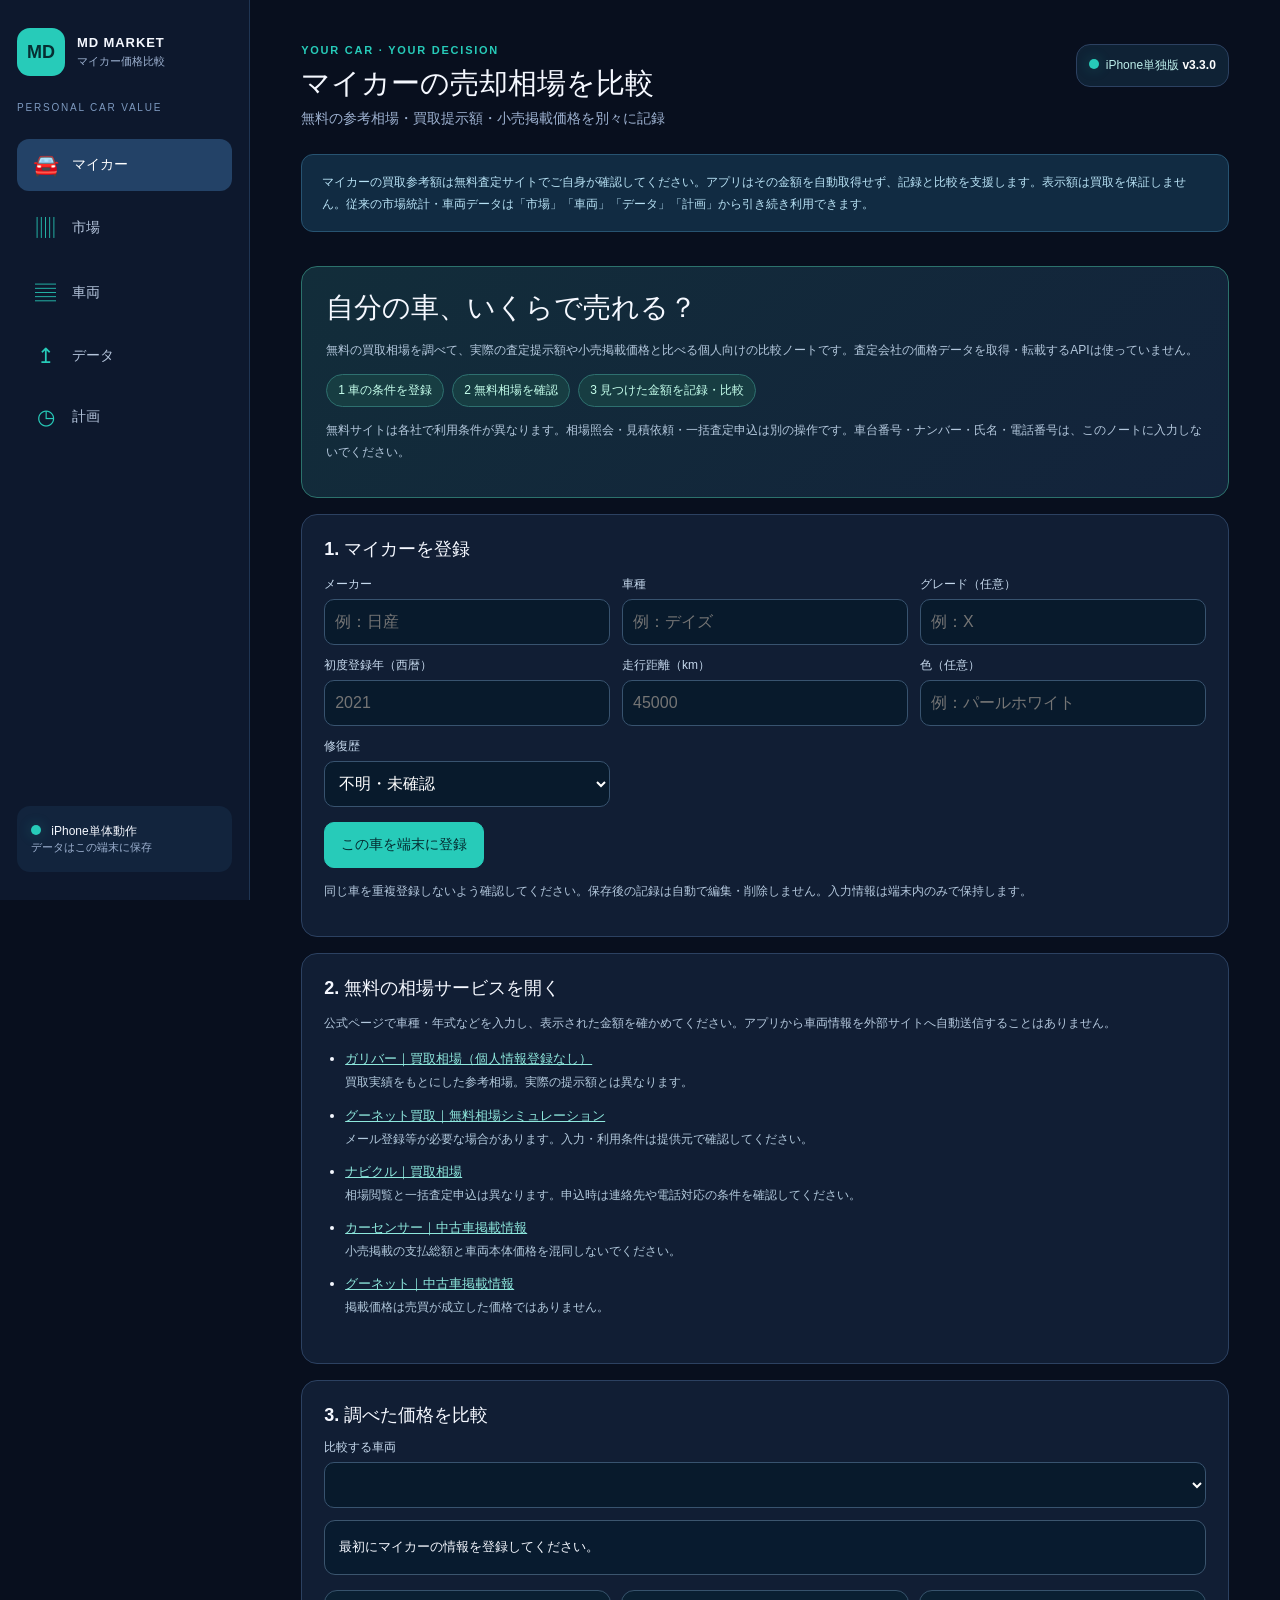
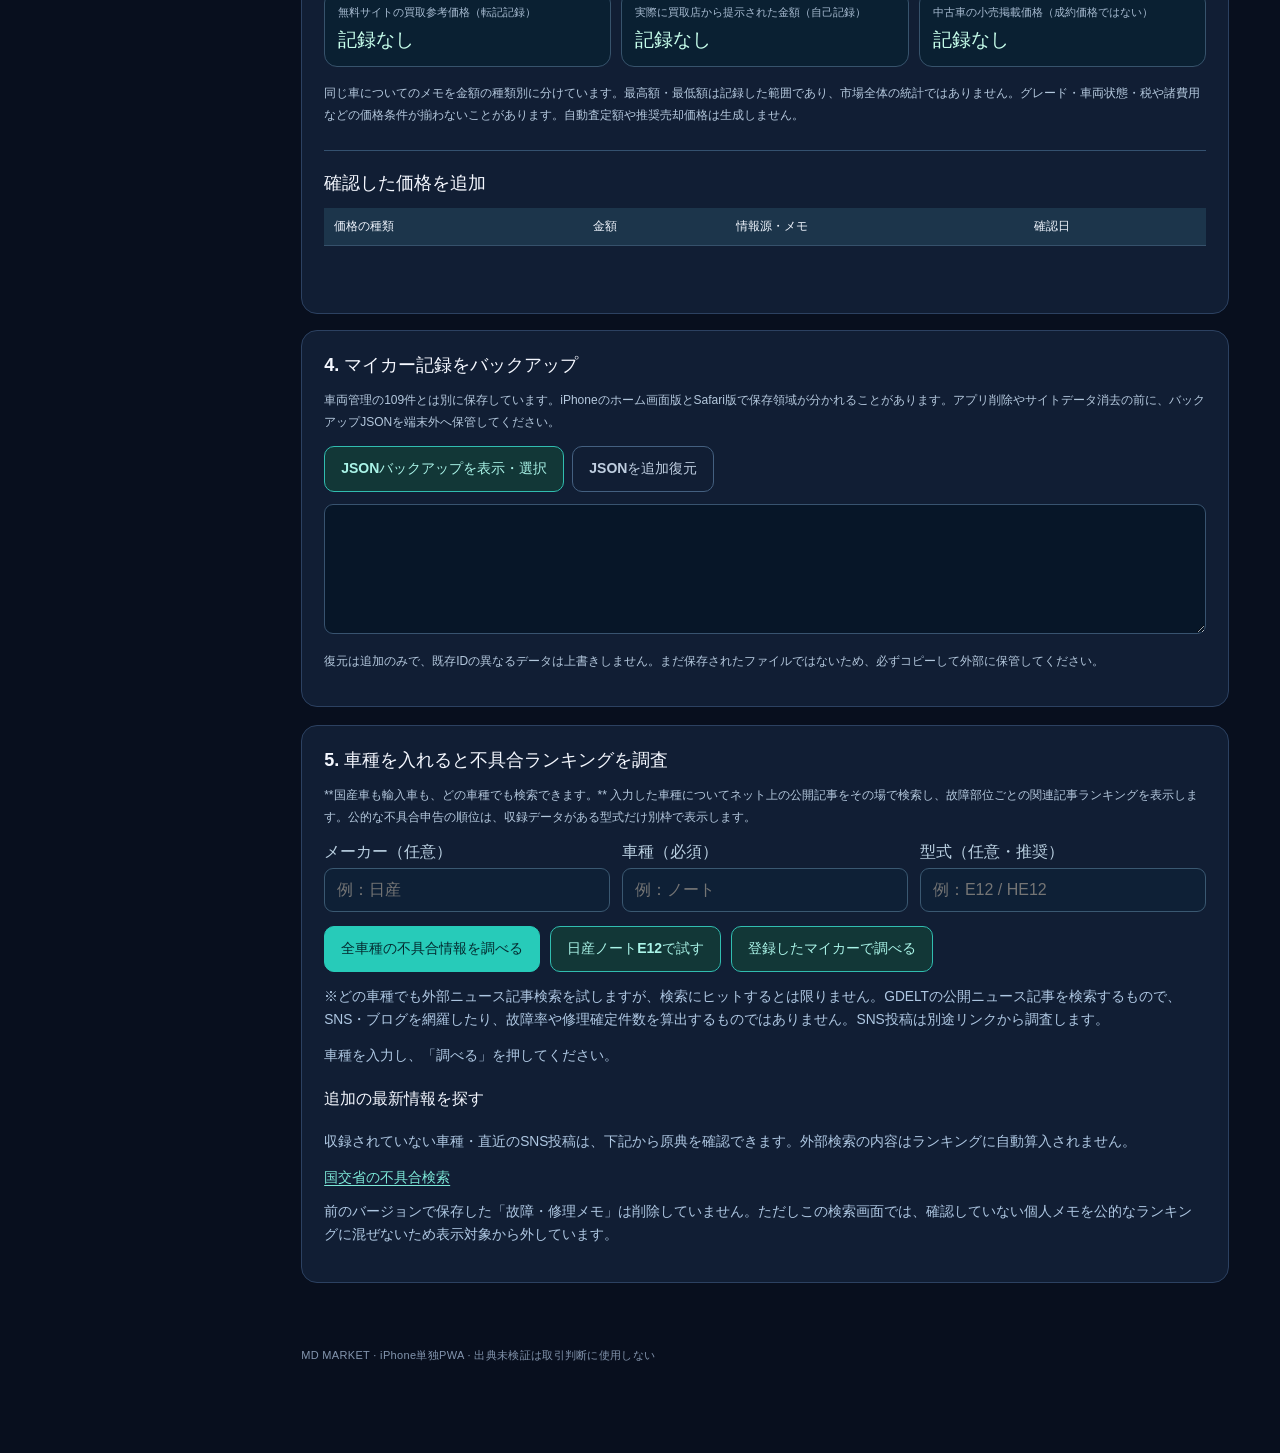
==== commit 42ca04d8: "ui: add source freshness dashboard to market screen" ====
--- a/index.html
+++ b/index.html
@@ -12,6 +12,7 @@
   <link rel="apple-touch-icon" href="./icons/icon-192.png">
   <link rel="manifest" href="./manifest.webmanifest">
   <link rel="stylesheet" href="./style.css?v=1.2">
+  <link rel="stylesheet" href="./data-refresh.css?v=1.0.0">
   <link rel="stylesheet" href="./model-sales.css?v=1.4">
   <link rel="stylesheet" href="./valuation.css?v=1.5">
   <link rel="stylesheet" href="./md-risk.css?v=2.2.0">
@@ -29,6 +30,7 @@
   <link rel="stylesheet" href="./registered-history.css?v=1.9">
   <link rel="stylesheet" href="./history-fold.css?v=3.4.0">
   <link rel="stylesheet" href="./inventory-observations.css?v=2.1.0">
+  <link rel="stylesheet" href="./resale-research.css?v=1.0.0">
   <link rel="stylesheet" href="./md-evidence.css?v=2.1.0">
   <link rel="stylesheet" href="./model-price-report.css?v=2.3.0">
   <link rel="stylesheet" href="./observation-watch.css?v=2.4.0">
@@ -60,7 +62,7 @@
     <main>
       <header class="topbar">
         <div><div class="eyebrow">YOUR CAR · YOUR DECISION</div><h1 id="page-title">マイカーの売却相場を比較</h1><p id="page-subtitle">無料査定サイトを確認し、価格を自分の端末に整理</p></div>
-        <div class="status"><span class="live-dot"></span><span>iPhone単独版 <b>v3.2.0</b></span></div>
+        <div class="status"><span class="live-dot"></span><span>iPhone単独版 <b>v3.3.0</b></span></div>
       </header>
       <div class="notice" role="note">マイカーの買取参考額は無料査定サイトでご自身が確認してください。アプリはその金額を自動取得せず、記録と比較を支援します。表示額は買取を保証しません。従来の市場統計・車両データは「市場」「車両」「データ」「計画」から引き続き利用できます。</div>
       <section class="screen" id="mycar">
@@ -160,6 +162,15 @@
         </div>
       </section>
       <section class="screen" id="overview">
+        <article class="panel public-refresh-panel" id="public-refresh" aria-label="公開データの自動更新状況">
+          <div class="public-refresh-head">
+            <div><h2>公開データの自動更新状況</h2><p>公式データを定期確認し、更新遅れ・取得失敗・未設定を分けて表示します。</p></div>
+            <button class="button secondary" type="button" id="public-refresh-check">公開データを再確認</button>
+          </div>
+          <p id="public-refresh-summary" class="public-refresh-summary" aria-live="polite">更新状況を確認しています…</p>
+          <div id="public-refresh-list" class="public-refresh-list" role="list"></div>
+          <p class="public-refresh-limits">公式統計は元サイトの公表後に反映されます。「再確認」はサーバーに保存済みの公開データを再読み込みする操作です。個別落札価格、許可のない掲載サイトの情報、端末内の車両記録・手入力データは自動取得・変更しません。</p>
+        </article>
         <div class="section-heading"><h2>市場サマリー</h2><span>端末内の保存データ</span></div>
         <div class="stat-grid">
           <div class="stat"><small>登録レコード</small><strong id="count-all">0</strong><span>件</span></div>
@@ -170,6 +181,66 @@
         <p class="coverage" id="coverage"></p>
         <div class="audit-overview" id="audit-overview" aria-live="polite">個別価格の出典照合状況を確認中…</div>
         <p><button class="button secondary" type="button" id="md-evidence-jump">MD仕入れ判断の根拠を確認する</button></p>
+
+        <details class="panel resale-panel history-fold" id="resale-panel">
+          <summary class="history-fold-summary"><span class="history-fold-title"><strong>リセバ総研｜年式別・週次の公開相場ノート</strong><small>公式ページを参照 → 数値を手動記録 → 同条件の過去記録と比較</small></span></summary>
+          <div class="history-fold-body">
+            <h2>リセバ総研の公開情報を活用</h2>
+            <p class="resale-help">出典はIDOM運営の「リセールバリュー総合研究所」。年式別の平均売却予想額・平均走行距離、週次の平均売却予想額・査定件数を、本人が原典を確認して端末に記録します。<strong>これは実際の買取価格・USS落札価格ではありません。</strong>サイトを自動収集せず、外部に数値を送信・公開しません。</p>
+            <div class="resale-links">
+              <a href="https://resalevalue.jp/" target="_blank" rel="noopener noreferrer">リセバ総研 公式トップ</a>
+              <a href="https://resalevalue.jp/article/alphard/" target="_blank" rel="noopener noreferrer">アルファード</a>
+              <a href="https://resalevalue.jp/article/harrier/" target="_blank" rel="noopener noreferrer">ハリアー</a>
+              <a href="https://resalevalue.jp/article/prado/" target="_blank" rel="noopener noreferrer">プラド</a>
+            </div>
+            <form id="resale-form">
+              <div class="resale-fields">
+                <label>公式記事の候補
+                  <select id="resale-quick">
+                    <option value="アルファード">アルファード</option>
+                    <option value="ハリアー">ハリアー</option>
+                    <option value="ランドクルーザープラド">ランドクルーザープラド</option>
+                    <option value="">その他（以下を入力）</option>
+                  </select>
+                </label>
+                <label>メーカー<input id="resale-make" maxlength="40" required value="トヨタ"></label>
+                <label>車種<input id="resale-model" maxlength="70" required value="アルファード"></label>
+                <label>動力方式
+                  <select id="resale-powertrain"><option value="gasoline">ガソリン</option><option value="hybrid">ハイブリッド</option><option value="diesel">ディーゼル</option><option value="electric">電気</option><option value="mixed">複数方式混合・指定なし</option><option value="other">その他</option></select>
+                </label>
+                <label>集計表の対象（型式・グレードなど）<input id="resale-segment" maxlength="100" required value="車種全体" placeholder="例：ZSU60W型／Z レザーパッケージ"></label>
+                <label>公開表の集計区分
+                  <select id="resale-metric"><option value="year_avg">年式別・平均売却予想額</option><option value="weekly_avg">週次・全体平均売却予想額</option></select>
+                </label>
+                <label>対象の年式（年式別のみ）<input id="resale-year" type="number" min="1980" max="2100" inputmode="numeric" placeholder="2022" required></label>
+                <label>集計終了日（週末／4週間の末日）<input id="resale-period" type="date" required></label>
+                <label>記事公開日（分かる場合）<input id="resale-published" type="date"></label>
+                <label>自分が原典を確認した日<input id="resale-observed" type="date" required></label>
+                <label>平均売却予想額（円）<input id="resale-price" type="number" inputmode="numeric" min="1" max="100000000" step="1" placeholder="3484090" required></label>
+                <label>平均走行距離（km・年式別のみ）<input id="resale-mileage" type="number" inputmode="numeric" min="0" max="2000000" step="1"></label>
+                <label>査定件数（該当週のみ）<input id="resale-sample" type="number" inputmode="numeric" min="1" max="1000000" step="1"></label>
+                <label>公式記事URL（必須）<input id="resale-source" type="url" required placeholder="https://resalevalue.jp/article/..."></label>
+                <label>照合メモ（任意）<input id="resale-memo" maxlength="200" placeholder="記事の対象表・型式など"></label>
+              </div>
+              <p class="resale-note">車種全体の査定件数を「年式別件数」として扱わないよう、年式別記録には査定件数を入力できません。週次記録には平均走行距離を入力できません。集計期間や年式、動力方式、型式・グレードなどの対象が異なる値は同じ系列として比較しません。</p>
+              <div class="resale-actions"><button type="submit" class="button secondary" id="resale-save">原典を確認して端末に記録</button></div>
+            </form>
+            <p id="resale-status" role="status" aria-live="polite"></p>
+            <h3>本人が保存した観測結果</h3>
+            <p class="resale-help" id="resale-count"></p>
+            <div id="resale-list" class="resale-list"></div>
+            <details>
+              <summary>バックアップ・復元（端末データ保護）</summary>
+              <p class="resale-note">JSONを表示した後、iPhoneの「ファイル」等に別途コピー・保存してください。復元は追加のみ。同一条件に違う値がある場合は上書きしません。Safari版とホーム画面版は別の保存領域になる場合があります。</p>
+              <textarea id="resale-backup" spellcheck="false" autocorrect="off" aria-label="リセバ総研メモのバックアップJSON"></textarea>
+              <div class="resale-actions">
+                <button type="button" class="button secondary" id="resale-backup-show">バックアップJSONを表示</button>
+                <button type="button" class="button ghost" id="resale-restore">JSONから追加復元</button>
+              </div>
+            </details>
+            <p class="resale-note">本機能は公開記事へのリンクと本人による手入力記録のみ。API・スクレイピング・第三者データの定期取得・GitHub公開JSONへの転載は行いません。再利用許諾が得られたら別途連携します。価格差はサンプル構成の影響を受け、個別車両の価格変動や将来の市場価格を直接示しません。</p>
+          </div>
+        </details>
         <details class="panel overseas-panel history-fold" id="overseas-panel">
           <summary class="history-fold-summary"><span class="history-fold-title"><strong>海外中古車需要・輸出動向</strong><small>月次輸出台数／国別需要／為替・輸入規制メモ</small></span></summary>
           <div class="history-fold-body">
@@ -1108,6 +1179,7 @@
   <script src="./fault-risk.js?v=2.6.0" defer></script>
   <script src="./fault-research.js?v=2.8.0" defer></script>
   <script src="./offline-data.js?v=2.0.3" defer></script>
+  <script src="./data-refresh.js?v=1.0.0" defer></script>
   <script src="./market-warning.js?v=2.9.0" defer></script>
   <script src="./uss.js?v=2.0.3" defer></script>
   <script src="./regional-jobs.js?v=3.0.0" defer></script>
@@ -1128,6 +1200,7 @@
   <script src="./kei-history.js?v=3.4.0" defer></script>
   <script src="./registered-history.js?v=3.4.0" defer></script>
   <script src="./inventory-observations.js?v=2.1.0" defer></script>
+  <script src="./resale-research.js?v=1.0.0" defer></script>
   <script src="./crossborder-signal.js?v=3.9.0" defer></script>
   <script src="./russia-yaris.js?v=4.0.0" defer></script>
   <script src="./global-export-model.js?v=4.3.0" defer></script>
--- a/data-refresh.css
+++ b/data-refresh.css
@@ -0,0 +1,20 @@
+.public-refresh-panel{margin:12px 0 25px;border-color:#2e5867;background:linear-gradient(135deg,#102c35,#111e34 65%)}
+.public-refresh-head{display:flex;justify-content:space-between;align-items:flex-start;gap:12px;flex-wrap:wrap}
+.public-refresh-head h2{font-size:20px;margin:0 0 5px}
+.public-refresh-head p{color:var(--muted);font-size:12px;line-height:1.7;margin:4px 0}
+.public-refresh-head .button{flex-shrink:0}
+.public-refresh-summary{color:#c9e5eb;line-height:1.75;font-size:13px;margin:14px 0}
+.public-refresh-list{display:grid;grid-template-columns:repeat(2,minmax(0,1fr));gap:10px}
+.public-refresh-item{background:#0b192c;border:1px solid #314561;border-radius:11px;padding:12px;min-width:0}
+.public-refresh-item-head{display:flex;justify-content:space-between;align-items:flex-start;gap:8px}
+.public-refresh-item-head strong{font-size:12px;line-height:1.5;overflow-wrap:anywhere}
+.public-refresh-state{border-radius:7px;padding:4px 7px;white-space:nowrap;font-weight:700;font-size:10px;flex-shrink:0}
+.public-refresh-state.healthy{background:#163d38;color:#99ecda}
+.public-refresh-state.warning{background:#443318;color:#ffe0a0}
+.public-refresh-state.error{background:#50252f;color:#ffc2c2}
+.public-refresh-state.manual{background:#273448;color:#c4d0e0}
+.public-refresh-meta,.public-refresh-note{font-size:11px;color:var(--muted);line-height:1.6;margin:8px 0 0;overflow-wrap:anywhere}
+.public-refresh-note{color:#e6bca1}
+.public-refresh-link{font-size:11px;color:#7de6dc;display:inline-block;margin-top:8px}
+.public-refresh-limits{font-size:11px;color:var(--muted);line-height:1.8;margin:12px 0 0}
+@media(max-width:760px){.public-refresh-list{grid-template-columns:1fr}.public-refresh-head .button{width:100%}}
--- a/resale-research.css
+++ b/resale-research.css
@@ -0,0 +1,18 @@
+.resale-panel{margin:20px 0 30px}
+.resale-help,.resale-note{font-size:12px;line-height:1.8;color:var(--muted)}
+.resale-links{display:flex;flex-wrap:wrap;gap:10px;margin:12px 0 16px}
+.resale-links a{font-size:13px;color:#8fe3dc}
+.resale-fields{display:grid;grid-template-columns:repeat(3,minmax(0,1fr));gap:10px;margin:14px 0}
+.resale-fields label{display:flex;flex-direction:column;gap:5px;font-size:12px;color:#c4d9ee}
+.resale-fields input,.resale-fields select{width:100%;min-width:0;min-height:44px;border:1px solid #345173;border-radius:9px;background:#0b182a;color:#fff;padding:9px 11px;font-size:16px}
+.resale-fields input:disabled{opacity:.45}
+.resale-actions{display:flex;flex-wrap:wrap;gap:9px;align-items:center;margin:12px 0}
+#resale-status{font-size:12px;min-height:20px;color:#eac68b;line-height:1.7}
+.resale-list{display:grid;gap:9px;margin:12px 0}
+.resale-item{border:1px solid #28435b;border-radius:9px;padding:12px;display:grid;gap:5px}
+.resale-item span{font-size:16px;color:#c6f6e9;font-weight:700}
+.resale-item small{font-size:12px;color:#a9c0db}
+.resale-item a{font-size:12px;color:#8fe3dc}
+#resale-backup{width:100%;min-height:145px;background:#091b2d;color:#fff;border:1px solid #345173;border-radius:9px;padding:10px;font:12px/1.5 ui-monospace,monospace}
+@media(max-width:760px){.resale-fields{grid-template-columns:repeat(2,minmax(0,1fr))}}
+@media(max-width:440px){.resale-fields{grid-template-columns:minmax(0,1fr)}}
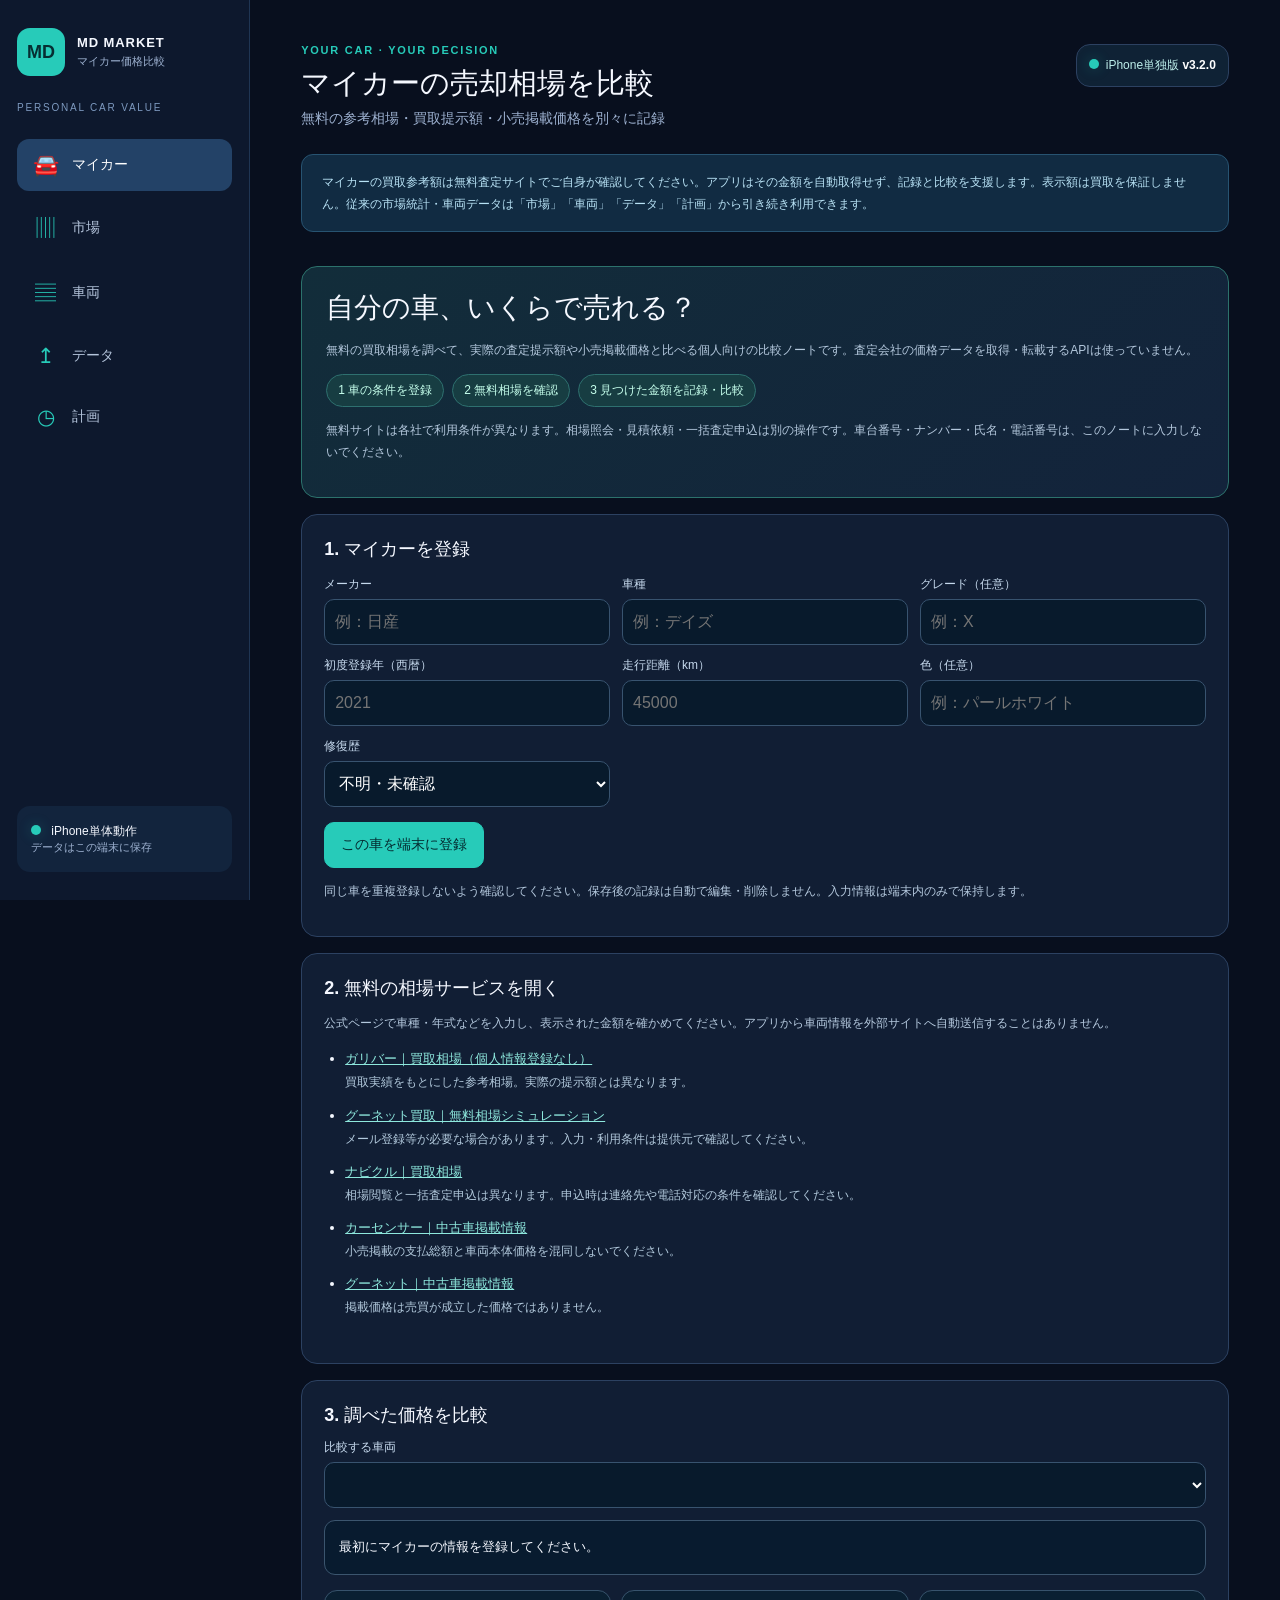
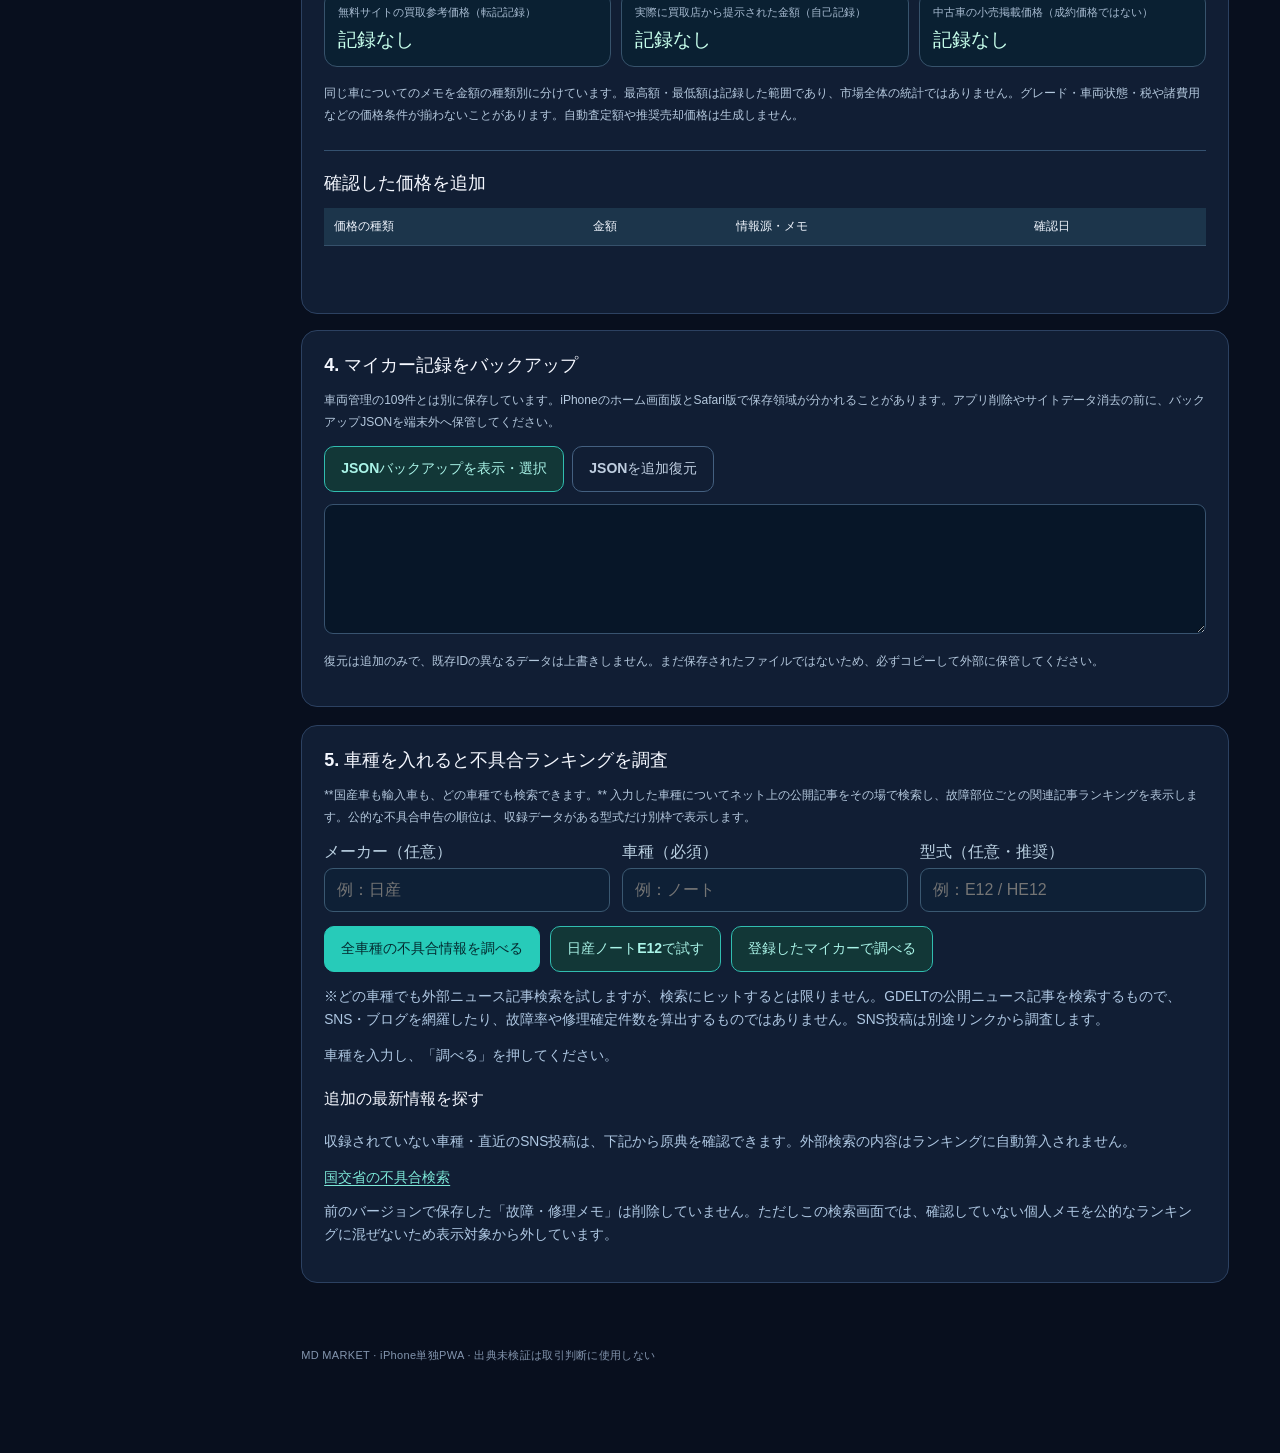
==== commit 7562d259: "compat: preserve tested PWA and UI version markers while shipping data status assets" ====
--- a/index.html
+++ b/index.html
@@ -62,7 +62,7 @@
     <main>
       <header class="topbar">
         <div><div class="eyebrow">YOUR CAR · YOUR DECISION</div><h1 id="page-title">マイカーの売却相場を比較</h1><p id="page-subtitle">無料査定サイトを確認し、価格を自分の端末に整理</p></div>
-        <div class="status"><span class="live-dot"></span><span>iPhone単独版 <b>v3.3.0</b></span></div>
+        <div class="status"><span class="live-dot"></span><span>iPhone単独版 <b>v3.2.0</b></span></div>
       </header>
       <div class="notice" role="note">マイカーの買取参考額は無料査定サイトでご自身が確認してください。アプリはその金額を自動取得せず、記録と比較を支援します。表示額は買取を保証しません。従来の市場統計・車両データは「市場」「車両」「データ」「計画」から引き続き利用できます。</div>
       <section class="screen" id="mycar">
